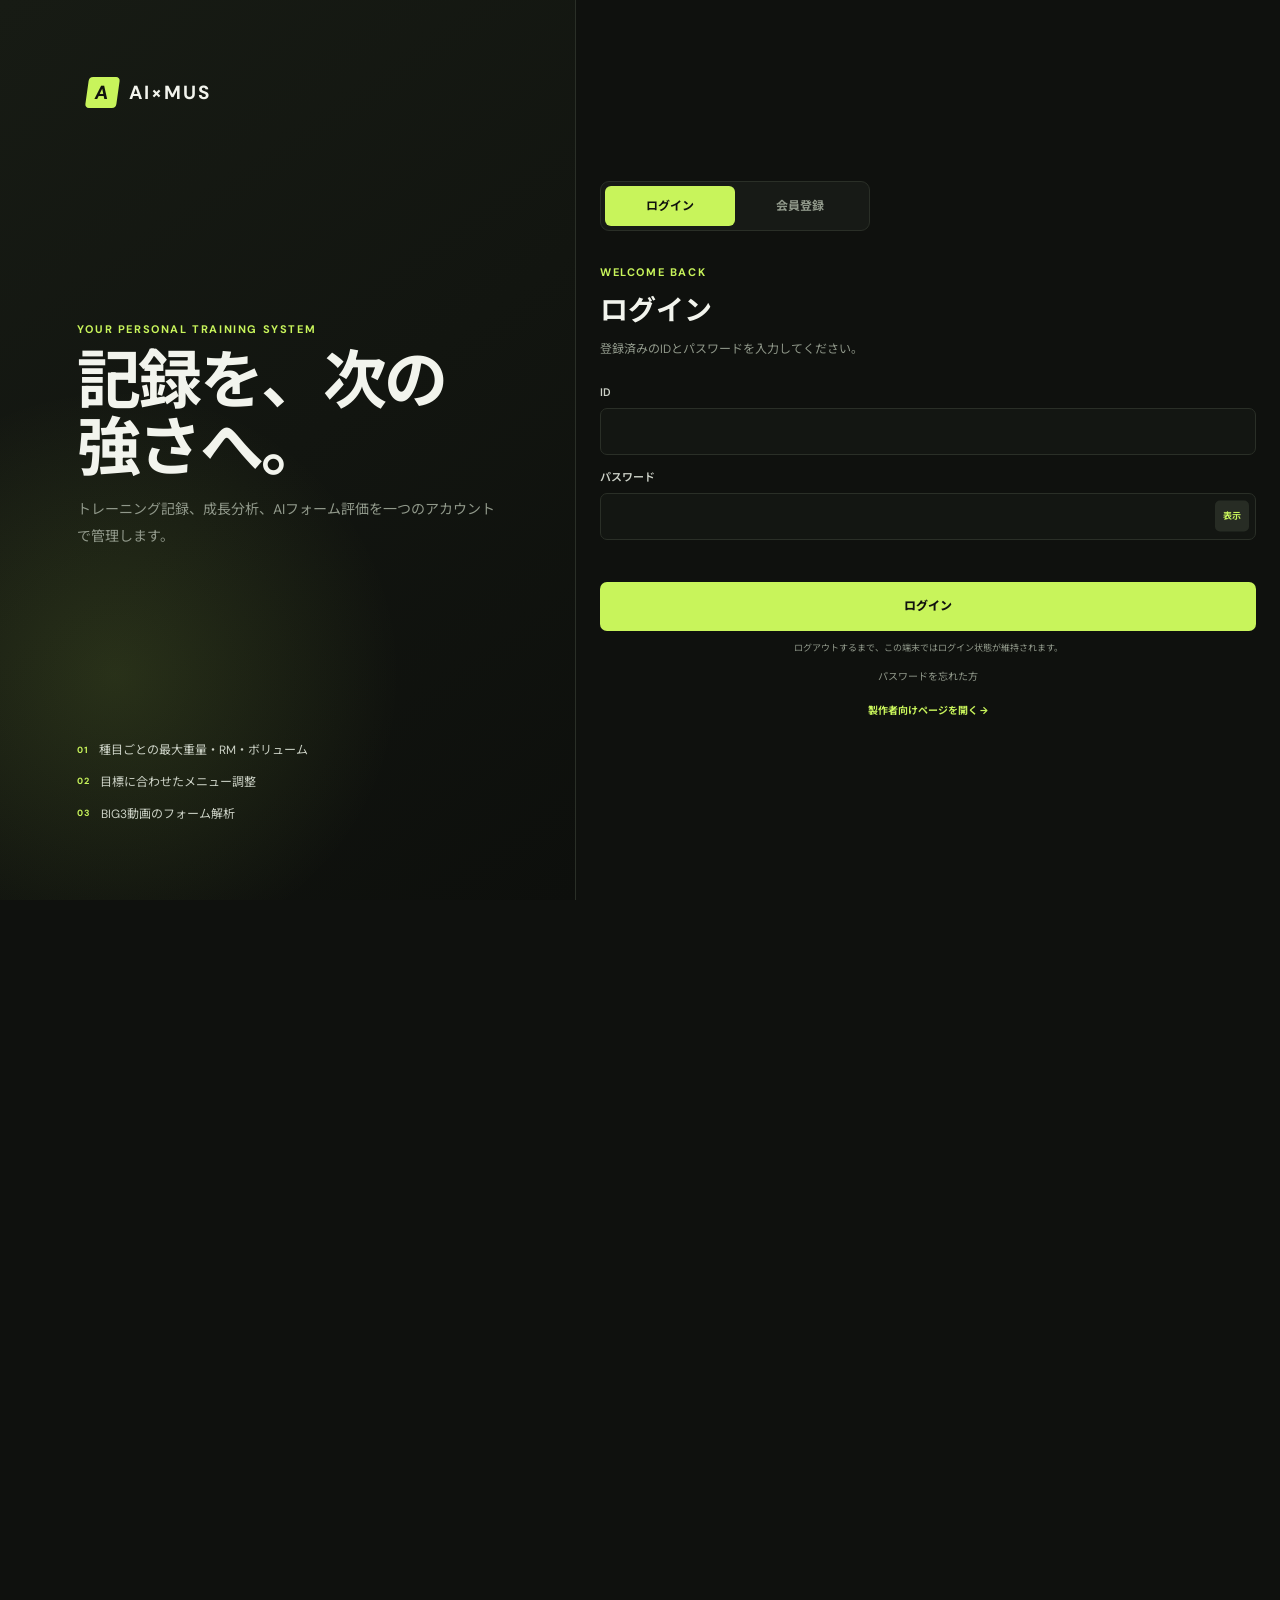
==== index.html @ 8075760a "Initial AI MUS training app" ====
<!doctype html>
<html lang="ja">
<head>
  <meta charset="UTF-8">
  <meta name="viewport" content="width=device-width, initial-scale=1.0">
  <meta name="theme-color" content="#11130f">
  <title>AI×MUS｜筋トレ管理×AIトレーナー</title>
  <link rel="preconnect" href="https://fonts.googleapis.com">
  <link rel="preconnect" href="https://fonts.gstatic.com" crossorigin>
  <link href="https://fonts.googleapis.com/css2?family=DM+Sans:wght@400;500;600;700&family=Noto+Sans+JP:wght@400;500;600;700&display=swap" rel="stylesheet">
  <link rel="stylesheet" href="styles.css?v=20260615-7">
</head>
<body class="auth-loading">
  <section class="auth-gate" id="authGate" aria-live="polite">
    <div class="auth-brand-panel">
      <a class="brand auth-brand" href="#" aria-label="AI×MUS"><span class="brand-mark">A</span><span>AI×MUS</span></a>
      <div>
        <p class="eyebrow">YOUR PERSONAL TRAINING SYSTEM</p>
        <h1>記録を、次の強さへ。</h1>
        <p>トレーニング記録、成長分析、AIフォーム評価を一つのアカウントで管理します。</p>
      </div>
      <div class="auth-feature-list">
        <span><b>01</b> 種目ごとの最大重量・RM・ボリューム</span>
        <span><b>02</b> 目標に合わせたメニュー調整</span>
        <span><b>03</b> BIG3動画のフォーム解析</span>
      </div>
    </div>
    <div class="auth-form-panel">
      <div class="auth-card">
        <div class="auth-tabs">
          <button class="active" type="button" data-auth-mode="login">ログイン</button>
          <button type="button" data-auth-mode="register">会員登録</button>
        </div>

        <form class="auth-form active" id="loginForm">
          <div class="auth-heading"><p class="eyebrow">WELCOME BACK</p><h2>ログイン</h2><p>登録済みのIDとパスワードを入力してください。</p></div>
          <label>ID<input name="login_id" type="text" autocomplete="username" minlength="3" maxlength="64" required></label>
          <label>パスワード<span class="password-field"><input name="password" type="password" autocomplete="current-password" minlength="8" maxlength="128" required><button type="button" data-toggle-password>表示</button></span></label>
          <p class="auth-error" id="loginError"></p>
          <button class="auth-submit" type="submit">ログイン</button>
          <small class="auth-session-note">ログアウトするまで、この端末ではログイン状態が維持されます。</small>
          <button class="forgot-password-button" type="button" id="openForgotPassword">パスワードを忘れた方</button>
          <a class="creator-entry-link" href="creator.html">製作者向けページを開く →</a>
        </form>

        <form class="auth-form" id="registerForm">
          <div class="registration-progress"><i class="active"></i><i></i><i></i><i></i></div>
          <section class="registration-step active" data-registration-step="1">
            <div class="auth-heading"><p class="eyebrow">STEP 1 / 4</p><h2>ID・パスワード設定</h2><p>ログインIDは自分で決められます。別途、変更できない会員番号も自動発行されます。</p></div>
            <div class="auth-field-grid">
              <label>ID<input name="login_id" type="text" autocomplete="username" minlength="3" maxlength="64" placeholder="3文字以上・空白不可" required></label>
              <label>メールアドレス<input name="email" type="email" autocomplete="email" placeholder="パスワード再設定に使用" required></label>
              <label>パスワード<span class="password-field"><input name="password" type="password" autocomplete="new-password" minlength="8" maxlength="128" placeholder="8文字以上" required><button type="button" data-toggle-password>表示</button></span></label>
              <label>パスワード確認<span class="password-field"><input name="password_confirm" type="password" autocomplete="new-password" minlength="8" maxlength="128" required><button type="button" data-toggle-password>表示</button></span></label>
            </div>
            <div class="registration-security-note"><strong>IDを忘れた場合</strong><p>メールアドレスで本人確認できる設計にします。自動発行される会員番号はユーザー管理用で、通常のログインには使いません。</p></div>
            <button class="auth-submit registration-next" type="button" data-next-registration="2">次へ</button>
          </section>
          <section class="registration-step" data-registration-step="2">
            <div class="onboarding-message"><span>OUR PHILOSOPHY</span><h2>記録は、身体を理解するための言葉。</h2><p>AI×MUSは、数字を競わせるだけのアプリではありません。日々の記録、身体の感覚、目標をつなぎ、あなた自身がトレーニングを判断できるようになることを目指します。</p><div><strong>記録する</strong><strong>理解する</strong><strong>改善する</strong></div></div>
            <button class="auth-submit registration-next" type="button" data-next-registration="3">理念を確認して次へ</button>
          </section>
          <section class="registration-step" data-registration-step="3">
            <div class="onboarding-message start"><span>READY?</span><h2>さあ、トレーニングを始めよう！</h2><p>最初から完璧な記録は必要ありません。今日の体重、今日の1セットから始めて、AIトレーナーと一緒に自分だけのデータを育てていきます。</p></div>
            <button class="auth-submit registration-next" type="button" data-next-registration="4">基本情報を設定する</button>
          </section>
          <section class="registration-step" data-registration-step="4">
            <div class="auth-heading"><p class="eyebrow">STEP 4 / 4</p><h2>体重・目標などの設定</h2><p>ここで入力した内容を、メニューとAIアドバイスの初期基準にします。</p></div>
            <div class="auth-field-grid">
              <label>ユーザーネーム<input name="username" type="text" autocomplete="nickname" maxlength="30" required></label>
              <label>生年月日<input name="birth_date" type="date" autocomplete="bday" required></label>
              <label>現在の体重<input name="weight_kg" type="number" min="20.1" max="400" step="0.1" required><span>kg</span></label>
              <label>目標体重（任意）<input name="target_weight_kg" type="number" min="20.1" max="400" step="0.1"><span>kg</span></label>
              <label>目的<select name="purpose"><option value="general">一般トレーニー</option><option value="bodybuilding">ボディビルダー・フィジーカー</option><option value="powerlifting">パワーリフター</option><option value="athlete">アスリート</option></select></label>
            </div>
            <label>具体的な目標（任意）<textarea name="goal_text" maxlength="300" placeholder="例：ベンチプレス150kg、体脂肪率を落とす、競技復帰"></textarea></label>
            <fieldset class="registration-big3">
              <legend>BIG3 最大重量</legend>
              <p>実測した1RMを入力してください。まだ記録がない種目は「記録なし」を選択できます。</p>
              <div class="registration-big3-grid">
                <label><strong>ベンチプレス</strong><span><input name="bench_max" type="number" min="1" max="1000" step="0.5" placeholder="kg"></span><em><input type="checkbox" data-big3-none="bench_max"> 記録なし</em></label>
                <label><strong>スクワット</strong><span><input name="squat_max" type="number" min="1" max="1000" step="0.5" placeholder="kg"></span><em><input type="checkbox" data-big3-none="squat_max"> 記録なし</em></label>
                <label><strong>デッドリフト</strong><span><input name="deadlift_max" type="number" min="1" max="1000" step="0.5" placeholder="kg"></span><em><input type="checkbox" data-big3-none="deadlift_max"> 記録なし</em></label>
              </div>
            </fieldset>
            <label class="auth-consent"><input name="notifications" type="checkbox" checked><span><strong>通知を許可する</strong><small>解析完了、メニュー変更、フォーム注意を通知します。</small></span></label>
            <button class="auth-submit" type="submit">設定を保存してホームへ</button>
          </section>
          <p class="auth-error" id="registerError"></p>
        </form>

        <form class="auth-form" id="forgotPasswordForm">
          <div class="auth-heading"><p class="eyebrow">PASSWORD RESET</p><h2>パスワードを再設定</h2><p>登録したメールアドレスへ、30分間有効な再設定リンクを送ります。</p></div>
          <label>メールアドレス<input name="email" type="email" autocomplete="email" required></label>
          <p class="auth-error" id="forgotPasswordMessage"></p>
          <button class="auth-submit" type="submit">再設定メールを送る</button>
          <button class="auth-back-button" type="button" data-auth-mode="login">ログインへ戻る</button>
        </form>

        <form class="auth-form" id="resetPasswordForm">
          <div class="auth-heading"><p class="eyebrow">NEW PASSWORD</p><h2>新しいパスワード</h2><p>8文字以上で設定してください。</p></div>
          <label>新しいパスワード<span class="password-field"><input name="password" type="password" minlength="8" maxlength="128" required><button type="button" data-toggle-password>表示</button></span></label>
          <label>パスワード確認<span class="password-field"><input name="password_confirm" type="password" minlength="8" maxlength="128" required><button type="button" data-toggle-password>表示</button></span></label>
          <p class="auth-error" id="resetPasswordMessage"></p>
          <button class="auth-submit" type="submit">パスワードを変更</button>
        </form>
      </div>
    </div>
  </section>

  <div class="app-shell">
    <aside class="sidebar">
      <a class="brand" href="#" aria-label="AI×MUS ホーム">
        <span class="brand-mark">A</span>
        <span>AI×MUS</span>
      </a>

      <nav class="nav" aria-label="メインナビゲーション">
        <button class="nav-item active" data-page="dashboard">
          <span class="nav-icon">⌂</span><span>ホーム</span>
        </button>
        <button class="nav-item" data-page="calendar">
          <span class="nav-icon">□</span><span>カレンダー</span>
        </button>
        <button class="nav-item" data-page="progress">
          <span class="nav-icon">⌁</span><span>成長グラフ</span>
        </button>
        <button class="nav-item" data-page="plan">
          <span class="nav-icon">▤</span><span>メニュー</span>
        </button>
        <button class="nav-item" data-page="recovery">
          <span class="nav-icon">♡</span><span>疲労・痛み</span>
        </button>
        <button class="nav-item" data-page="coach">
          <span class="nav-icon">✦</span><span>AIトレーナー</span>
        </button>
        <button class="nav-item" data-page="settings">
          <span class="nav-icon">⚙</span><span>設定</span>
        </button>
      </nav>

      <div class="sidebar-spacer"></div>

      <div class="goal-card">
        <div class="goal-card-label">CURRENT GOAL</div>
        <div class="goal-card-title">筋力アップ</div>
        <div class="goal-card-row">
          <span>ベンチプレス 100kg</span>
          <span>82%</span>
        </div>
        <div class="progress-track"><span style="width:82%"></span></div>
        <div class="goal-card-note">あと 17.5kg</div>
      </div>

      <button class="profile">
        <span class="avatar">YK</span>
        <span class="profile-copy"><strong>Yuta K.</strong><small>中級トレーニー</small></span>
        <span class="more">•••</span>
      </button>
    </aside>

    <main class="main">
      <header class="topbar">
        <button class="mobile-menu" aria-label="メニューを開く">☰</button>
        <div class="breadcrumb"><span>AI×MUS</span><b>/</b><strong>ダッシュボード</strong></div>
        <div class="top-actions">
          <button class="icon-button" aria-label="通知"><span>●</span>♢</button>
          <button class="primary-button" id="quickLogButton"><span>＋</span> 記録する</button>
        </div>
      </header>

      <div class="content page-view active dashboard-home" id="dashboardPage">
        <section class="welcome">
          <div>
            <p class="eyebrow">WEDNESDAY, JUNE 10</p>
            <h1>今日も積み上げよう、<span>Yuta。</span></h1>
            <p>前回より少し強く。今日のメニューを確認して始めましょう。</p>
          </div>
          <div class="readiness">
            <div class="readiness-ring"><span>84</span><small>GOOD</small></div>
            <div>
              <small>本日のコンディション</small>
              <strong>トレーニングに最適</strong>
              <p>睡眠と疲労度から算出</p>
            </div>
          </div>
        </section>
        <section class="new-user-start" id="newUserStart">
          <div><p class="eyebrow">DAY 1</p><h2>今日から記録を始めましょう</h2><p>まだトレーニング記録はありません。最初の記録を追加すると、カレンダー、成長グラフ、AIアドバイスがあなたのデータで更新されます。</p></div>
          <div class="new-user-actions"><button type="button" data-empty-action="record">最初のトレーニングを記録</button><button type="button" data-empty-action="plan">週間メニューを作る</button></div>
        </section>

        <section class="home-summary-board">
          <article class="home-month-card">
            <div class="home-month-heading">
              <div><small>MONTHLY TRAINING</small><strong>June <span>2026</span></strong></div>
              <button type="button" data-open-page="calendar">すべて見る →</button>
            </div>
            <div class="mini-calendar-week"><span>月</span><span>火</span><span>水</span><span>木</span><span>金</span><span>土</span><span>日</span></div>
            <div class="mini-month-grid">
              <i></i><i></i><i></i><i></i><i></i><i></i><b>1</b>
              <b class="trained">2</b><b>3</b><b class="trained">4</b><b>5</b><b class="trained">6</b><b>7</b><b>8</b>
              <b class="trained">9</b><b class="trained">10</b><b>11</b><b class="planned">12</b><b>13</b><b class="today">14</b><b>15</b>
              <b class="planned">16</b><b>17</b><b class="planned">18</b><b>19</b><b>20</b><b class="planned">21</b><b>22</b>
              <b>23</b><b class="planned">24</b><b>25</b><b>26</b><b class="planned">27</b><b>28</b><b>29</b>
              <b>30</b>
            </div>
            <div class="month-total"><div><strong>9</strong><span>今月の実施日</span></div><div><strong>10.4h</strong><span>合計時間</span></div><div><strong>52.4t</strong><span>総負荷量</span></div></div>
          </article>
          <article class="home-volume-card">
            <div><small>WEEKLY LOAD / 5 WEEKS</small><strong>18,420 <span>kg</span></strong><p>先週比 <b>+2.8%</b></p></div>
            <div class="home-load-bars"><i style="height:54%"></i><i style="height:65%"></i><i style="height:61%"></i><i style="height:78%"></i><i class="active" style="height:88%"></i></div>
            <div class="home-load-labels"><span>5週前</span><span>4週前</span><span>3週前</span><span>先週</span><span>今週</span></div>
          </article>
        </section>

        <section class="home-quick-actions">
          <button type="button" id="homeQuickLog"><span>＋</span><strong>本日のトレーニングを記録</strong></button>
          <button type="button" id="homeRmShortcut"><span>RM</span><strong>RM計算機</strong></button>
        </section>

        <section class="stats-grid">
          <article class="stat-card">
            <div class="stat-top"><span class="stat-icon lime">↗</span><small>今週のトレーニング</small></div>
            <div class="stat-value">3<span>/ 4 回</span></div>
            <div class="mini-bars" aria-label="今週のトレーニング実績">
              <i class="done"></i><i class="done"></i><i class="done"></i><i></i>
            </div>
          </article>
          <article class="stat-card">
            <div class="stat-top"><span class="stat-icon purple">⌁</span><small>週間ボリューム</small></div>
            <div class="stat-value">18,420<span>kg</span></div>
            <div class="trend positive">↗ 8.4% <span>先週比</span></div>
          </article>
          <article class="stat-card">
            <div class="stat-top"><span class="stat-icon orange">◇</span><small>現在の体重</small></div>
            <div class="stat-value" id="currentWeight">74.2<span>kg</span></div>
            <div class="trend negative">↘ 0.4kg <span>30日間</span></div>
          </article>
          <article class="stat-card">
            <div class="stat-top"><span class="stat-icon blue">★</span><small>連続記録</small></div>
            <div class="stat-value">12<span>日</span></div>
            <div class="trend neutral">自己ベストまであと 4日</div>
          </article>
        </section>

        <section class="dashboard-grid">
          <article class="panel workout-panel">
            <div class="panel-header">
              <div>
                <p class="eyebrow">TODAY'S WORKOUT</p>
                <h2 id="homeWorkoutTitle">Upper A <span>・胸 / 肩 / 三頭</span></h2>
              </div>
              <div class="duration" id="homeWorkoutDuration"><span>◷</span> 約 65分</div>
            </div>

            <div class="exercise-list" id="homeExerciseList">
              <div class="exercise-row">
                <div class="exercise-number">01</div>
                <div class="exercise-name"><strong>ベンチプレス</strong><span>メイン種目</span></div>
                <div class="exercise-target"><small>セット</small><strong>4</strong></div>
                <div class="exercise-target"><small>回数</small><strong>5</strong></div>
                <div class="exercise-target"><small>目標重量</small><strong>82.5 <em>kg</em></strong></div>
                <span class="exercise-status">PR候補</span>
              </div>
              <div class="exercise-row">
                <div class="exercise-number">02</div>
                <div class="exercise-name"><strong>インクラインDBプレス</strong><span>上部胸筋</span></div>
                <div class="exercise-target"><small>セット</small><strong>3</strong></div>
                <div class="exercise-target"><small>回数</small><strong>8–10</strong></div>
                <div class="exercise-target"><small>目標重量</small><strong>26 <em>kg</em></strong></div>
                <span class="exercise-status muted">維持</span>
              </div>
              <div class="exercise-row">
                <div class="exercise-number">03</div>
                <div class="exercise-name"><strong>ショルダープレス</strong><span>三角筋前部</span></div>
                <div class="exercise-target"><small>セット</small><strong>3</strong></div>
                <div class="exercise-target"><small>回数</small><strong>8</strong></div>
                <div class="exercise-target"><small>目標重量</small><strong>40 <em>kg</em></strong></div>
                <span class="exercise-status muted">+2.5kg</span>
              </div>
              <div class="exercise-row exercise-more">
                <span>＋ 3 種目</span>
                <small>サイドレイズ、プレスダウン、フェイスプル</small>
              </div>
            </div>

            <button class="start-button" id="startWorkoutButton">
              <span class="play">▶</span>
              <span><strong>トレーニングを開始</strong><small>セットごとに記録できます</small></span>
              <span class="arrow">→</span>
            </button>
          </article>

          <aside class="right-column">
            <article class="panel ai-card">
              <div class="ai-heading">
                <span class="ai-mark">✦</span>
                <div><small>AI×MUS AI</small><strong>今日の調整提案</strong></div>
                <span class="live-dot">LIVE</span>
              </div>
              <p>直近3回の記録と本日のコンディションから、ベンチプレスの負荷を調整しました。</p>
              <div class="adjustment">
                <div><small>前回</small><strong>80.0 <span>kg</span></strong></div>
                <span class="adjust-arrow">→</span>
                <div><small>今日の提案</small><strong class="lime-text">82.5 <span>kg</span></strong></div>
              </div>
              <div class="reason"><span>✦</span><p><strong>調整の理由</strong>全セットをRPE 7.5で完遂。回復状態も良好なため、2.5kgの漸進を提案します。</p></div>
              <div class="ai-actions">
                <button class="accept-button" id="acceptButton">提案を採用</button>
                <button class="secondary-button" id="adjustButton">調整する</button>
              </div>
            </article>

            <article class="panel next-card">
              <div class="panel-header compact">
                <div><p class="eyebrow">NEXT UP</p><h3>今週の予定</h3></div>
                <button>すべて見る →</button>
              </div>
              <div class="schedule-row"><span class="date-box"><b>12</b><small>FRI</small></span><div><strong>Lower A</strong><small>脚 / 臀部・約70分</small></div><span>→</span></div>
              <div class="schedule-row"><span class="date-box"><b>14</b><small>SUN</small></span><div><strong>Upper B</strong><small>背中 / 二頭・約60分</small></div><span>→</span></div>
            </article>
          </aside>
        </section>

        <section class="panel recent-workout-panel">
          <div class="panel-header compact">
            <div><p class="eyebrow">LATEST RECORD</p><h3>前回のトレーニング記録</h3></div>
            <button class="text-link" data-open-page="calendar">履歴を見る →</button>
          </div>
          <div class="recent-record-summary">
            <div class="recent-date"><strong>10</strong><span>JUN</span></div>
            <div class="recent-session"><strong>Lower A・脚 / 尻</strong><span>68分・5種目・総ボリューム 6,840kg</span></div>
            <div class="recent-score"><small>平均RPE</small><strong>7.8</strong></div>
          </div>
          <div class="recent-exercises">
            <div><strong>スクワット</strong><span>110kg × 5回 × 4セット</span><b>推定1RM 128.3kg</b></div>
            <div><strong>ルーマニアンデッドリフト</strong><span>80kg × 8回 × 3セット</span><b>RPE 8</b></div>
            <div><strong>ブルガリアンスクワット</strong><span>24kg × 10回 × 3セット</span><b>RPE 8.5</b></div>
          </div>
        </section>

        <section class="home-tools-grid">
          <article class="panel rm-calculator">
            <div class="panel-header compact">
              <div><p class="eyebrow">1RM CALCULATOR</p><h3>RM計算機</h3></div>
              <span class="updated">Epley式</span>
            </div>
            <p class="tool-description">重量と反復回数から推定1RMを計算します。</p>
            <div class="rm-inputs">
              <label>使用重量<span><input id="rmWeightInput" type="number" value="80" min="0" step="0.5"><b>kg</b></span></label>
              <label>反復回数<span><input id="rmRepsInput" type="number" value="5" min="1" max="30"><b>回</b></span></label>
            </div>
            <div class="rm-result"><div><small>推定1RM</small><strong id="rmResult">93.3 <span>kg</span></strong></div><div><small>80%重量</small><strong id="rmEightyResult">74.7 <span>kg</span></strong></div></div>
            <p class="rm-note">実際の最大挙上重量とは差が出る場合があります。</p>
          </article>

          <article class="panel weekly-volume-chart">
            <div class="panel-header compact">
              <div><p class="eyebrow">WEEKLY VOLUME</p><h3>5週間のトレーニングボリューム</h3></div>
              <strong class="volume-current">18,420 <span>kg</span></strong>
            </div>
            <div class="volume-bars">
              <div><span style="height:62%"></span><b>14,260</b><small>5週前</small></div>
              <div><span style="height:71%"></span><b>16,180</b><small>4週前</small></div>
              <div><span style="height:68%"></span><b>15,540</b><small>3週前</small></div>
              <div><span style="height:82%"></span><b>17,920</b><small>先週</small></div>
              <div class="current"><span style="height:88%"></span><b>18,420</b><small>今週</small></div>
            </div>
          </article>
        </section>

        <section class="bottom-grid">
          <article class="panel chart-panel">
            <div class="panel-header compact">
              <div><p class="eyebrow">PROGRESS</p><h3>ベンチプレス 推定1RM</h3></div>
              <button class="period-select">過去3ヶ月⌄</button>
            </div>
            <div class="chart-summary"><strong>96.8 <span>kg</span></strong><span class="trend positive">↗ 6.8kg</span></div>
            <div class="chart" aria-label="ベンチプレス推定1RMの推移">
              <div class="grid-line"></div><div class="grid-line"></div><div class="grid-line"></div>
              <svg viewBox="0 0 600 130" preserveAspectRatio="none" role="img">
                <defs>
                  <linearGradient id="area" x1="0" y1="0" x2="0" y2="1">
                    <stop offset="0" stop-color="#c8f45b" stop-opacity=".25"/>
                    <stop offset="1" stop-color="#c8f45b" stop-opacity="0"/>
                  </linearGradient>
                </defs>
                <path class="chart-area" d="M0,112 C65,109 78,95 128,94 S205,77 250,80 S318,61 365,65 S430,46 475,49 S545,20 600,22 L600,130 L0,130Z"/>
                <path class="chart-line" d="M0,112 C65,109 78,95 128,94 S205,77 250,80 S318,61 365,65 S430,46 475,49 S545,20 600,22"/>
                <circle cx="600" cy="22" r="5"/>
              </svg>
              <div class="chart-labels"><span>3月</span><span>4月</span><span>5月</span><span>6月</span></div>
            </div>
          </article>

          <article class="panel recovery-panel">
            <div class="panel-header compact">
              <div><p class="eyebrow">RECOVERY</p><h3>部位別リカバリー</h3></div>
              <span class="updated">本日更新</span>
            </div>
            <div class="muscle-row"><div><strong>胸</strong><span>前回から 48時間</span></div><div class="recovery-bar"><i style="width:92%"></i></div><b>92%</b></div>
            <div class="muscle-row"><div><strong>背中</strong><span>前回から 72時間</span></div><div class="recovery-bar"><i style="width:100%"></i></div><b>100%</b></div>
            <div class="muscle-row"><div><strong>脚</strong><span>前回から 24時間</span></div><div class="recovery-bar orange-bar"><i style="width:58%"></i></div><b>58%</b></div>
            <div class="muscle-row"><div><strong>肩</strong><span>前回から 48時間</span></div><div class="recovery-bar"><i style="width:86%"></i></div><b>86%</b></div>
          </article>
        </section>
      </div>

      <div class="content page-view" id="progressPage">
        <section class="progress-hero">
          <div>
            <p class="eyebrow">PERFORMANCE TRACKING</p>
            <h1>進捗</h1>
            <p>体重と種目別パフォーマンスの変化を確認できます。</p>
          </div>
          <label class="progress-exercise-select">表示する種目
            <select id="progressExerciseSelect">
              <option value="bench">ベンチプレス</option>
              <option value="squat">スクワット</option>
              <option value="deadlift">デッドリフト</option>
              <option value="shoulder">ショルダープレス</option>
            </select>
          </label>
        </section>

        <section class="progress-summary-grid">
          <article class="progress-metric panel">
            <span class="metric-icon orange">◇</span>
            <div><small>現在の体重</small><strong id="progressWeight">74.2 <em>kg</em></strong><p class="down">−0.4kg / 30日</p></div>
          </article>
          <article class="progress-metric panel">
            <span class="metric-icon lime">↑</span>
            <div><small>最大使用重量</small><strong id="maxWeightValue">90.0 <em>kg</em></strong><p id="maxWeightChange">+5.0kg / 3ヶ月</p></div>
          </article>
          <article class="progress-metric panel featured">
            <span class="metric-icon purple">1</span>
            <div><small>推定 1RM</small><strong id="oneRmValue">96.8 <em>kg</em></strong><p id="oneRmChange">自己ベスト更新中</p></div>
          </article>
          <article class="progress-metric panel">
            <span class="metric-icon blue">⌁</span>
            <div><small>期間ボリューム</small><strong id="volumeValue">24,680 <em>kg</em></strong><p id="volumeChange">+8.4% / 前期間比</p></div>
          </article>
        </section>

        <section class="progress-main-grid">
          <article class="panel performance-chart-panel">
            <div class="panel-header compact">
              <div><p class="eyebrow">EXERCISE PROGRESS</p><h3 id="progressChartTitle">ベンチプレスの推移</h3></div>
              <div class="chart-tabs">
                <button class="chart-tab active" data-metric="oneRm">1RM</button>
                <button class="chart-tab" data-metric="max">最大重量</button>
                <button class="chart-tab" data-metric="volume">ボリューム</button>
              </div>
            </div>
            <div class="large-chart-summary">
              <strong id="chartMainValue">96.8 <span>kg</span></strong>
              <span id="chartDelta">↗ 7.6%</span>
            </div>
            <div class="performance-chart">
              <div class="axis-labels"><span>100</span><span>95</span><span>90</span><span>85</span></div>
              <svg viewBox="0 0 700 220" preserveAspectRatio="none" aria-label="種目の進捗グラフ">
                <defs><linearGradient id="progressArea" x1="0" y1="0" x2="0" y2="1"><stop offset="0" stop-color="#c8f45b" stop-opacity=".28"/><stop offset="1" stop-color="#c8f45b" stop-opacity="0"/></linearGradient></defs>
                <g class="progress-grid-lines"><line x1="0" y1="25" x2="700" y2="25"/><line x1="0" y1="80" x2="700" y2="80"/><line x1="0" y1="135" x2="700" y2="135"/><line x1="0" y1="190" x2="700" y2="190"/></g>
                <path id="progressChartArea" class="progress-chart-area" d="M0,185 C90,178 105,160 175,158 S270,135 350,140 S450,105 525,112 S625,60 700,48 L700,220 L0,220Z"/>
                <path id="progressChartLine" class="progress-chart-line" d="M0,185 C90,178 105,160 175,158 S270,135 350,140 S450,105 525,112 S625,60 700,48"/>
                <circle id="progressChartPoint" cx="700" cy="48" r="6"/>
              </svg>
              <div class="progress-chart-labels"><span>3/10</span><span>3/31</span><span>4/21</span><span>5/12</span><span>6/2</span><span>6/10</span></div>
            </div>
          </article>

          <article class="panel goal-panel">
            <div class="goal-panel-heading"><span>★</span><div><p class="eyebrow">NEXT TARGET</p><h3>次の1RM目標</h3></div></div>
            <div class="current-max"><small>現在の推定1RM</small><strong id="goalCurrentOneRm">96.8 <span>kg</span></strong></div>
            <label>目標重量
              <div class="goal-input-wrap"><input id="goalWeightInput" type="number" value="100" min="1" step="0.5"><span>kg</span></div>
            </label>
            <div class="goal-difference"><span>目標まで</span><strong id="goalDifference">あと 3.2kg</strong></div>
            <div class="goal-progress-track"><i id="goalProgressBar" style="width:96.8%"></i></div>
            <div class="goal-progress-copy"><span>現在</span><b id="goalProgressPercent">96.8%</b><span>目標</span></div>
            <button class="goal-save-button" id="saveGoalButton">目標を設定</button>
            <p class="goal-note">現在の推移では約2〜4週間で到達見込みです。</p>
          </article>
        </section>

        <section class="panel weight-growth-panel">
          <div class="panel-header compact">
            <div><p class="eyebrow">BODY WEIGHT</p><h3>体重の推移</h3></div>
            <div class="weight-summary"><strong>74.2kg</strong><span>−0.4kg / 30日</span></div>
          </div>
          <div class="weight-line-chart">
            <svg viewBox="0 0 900 150" preserveAspectRatio="none" aria-label="体重の折れ線グラフ">
              <g><line x1="0" y1="25" x2="900" y2="25"/><line x1="0" y1="75" x2="900" y2="75"/><line x1="0" y1="125" x2="900" y2="125"/></g>
              <path d="M0,30 C100,34 135,46 220,43 S340,65 440,62 S560,83 660,78 S790,105 900,112"/>
              <circle cx="900" cy="112" r="5"/>
            </svg>
            <div><span>5/12</span><span>5/19</span><span>5/26</span><span>6/2</span><span>6/9</span></div>
          </div>
        </section>

        <section class="panel exercise-overview">
          <div class="panel-header compact">
            <div><p class="eyebrow">ALL EXERCISES</p><h3>種目別パフォーマンス</h3></div>
            <span class="updated">過去3ヶ月</span>
          </div>
          <div class="progress-table-wrap">
            <table class="progress-table">
              <thead><tr><th>種目</th><th>最大重量</th><th>推定1RM</th><th>ボリューム</th><th>変化</th><th>次の目標</th></tr></thead>
              <tbody id="progressTableBody"></tbody>
            </table>
          </div>
        </section>
      </div>

      <div class="content page-view" id="planPage">
        <section class="menu-hero">
          <div>
            <p class="eyebrow">PROGRAM BUILDER</p>
            <h1>トレーニングメニュー</h1>
            <p>自分で細かく組み立てるか、AIと一緒に週間プランを作成します。</p>
          </div>
          <button class="menu-save-button" id="saveWeeklyPlan">週間メニューを保存</button>
        </section>

        <section class="mode-selector">
          <button class="mode-card active" data-menu-mode="manual">
            <span class="mode-number">01</span>
            <span class="mode-icon">▦</span>
            <span class="mode-copy"><strong>自分で1から考える</strong><small>曜日ごとに種目・負荷・時間を自由に設定</small></span>
            <span class="mode-check">✓</span>
          </button>
          <button class="mode-card" data-menu-mode="ai">
            <span class="mode-number">02</span>
            <span class="mode-icon ai">✦</span>
            <span class="mode-copy"><strong>AIアシストで考える</strong><small>頻度と分割法から最適な週間プランを提案</small></span>
            <span class="mode-check">✓</span>
          </button>
        </section>

        <section class="menu-mode-panel active" id="manualMenuPanel">
          <div class="section-title-row">
            <div><p class="eyebrow">WEEKLY SCHEDULE</p><h2>1週間の予定表</h2><p>曜日を選択してトレーニング内容を追加してください。</p></div>
            <div class="week-summary"><span><b id="trainingDayCount">0</b>日</span><small>トレーニング予定</small></div>
          </div>

          <div class="week-tabs" id="weekTabs">
            <button class="week-tab active" data-day="mon"><small>MON</small><strong>月</strong><span>休養日</span></button>
            <button class="week-tab" data-day="tue"><small>TUE</small><strong>火</strong><span>休養日</span></button>
            <button class="week-tab" data-day="wed"><small>WED</small><strong>水</strong><span>休養日</span></button>
            <button class="week-tab" data-day="thu"><small>THU</small><strong>木</strong><span>休養日</span></button>
            <button class="week-tab" data-day="fri"><small>FRI</small><strong>金</strong><span>休養日</span></button>
            <button class="week-tab" data-day="sat"><small>SAT</small><strong>土</strong><span>休養日</span></button>
            <button class="week-tab" data-day="sun"><small>SUN</small><strong>日</strong><span>休養日</span></button>
          </div>

          <article class="panel day-editor">
            <div class="day-editor-header">
              <div><p class="eyebrow" id="editorDayEnglish">MONDAY</p><h3 id="editorDayTitle">月曜日のメニュー</h3></div>
              <label class="total-time-input">トータルトレーニング時間
                <span><input id="totalTrainingTime" type="number" min="0" step="5" value="0"><b>分</b></span>
              </label>
            </div>
            <div class="day-exercises" id="dayExercises">
              <div class="day-empty"><span>＋</span><strong>種目はまだありません</strong><small>下のボタンから最初の種目を追加してください</small></div>
            </div>
            <button class="add-day-exercise" id="addDayExercise" type="button">＋ 種目を追加</button>
          </article>
        </section>

        <section class="menu-mode-panel" id="aiMenuPanel">
          <article class="panel ai-wizard">
            <div class="ai-builder-heading"><span>✦</span><div><p class="eyebrow">AI×MUS AI PROGRAM</p><h2>あなた専用の週間プランを作成</h2><p>5つの質問から、現在の体重と記録に合わせたメニューを組み立てます。</p></div></div>
            <div class="wizard-progress">
              <div class="wizard-progress-line"><i id="wizardProgressLine"></i></div>
              <button class="wizard-dot active" data-wizard-nav="1"><span>1</span><small>頻度</small></button>
              <button class="wizard-dot" data-wizard-nav="2"><span>2</span><small>時間</small></button>
              <button class="wizard-dot" data-wizard-nav="3"><span>3</span><small>目的</small></button>
              <button class="wizard-dot" data-wizard-nav="4"><span>4</span><small>分割</small></button>
              <button class="wizard-dot" data-wizard-nav="5"><span>5</span><small>こだわり</small></button>
            </div>

            <div class="wizard-pages">
              <section class="wizard-page active" data-wizard-step="1">
                <div class="wizard-question"><span>STEP 01</span><h3>1週間に何回トレーニングしますか？</h3><p>無理なく継続できる頻度を選択してください。</p></div>
                <div class="choice-grid frequency-choice">
                  <button type="button" data-frequency="2"><strong>2</strong><span>回 / 週</span><small>ゆったり継続</small></button>
                  <button type="button" data-frequency="3" class="active"><strong>3</strong><span>回 / 週</span><small>バランス型</small></button>
                  <button type="button" data-frequency="4"><strong>4</strong><span>回 / 週</span><small>しっかり成長</small></button>
                  <button type="button" data-frequency="5"><strong>5</strong><span>回 / 週</span><small>高頻度</small></button>
                  <button type="button" data-frequency="6"><strong>6</strong><span>回 / 週</span><small>競技志向</small></button>
                </div>
              </section>

              <section class="wizard-page" data-wizard-step="2">
                <div class="wizard-question"><span>STEP 02</span><h3>1回あたり何分トレーニングできますか？</h3><p>ウォームアップとクールダウンを含む時間です。</p></div>
                <div class="choice-grid time-choice">
                  <button type="button" data-duration="30"><strong>30分</strong><small>短時間・高効率</small></button>
                  <button type="button" data-duration="45"><strong>45分</strong><small>コンパクト</small></button>
                  <button type="button" data-duration="60" class="active"><strong>60分</strong><small>標準</small></button>
                  <button type="button" data-duration="75"><strong>75分</strong><small>充実</small></button>
                  <button type="button" data-duration="90"><strong>90分</strong><small>じっくり</small></button>
                  <button type="button" data-duration="120"><strong>120分</strong><small>ロングセッション</small></button>
                </div>
              </section>

              <section class="wizard-page" data-wizard-step="3">
                <div class="wizard-question"><span>STEP 03</span><h3>主な目的を選択してください</h3><p>種目構成、回数帯、休憩時間の決定に反映します。</p></div>
                <div class="purpose-choice">
                  <button type="button" data-purpose="general" class="active"><span>HEALTH</span><strong>一般トレーニー</strong><small>健康維持・ダイエット・基礎体力</small></button>
                  <button type="button" data-purpose="bodybuilding"><span>PHYSIQUE</span><strong>ボディビルダー・フィジーカー</strong><small>筋肥大・プロポーション・弱点改善</small></button>
                  <button type="button" data-purpose="powerlifting"><span>STRENGTH</span><strong>パワーリフター</strong><small>SBDの最大筋力・試合パフォーマンス</small></button>
                  <button type="button" data-purpose="athlete"><span>SPORT</span><strong>アスリート</strong><small>競技力・パワー・動作能力</small></button>
                </div>
              </section>

              <section class="wizard-page" data-wizard-step="4">
                <div class="wizard-question"><span>STEP 04</span><h3>トレーニング分割を選択してください</h3><p>選択した頻度に合わせて曜日へ配置します。</p></div>
                <div class="split-options wizard-split-options">
                  <button type="button" data-split="full"><strong>全身法</strong><small>毎回、全身をバランス良く</small></button>
                  <button type="button" data-split="2" class="active"><strong>2分割</strong><small>上半身 / 下半身</small></button>
                  <button type="button" data-split="3"><strong>3分割</strong><small>押す / 引く / 脚</small></button>
                  <button type="button" data-split="5"><strong>5分割</strong><small>胸 / 背中 / 脚 / 肩 / 腕</small></button>
                </div>
              </section>

              <section class="wizard-page" data-wizard-step="5">
                <div class="wizard-question"><span>STEP 05</span><h3>メニューへのこだわりを教えてください</h3><p>好きな種目、避けたい動作、伸ばしたい部位などを自由に入力できます。</p></div>
                <label class="preference-field">こだわり・要望
                  <textarea id="aiPreference" placeholder="例：ベンチプレスを週2回入れたい。膝に不安があるので高重量スクワットは避けたい。肩幅を重点的に伸ばしたい。"></textarea>
                </label>
                <div class="profile-reference">
                  <span>参照する現在のデータ</span>
                  <div><strong id="aiCurrentWeight">74.2kg</strong><small>体重</small></div>
                  <div><strong>96.8kg</strong><small>ベンチ推定1RM</small></div>
                  <div><strong>136.5kg</strong><small>スクワット推定1RM</small></div>
                  <div><strong>169.2kg</strong><small>デッドリフト推定1RM</small></div>
                </div>
              </section>
            </div>

            <div class="wizard-actions">
              <button class="wizard-back" id="wizardBack" type="button">← 戻る</button>
              <button class="wizard-next" id="wizardNext" type="button">次へ →</button>
              <button class="generate-plan-button" id="generateAiPlan" type="button"><span>✦</span> AIメニューを作成</button>
            </div>
          </article>

          <section class="ai-result" id="aiPlanResult">
            <div class="ai-result-header">
              <div><p class="eyebrow">YOUR AI PROGRAM</p><h2>AIが作成した週間メニュー</h2><p id="aiResultSummary"></p></div>
              <button type="button" id="editAiConditions">条件を編集</button>
            </div>
            <div class="generated-week" id="generatedWeek"></div>
          </section>
        </section>
      </div>

      <div class="content page-view" id="calendarPage">
        <section class="subpage-hero">
          <div><p class="eyebrow">TRAINING HISTORY</p><h1>トレーニングカレンダー</h1><p>頻度を確認し、日付を押して実施内容を振り返れます。</p></div>
          <div class="month-switcher"><button type="button">←</button><strong>2026年 6月</strong><button type="button">→</button></div>
        </section>
        <section class="calendar-summary">
          <article><small>今月の頻度</small><strong>9<span>回</span></strong><p>目標 16回</p></article>
          <article><small>総トレーニング時間</small><strong>10.4<span>時間</span></strong><p>平均 69分 / 回</p></article>
          <article><small>総ボリューム</small><strong>52,480<span>kg</span></strong><p class="lime-text">先月比 +7.2%</p></article>
        </section>
        <section class="calendar-layout">
          <article class="panel calendar-card">
            <div class="calendar-weekdays"><span>月</span><span>火</span><span>水</span><span>木</span><span>金</span><span>土</span><span>日</span></div>
            <div class="calendar-grid" id="trainingCalendar">
              <button class="outside"><b>25</b></button><button class="outside"><b>26</b></button><button class="outside"><b>27</b></button><button class="outside"><b>28</b></button><button class="outside"><b>29</b></button><button class="outside"><b>30</b></button><button><b>1</b></button>
              <button class="trained" data-calendar-day="2"><b>2</b><span>Upper A</span></button><button><b>3</b></button><button class="trained" data-calendar-day="4"><b>4</b><span>Lower A</span></button><button><b>5</b></button><button class="trained" data-calendar-day="6"><b>6</b><span>Upper B</span></button><button><b>7</b></button><button><b>8</b></button>
              <button class="trained selected" data-calendar-day="9"><b>9</b><span>Lower B</span></button><button class="trained" data-calendar-day="10"><b>10</b><span>Lower A</span></button><button><b>11</b></button><button class="planned"><b>12</b><span>Upper A</span></button><button><b>13</b></button><button class="planned"><b>14</b><span>Upper B</span></button><button><b>15</b></button>
              <button class="planned"><b>16</b><span>Lower B</span></button><button><b>17</b></button><button class="planned"><b>18</b><span>Upper A</span></button><button><b>19</b></button><button><b>20</b></button><button class="planned"><b>21</b><span>Lower A</span></button><button><b>22</b></button>
              <button><b>23</b></button><button class="planned"><b>24</b><span>Upper B</span></button><button><b>25</b></button><button><b>26</b></button><button class="planned"><b>27</b><span>Lower B</span></button><button><b>28</b></button><button><b>29</b></button>
              <button><b>30</b></button><button class="outside"><b>1</b></button><button class="outside"><b>2</b></button><button class="outside"><b>3</b></button><button class="outside"><b>4</b></button><button class="outside"><b>5</b></button><button class="outside"><b>6</b></button>
            </div>
          </article>
          <aside class="panel calendar-detail" id="calendarDetail">
            <p class="eyebrow">JUNE 9</p><h2>Lower B</h2><p class="detail-meta">脚 / 尻・72分・平均RPE 8.1</p>
            <div class="history-exercise"><strong>スクワット</strong><span>107.5kg × 5 × 4</span><b>RPE 8</b></div>
            <div class="history-exercise"><strong>ヒップスラスト</strong><span>100kg × 8 × 3</span><b>RPE 8.5</b></div>
            <div class="history-exercise"><strong>レッグカール</strong><span>35kg × 12 × 3</span><b>RPE 8</b></div>
            <div class="history-note"><small>メモ</small><p>腰の張りはなし。スクワットの深さも安定。</p></div>
          </aside>
        </section>
      </div>

      <div class="content page-view" id="recoveryPage">
        <section class="subpage-hero"><div><p class="eyebrow">BODY STATUS</p><h1>疲労・痛み管理</h1><p>回復状態と痛みの推移を確認し、負荷調整に役立てます。</p></div><div class="status-pill good">回復状態 84 / 100</div></section>
        <section class="recovery-summary-grid">
          <article class="panel recovery-score-card"><div class="big-ring"><strong>84</strong><small>GOOD</small></div><div><small>総合回復スコア</small><h2>トレーニング可能</h2><p>睡眠7.5時間・疲労度2・痛み1箇所</p></div></article>
          <article class="panel fatigue-trend"><p class="eyebrow">FATIGUE TREND</p><h3>全身疲労度</h3><div class="fatigue-bars"><i style="height:35%"></i><i style="height:48%"></i><i style="height:30%"></i><i style="height:62%"></i><i style="height:45%"></i><i style="height:25%"></i><i class="today" style="height:38%"></i></div><div class="bar-labels"><span>金</span><span>土</span><span>日</span><span>月</span><span>火</span><span>水</span><span>木</span></div></article>
        </section>
        <section class="recovery-page-grid">
          <article class="panel body-status-card"><div class="panel-header compact"><div><p class="eyebrow">PAIN MAP</p><h3>現在の痛み・違和感</h3></div><button class="text-link" id="openPainLog">＋ 記録</button></div><div class="pain-status-list"><div><span class="pain-level mild"></span><strong>右肩</strong><p>プレス動作で軽い違和感</p><b>2 / 10</b></div><div><span class="pain-level clear"></span><strong>腰</strong><p>痛みなし</p><b>0 / 10</b></div><div><span class="pain-level clear"></span><strong>膝</strong><p>痛みなし</p><b>0 / 10</b></div></div></article>
          <article class="panel recovery-parts"><p class="eyebrow">MUSCLE RECOVERY</p><h3>部位別回復度</h3><div class="recovery-part"><span>胸</span><i><b style="width:92%"></b></i><strong>92%</strong></div><div class="recovery-part"><span>背中</span><i><b style="width:100%"></b></i><strong>100%</strong></div><div class="recovery-part warning"><span>脚</span><i><b style="width:58%"></b></i><strong>58%</strong></div><div class="recovery-part"><span>肩</span><i><b style="width:72%"></b></i><strong>72%</strong></div><div class="recovery-part"><span>腕</span><i><b style="width:88%"></b></i><strong>88%</strong></div></article>
        </section>
      </div>

      <div class="content page-view" id="coachPage">
        <section class="subpage-hero"><div><p class="eyebrow">AI×MUS AI COACH</p><h1>AIトレーナー</h1><p>トレーニング動画と日々の記録から、目的に合わせてフォームと負荷を分析します。</p></div><button class="coach-settings-link" data-open-page="settings">解析設定 ⚙</button></section>
        <section class="panel video-analysis-workspace">
          <div class="video-workspace-header">
            <div><p class="eyebrow">VIDEO FORM ANALYSIS</p><h2>フォーム分析</h2><p>解析する種目を選択し、動画を追加してください。</p></div>
            <div class="analysis-header-controls">
              <span class="backend-status checking" id="analysisBackendStatus">解析APIを確認中</span>
              <label class="analysis-profile-select">分析プロファイル
                <select id="analysisProfile">
                  <option value="general">一般トレーニー</option>
                  <option value="bodybuilding">ボディビルダー・フィジーカー</option>
                  <option value="powerlifting">パワーリフター</option>
                  <option value="athlete">アスリート</option>
                </select>
              </label>
            </div>
          </div>
          <div class="lift-selector" aria-label="解析する種目を選択">
            <button class="lift-choice active" data-video-folder="bench"><strong>ベンチプレス</strong><small><b id="benchVideoCount">0</b> 本の動画</small><span>選択中</span></button>
            <button class="lift-choice" data-video-folder="squat"><strong>スクワット</strong><small><b id="squatVideoCount">0</b> 本の動画</small><span>選択</span></button>
            <button class="lift-choice" data-video-folder="deadlift"><strong>デッドリフト</strong><small><b id="deadliftVideoCount">0</b> 本の動画</small><span>選択</span></button>
          </div>
          <div class="video-folder-content">
            <div class="video-dropzone">
              <input id="trainingVideoInput" type="file" accept="video/*" multiple>
              <label for="trainingVideoInput"><span>＋</span><strong id="videoDropTitle">ベンチプレス動画を追加</strong><small>MP4 / MOV / WebM・正面または斜め45度から撮影</small></label>
            </div>
            <div class="video-file-list" id="videoFileList"><div class="empty-video-folder">このフォルダにはまだ動画がありません</div></div>
          </div>
        </section>

        <section class="panel analysis-result-card" id="analysisResultCard">
          <div class="analysis-empty"><span>✦</span><h3>動画を選択して解析を開始</h3><p>フォーム、テンポ、可動域、重量コントロールを目的別に評価します。</p></div>
        </section>

        <section class="coach-grid">
          <article class="panel coach-main"><div class="coach-avatar">✦</div><p class="eyebrow">TODAY'S ADVICE</p><h2>今日は上半身を予定通り実施できます</h2><p>回復スコアは良好ですが、右肩に軽い違和感があります。ベンチプレス前の肩甲帯ウォームアップを丁寧に行い、痛みが3/10を超えたら重量を10%落としてください。</p><div class="coach-actions"><button data-open-page="dashboard">今日のメニューを見る</button><button data-open-page="recovery">身体状態を見る</button></div></article>
          <aside class="coach-insights"><article class="panel insight-card positive"><span>↗</span><div><small>成長</small><strong>ベンチプレスが順調</strong><p>推定1RMは3ヶ月で7.6%向上しています。</p></div></article><article class="panel insight-card warning"><span>!</span><div><small>注意</small><strong>脚の疲労が残っています</strong><p>次の脚トレーニングまで48時間空けましょう。</p></div></article><article class="panel insight-card"><span>◎</span><div><small>習慣</small><strong>週3回を安定して継続</strong><p>直近4週間の実施率は92%です。</p></div></article></aside>
        </section>
        <section class="panel weekly-coach"><div class="panel-header compact"><div><p class="eyebrow">WEEKLY REVIEW</p><h3>今週の改善ポイント</h3></div><span class="updated">AI分析</span></div><div class="coach-tips"><div><b>01</b><strong>睡眠を30分増やす</strong><p>平均睡眠時間を8時間に近づけると、回復スコアの改善が見込めます。</p></div><div><b>02</b><strong>脚のボリュームを維持</strong><p>今週は疲労が高いため、追加セットは不要です。</p></div><div><b>03</b><strong>肩のケアを優先</strong><p>プレス前にバンドプルアパートと外旋運動を追加してください。</p></div></div></section>
      </div>

      <div class="content page-view" id="settingsPage">
        <section class="subpage-hero"><div><p class="eyebrow">APP SETTINGS</p><h1>設定</h1><p>AI解析、メニュー反映、通知、参考ソースを管理します。</p></div><span class="settings-saved" id="settingsSaved">保存済み</span></section>
        <div class="settings-layout">
          <aside class="settings-nav">
            <button class="active" data-settings-target="profile">プロフィール</button>
            <button data-settings-target="exercises">トレーニング種目</button>
            <button data-settings-target="analysis">AI解析</button>
            <button data-settings-target="menuApply">メニュー反映</button>
            <button data-settings-target="notifications">通知</button>
            <button data-settings-target="sources">参考ソース</button>
          </aside>
          <section class="settings-content">
            <article class="panel settings-section active" data-settings-section="profile">
              <div class="settings-heading"><div><p class="eyebrow">PROFILE</p><h2>プロフィール</h2><p>ホームやAIアドバイスに使用する基本情報です。</p></div></div>
              <div class="profile-settings-grid">
                <label class="settings-field">ユーザーネーム<input id="settingsUsername" type="text" value="User" maxlength="30"></label>
                <label class="settings-field">生年月日<input id="settingsBirthday" type="date"></label>
              </div>
              <div class="settings-heading big3-settings-heading"><div><p class="eyebrow">STARTING STRENGTH</p><h2>BIG3の最大重量</h2><p>開始時点の実測1RMです。今後はトレーニング記録から自動更新されます。</p></div></div>
              <div class="big3-settings-grid">
                <label class="settings-field">ベンチプレス<input id="settingsBenchMax" type="number" min="1" step="0.5"><span>kg</span></label>
                <label class="settings-field">スクワット<input id="settingsSquatMax" type="number" min="1" step="0.5"><span>kg</span></label>
                <label class="settings-field">デッドリフト<input id="settingsDeadliftMax" type="number" min="1" step="0.5"><span>kg</span></label>
              </div>
              <button class="settings-save-button" id="saveProfileSettings" type="button">プロフィールを保存</button>
              <div class="settings-heading account-settings-heading"><div><p class="eyebrow">ACCOUNT SECURITY</p><h2>ID・パスワード</h2><p>パスワードの現在値は安全上表示できません。現在のパスワードで本人確認して変更します。</p></div></div>
              <div class="account-settings-grid">
                <section>
                  <label class="settings-field">現在のID<input id="settingsLoginId" type="text" maxlength="64"></label>
                  <label class="settings-field">確認用パスワード<span class="password-field"><input id="loginIdCurrentPassword" type="password" autocomplete="current-password"><button type="button" data-toggle-password>表示</button></span></label>
                  <button class="settings-save-button secondary" id="saveLoginId" type="button">IDを変更</button>
                </section>
                <section>
                  <label class="settings-field">現在のパスワード<span class="password-field"><input id="currentPassword" type="password" autocomplete="current-password"><button type="button" data-toggle-password>表示</button></span></label>
                  <label class="settings-field">新しいパスワード<span class="password-field"><input id="newPassword" type="password" minlength="8" autocomplete="new-password"><button type="button" data-toggle-password>表示</button></span></label>
                  <label class="settings-field">新しいパスワード確認<span class="password-field"><input id="newPasswordConfirm" type="password" minlength="8" autocomplete="new-password"><button type="button" data-toggle-password>表示</button></span></label>
                  <button class="settings-save-button secondary" id="savePassword" type="button">パスワードを変更</button>
                </section>
              </div>
              <button class="settings-logout-button" id="logoutButton" type="button">ログアウト</button>
            </article>

            <article class="panel settings-section" data-settings-section="exercises">
              <div class="settings-heading">
                <div>
                  <p class="eyebrow">EXERCISE LIBRARY</p>
                  <h2>トレーニング種目の編集</h2>
                  <p>種目名の変更や、別の部位への移動ができます。変更内容は記録画面の候補へ反映されます。</p>
                </div>
              </div>
              <div class="exercise-settings-toolbar">
                <label>表示する部位
                  <select id="exerciseSettingsFilter">
                    <option value="all">すべて</option>
                    <option value="胸">胸</option>
                    <option value="背中">背中</option>
                    <option value="脚">脚</option>
                    <option value="腕">腕</option>
                    <option value="肩">肩</option>
                    <option value="腹筋">腹筋</option>
                    <option value="尻">尻</option>
                    <option value="全身運動">全身運動</option>
                    <option value="有酸素運動">有酸素運動</option>
                  </select>
                </label>
                <span id="exerciseSettingsCount"></span>
              </div>
              <div class="exercise-settings-list" id="exerciseSettingsList"></div>
            </article>

            <article class="panel settings-section" data-settings-section="analysis">
              <div class="settings-heading"><div><p class="eyebrow">ANALYSIS PROFILE</p><h2>動画解析の目的</h2></div></div>
              <a class="chatgpt-project-source" href="https://chatgpt.com/g/g-p-6a1a91a3cfd08191bc1091980c9eafa9-hawarihuteinkuqiang-hua-hurokuramu/project" target="_blank" rel="noreferrer"><span>ChatGPT PROJECT</span><strong>パワーリフティング強化プログラム</strong><small>評価・アドバイス形式の参考プロジェクト ↗</small></a>
              <label class="settings-field">標準プロファイル<select id="defaultAnalysisProfile"><option value="general">一般トレーニー</option><option value="bodybuilding">ボディビルダー・フィジーカー</option><option value="powerlifting">パワーリフター</option><option value="athlete">アスリート</option></select></label>
              <div class="profile-description" id="profileDescription"></div>
              <div class="settings-row"><div><strong>過去の動画と比較する</strong><small>同じ種目の変化を時系列で評価</small></div><label class="switch"><input type="checkbox" id="compareVideos" checked><span></span></label></div>
              <div class="settings-row"><div><strong>痛みの記録を解析へ反映</strong><small>違和感のある部位を考慮して注意を表示</small></div><label class="switch"><input type="checkbox" id="usePainData" checked><span></span></label></div>
            </article>

            <article class="panel settings-section" data-settings-section="menuApply">
              <div class="settings-heading"><div><p class="eyebrow">PROGRAM SYNC</p><h2>メニューへの反映</h2></div></div>
              <div class="settings-row featured-setting"><div><strong>AI評価をトレーニングメニューへ自動反映</strong><small>ONにすると動画解析後の提案を確認なしで反映します</small></div><label class="switch"><input type="checkbox" id="autoApplyToggle"><span></span></label></div>
              <div class="apply-mode-options">
                <label><input type="radio" name="applyMode" value="auto"><span><strong>自動反映</strong><small>解析後、AI提案をメニューへすぐ反映</small></span></label>
                <label><input type="radio" name="applyMode" value="manual" checked><span><strong>手動反映</strong><small>内容を確認してからユーザーが決定</small></span></label>
              </div>
              <div class="settings-row"><div><strong>手動反映を有効にする</strong><small>OFFの場合、解析結果のみ保存します</small></div><label class="switch"><input type="checkbox" id="manualApplyEnabled" checked><span></span></label></div>
              <div class="settings-row"><div><strong>解析ごとに反映するか質問</strong><small>毎回、確認パネルを表示します</small></div><label class="switch"><input type="checkbox" id="askEveryAnalysis" checked><span></span></label></div>
            </article>

            <article class="panel settings-section" data-settings-section="notifications">
              <div class="settings-heading"><div><p class="eyebrow">NOTIFICATIONS</p><h2>通知</h2></div></div>
              <div class="settings-row featured-setting"><div><strong>通知を有効にする</strong><small>アプリからのすべての通知をON/OFF</small></div><label class="switch"><input type="checkbox" id="notificationMaster" checked><span></span></label></div>
              <div class="settings-row notification-child"><div><strong>動画解析の完了</strong><small>解析とアドバイスの準備ができた時</small></div><label class="switch"><input type="checkbox" id="notifyAnalysis" checked><span></span></label></div>
              <div class="settings-row notification-child"><div><strong>メニュー変更</strong><small>AIが重量・回数・種目を変更した時</small></div><label class="switch"><input type="checkbox" id="notifyMenu" checked><span></span></label></div>
              <div class="settings-row notification-child"><div><strong>フォーム注意</strong><small>痛みやリスクにつながる可能性を検出した時</small></div><label class="switch"><input type="checkbox" id="notifyForm" checked><span></span></label></div>
            </article>

            <article class="panel settings-section" data-settings-section="sources">
              <div class="settings-heading"><div><p class="eyebrow">REFERENCE SOURCES</p><h2>参考YouTubeチャンネル</h2><p>指定チャンネルを補助的な参考情報として使用します。医学的診断や競技の公式判定を代替しません。</p></div></div>
              <div class="source-group"><strong>一般トレーニー</strong><a href="https://www.youtube.com/results?search_query=おかずもちの筋肉生活+持田教利" target="_blank" rel="noreferrer">おかずもちの筋肉生活【持田教利】 ↗</a><a href="https://www.youtube.com/results?search_query=今古賀翔+トレーニング科学" target="_blank" rel="noreferrer">今古賀翔【トレーニング科学】 ↗</a></div>
              <div class="source-group"><strong>ボディビルダー・フィジーカー</strong><a href="https://www.youtube.com/results?search_query=新・バズーカ岡田チャンネル" target="_blank" rel="noreferrer">新・バズーカ岡田チャンネル ↗</a><a href="https://www.youtube.com/results?search_query=横川くんの筋肉チャンネル" target="_blank" rel="noreferrer">横川くんの筋肉チャンネル ↗</a><a href="https://www.youtube.com/results?search_query=テストステロン扇谷チャンネル" target="_blank" rel="noreferrer">テストステロン扇谷チャンネル ↗</a></div>
              <div class="source-group"><strong>パワーリフター</strong><a href="https://www.youtube.com/results?search_query=パワーチューブ+パワーリフティング" target="_blank" rel="noreferrer">パワーチューブ ↗</a><a href="https://www.youtube.com/results?search_query=ベンチプレス400キロ男+藤本竜希" target="_blank" rel="noreferrer">ベンチプレス400キロ男【藤本竜希】 ↗</a><a class="official-rule-source" href="https://www.powerlifting.sport/rules/codes/info/technical-rules" target="_blank" rel="noreferrer"><span>公式競技規則</span>IPF Technical Rule Book（2026年3月1日施行） ↗</a></div>
              <div class="source-group"><strong>アスリート</strong><a href="https://www.youtube.com/results?search_query=アスリートの為のトレーニング+栄養+ケガ+コンディショニング" target="_blank" rel="noreferrer">アスリートの為のトレーニング、栄養、ケガ、コンディショニング ↗</a><a href="https://www.youtube.com/results?search_query=栗原嵩+トレーニング" target="_blank" rel="noreferrer">栗原嵩 ↗</a></div>
            </article>
          </section>
        </div>
      </div>
    </main>
  </div>

  <nav class="mobile-bottom-nav" aria-label="モバイルナビゲーション">
    <button class="active" data-mobile-page="dashboard"><span>⌂</span><small>ホーム</small></button>
    <button data-mobile-page="calendar"><span>□</span><small>履歴</small></button>
    <button class="mobile-record-button" data-mobile-action="record"><span>＋</span><small>記録</small></button>
    <button data-mobile-page="coach"><span>✦</span><small>AI</small></button>
    <button data-mobile-page="settings"><span>⚙</span><small>設定</small></button>
  </nav>

  <dialog id="big3SetupDialog" class="big3-setup-dialog">
    <form method="dialog" id="big3SetupForm">
      <div class="dialog-header">
        <div><p class="eyebrow">INITIAL SETUP</p><h2>現在のBIG3を設定</h2></div>
      </div>
      <p class="big3-setup-description">トレーニング開始時点の実測1RMを入力してください。進捗の基準値として保存され、以後は記録から自動更新されます。</p>
      <div class="big3-setup-grid">
        <label><span>BENCH PRESS</span>ベンチプレス<input name="benchMax" type="number" min="1" step="0.5" value="90" required><b>kg</b></label>
        <label><span>SQUAT</span>スクワット<input name="squatMax" type="number" min="1" step="0.5" value="125" required><b>kg</b></label>
        <label><span>DEADLIFT</span>デッドリフト<input name="deadliftMax" type="number" min="1" step="0.5" value="155" required><b>kg</b></label>
      </div>
      <button class="start-button save-log" value="default">基準重量を保存して始める</button>
    </form>
  </dialog>

  <dialog id="logDialog">
    <form method="dialog" id="logForm">
      <div class="dialog-header">
        <div><p class="eyebrow">TRAINING LOG</p><h2>今日の記録</h2></div>
        <button class="close-button" type="button" aria-label="閉じる">×</button>
      </div>

      <section class="log-section">
        <div class="log-section-heading"><span>01</span><div><strong>コンディション</strong><small>体重・回復状態を記録</small></div></div>
        <div class="form-grid">
          <label>体重 <span>kg</span><input type="number" name="weight" value="74.2" step="0.1" min="30" max="250"></label>
          <label>睡眠時間 <span>時間</span><input type="number" name="sleep" value="7.5" step="0.5" min="0" max="24"></label>
        </div>
        <fieldset>
          <legend>疲労度</legend>
          <div class="rating-row">
            <input type="radio" name="fatigue" id="f1" value="1"><label for="f1">1<small>低い</small></label>
            <input type="radio" name="fatigue" id="f2" value="2" checked><label for="f2">2</label>
            <input type="radio" name="fatigue" id="f3" value="3"><label for="f3">3</label>
            <input type="radio" name="fatigue" id="f4" value="4"><label for="f4">4</label>
            <input type="radio" name="fatigue" id="f5" value="5"><label for="f5">5<small>高い</small></label>
          </div>
        </fieldset>
        <fieldset>
          <legend>痛みのある部位 <span class="optional">複数選択可</span></legend>
          <div class="pain-grid">
            <label><input type="checkbox" name="pain" value="首"><span>首</span></label>
            <label><input type="checkbox" name="pain" value="肩"><span>肩</span></label>
            <label><input type="checkbox" name="pain" value="肘"><span>肘</span></label>
            <label><input type="checkbox" name="pain" value="手首"><span>手首</span></label>
            <label><input type="checkbox" name="pain" value="背中"><span>背中</span></label>
            <label><input type="checkbox" name="pain" value="腰"><span>腰</span></label>
            <label><input type="checkbox" name="pain" value="股関節"><span>股関節</span></label>
            <label><input type="checkbox" name="pain" value="膝"><span>膝</span></label>
            <label><input type="checkbox" name="pain" value="足首"><span>足首</span></label>
            <label><input type="checkbox" name="pain" value="その他"><span>その他</span></label>
          </div>
          <input class="pain-detail" type="text" name="painDetail" placeholder="痛みの程度や動作をメモ（任意）">
        </fieldset>
      </section>

      <section class="log-section">
        <div class="log-section-heading"><span>02</span><div><strong>トレーニング内容</strong><small>部位と種目を選んでセットを記録</small></div></div>
        <fieldset>
          <legend>トレーニング部位 <span class="optional">複数選択可</span></legend>
          <div class="body-part-grid" id="bodyPartGrid">
            <button type="button" class="body-part active" data-part="胸">胸</button>
            <button type="button" class="body-part" data-part="背中">背中</button>
            <button type="button" class="body-part" data-part="脚">脚</button>
            <button type="button" class="body-part" data-part="腕">腕</button>
            <button type="button" class="body-part" data-part="肩">肩</button>
            <button type="button" class="body-part" data-part="腹筋">腹筋</button>
            <button type="button" class="body-part" data-part="尻">尻</button>
            <button type="button" class="body-part" data-part="全身運動">全身</button>
            <button type="button" class="body-part" data-part="有酸素運動">有酸素</button>
          </div>
        </fieldset>

        <div class="exercise-builder">
          <label class="select-label">種目
            <select id="exerciseSelect" aria-label="種目を選択"></select>
          </label>
          <button class="add-exercise-button" type="button" id="addExerciseButton">＋ 種目を追加</button>
        </div>
        <button class="show-custom-button" type="button" id="showCustomExercise">候補にない種目を登録</button>
        <div class="custom-exercise" id="customExercise">
          <label><span><b>1</b> 部位を選択</span>
            <select id="customExercisePart">
              <option value="胸">胸</option>
              <option value="背中">背中</option>
              <option value="脚">脚</option>
              <option value="腕">腕</option>
              <option value="肩">肩</option>
              <option value="腹筋">腹筋</option>
              <option value="尻">尻</option>
              <option value="全身運動">全身運動</option>
              <option value="有酸素運動">有酸素運動</option>
            </select>
          </label>
          <label><span><b>2</b> トレーニング名</span>
            <input type="text" id="customExerciseName" placeholder="例：ペンドレイロウ">
          </label>
          <button type="button" id="saveCustomExercise"><b>3</b> 種目に追加・保存</button>
        </div>
        <div class="exercise-records" id="exerciseRecords"></div>
      </section>

      <label class="full-label">全体メモ<textarea name="memo" placeholder="今日の感覚、フォーム、次回意識することなど"></textarea></label>
      <button class="start-button save-log" value="default">記録を保存</button>
    </form>
  </dialog>

  <div class="toast" id="toast" role="status"></div>
  <script src="app.js?v=20260615-7"></script>
</body>
</html>
---- styles.css ----
:root {
  --bg: #0f110e;
  --surface: #171a16;
  --surface-2: #1c201b;
  --surface-3: #232720;
  --line: #2a2f27;
  --text: #f2f4ed;
  --muted: #91998b;
  --lime: #c8f45b;
  --lime-dark: #98c82f;
  --purple: #a58af7;
  --orange: #f0a34b;
  --blue: #74b9ef;
}

* { box-sizing: border-box; }

body {
  margin: 0;
  background: var(--bg);
  color: var(--text);
  font-family: "DM Sans", "Noto Sans JP", sans-serif;
  -webkit-font-smoothing: antialiased;
}

body.auth-loading { overflow: hidden; }
body.auth-loading .app-shell,
body.auth-loading .mobile-bottom-nav { visibility: hidden; }
.auth-gate {
  position: fixed;
  inset: 0;
  z-index: 1000;
  display: grid;
  grid-template-columns: minmax(320px, .9fr) minmax(520px, 1.1fr);
  overflow: auto;
  background: var(--bg);
}
.auth-gate.hidden { display: none; }
.auth-brand-panel {
  min-height: 100vh;
  padding: clamp(32px, 6vw, 84px);
  display: flex;
  flex-direction: column;
  justify-content: space-between;
  gap: 50px;
  background:
    radial-gradient(circle at 20% 75%, rgba(200,244,91,.13), transparent 35%),
    linear-gradient(145deg, #171b14, #0d0f0c);
  border-right: 1px solid var(--line);
}
.auth-brand { padding: 0; width: fit-content; }
.auth-brand-panel h1 { max-width: 480px; margin: 12px 0; font-size: clamp(36px, 5vw, 70px); line-height: 1.04; letter-spacing: -.04em; }
.auth-brand-panel > div > p:last-child { max-width: 480px; color: var(--muted); font-size: 14px; line-height: 1.9; }
.auth-feature-list { display: grid; gap: 13px; }
.auth-feature-list span { display: flex; align-items: center; gap: 11px; color: #cbd1c5; font-size: 12px; }
.auth-feature-list b { color: var(--lime); font-size: 9px; letter-spacing: .08em; }
.auth-form-panel { min-height: 100vh; padding: 42px 24px; display: grid; place-items: center; }
.auth-card { width: min(660px, 100%); }
.auth-tabs { width: fit-content; margin-bottom: 34px; padding: 4px; display: grid; grid-template-columns: 1fr 1fr; border: 1px solid var(--line); border-radius: 9px; background: var(--surface); }
.auth-tabs button { min-width: 130px; height: 40px; border: 0; border-radius: 6px; background: transparent; color: var(--muted); font-size: 12px; font-weight: 700; }
.auth-tabs button.active { background: var(--lime); color: #10120e; }
.auth-form { display: none; }
.auth-form.active { display: block; }
.auth-heading { margin-bottom: 25px; }
.auth-heading h2 { margin: 5px 0 8px; font-size: 28px; }
.auth-heading > p:last-child { margin: 0; color: var(--muted); font-size: 12px; }
.auth-form > label,
.auth-field-grid > label { position: relative; margin-bottom: 14px; display: grid; gap: 7px; color: #cdd2c8; font-size: 11px; font-weight: 600; }
.auth-form input:not([type="checkbox"]),
.auth-form select { width: 100%; height: 47px; padding: 0 13px; border: 1px solid var(--line); border-radius: 7px; outline: 0; background: #131612; color: var(--text); }
.auth-form input:focus,
.auth-form select:focus { border-color: var(--lime-dark); box-shadow: 0 0 0 3px rgba(200,244,91,.08); }
.password-field { position: relative; display: block; }
.password-field input { padding-right: 57px !important; }
.password-field button { position: absolute; top: 50%; right: 7px; height: 31px; padding: 0 8px; transform: translateY(-50%); border: 0; border-radius: 5px; background: #272c24; color: var(--lime); font-size: 9px; font-weight: 700; }
.auth-field-grid { display: grid; grid-template-columns: 1fr 1fr; gap: 0 12px; }
.auth-field-grid label > span { position: absolute; right: 13px; bottom: 15px; color: var(--muted); font-size: 9px; }
.registration-big3 { margin: 7px 0 16px; padding: 17px; border: 1px solid var(--line); border-radius: 9px; }
.registration-big3 legend { padding: 0 7px; font-size: 13px; font-weight: 700; }
.registration-big3 > p { margin: 0 0 13px; color: var(--muted); font-size: 10px; line-height: 1.6; }
.registration-big3-grid { display: grid; grid-template-columns: repeat(3, 1fr); gap: 9px; }
.registration-big3-grid > label { padding: 11px; display: grid; gap: 7px; border: 1px solid var(--line); border-radius: 7px; background: #131612; }
.registration-big3-grid strong { font-size: 10px; }
.registration-big3-grid input[type="number"] { height: 40px; }
.registration-big3-grid em { display: flex; align-items: center; gap: 6px; color: var(--muted); font-size: 9px; font-style: normal; font-weight: 400; }
.auth-consent { margin: 15px 0 !important; padding: 13px; grid-template-columns: auto 1fr; align-items: center; border: 1px solid var(--line); border-radius: 8px; background: var(--surface); }
.auth-consent > span { display: grid; gap: 3px; }
.auth-consent small { color: var(--muted); font-weight: 400; }
.auth-error { min-height: 20px; margin: 8px 0; color: #ff867e; font-size: 11px; }
.auth-error.success { color: var(--lime); }
.auth-submit { width: 100%; height: 49px; border: 0; border-radius: 7px; background: var(--lime); color: #10120e; font-size: 12px; font-weight: 800; }
.auth-submit:disabled { opacity: .55; cursor: wait; }
.auth-session-note { margin-top: 11px; display: block; color: var(--muted); font-size: 9px; text-align: center; }
.creator-entry-link { margin-top: 16px; display: block; color: var(--lime); font-size: 10px; font-weight: 700; text-align: center; text-decoration: none; }
.forgot-password-button, .auth-back-button { width: 100%; margin-top: 12px; border: 0; background: transparent; color: var(--muted); font-size: 10px; text-align: center; }
.forgot-password-button:hover, .auth-back-button:hover { color: var(--lime); }
.registration-progress { margin-bottom: 25px; display: grid; grid-template-columns: repeat(4, 1fr); gap: 6px; }
.registration-progress i { height: 3px; border-radius: 4px; background: var(--line); }
.registration-progress i.active { background: var(--lime); }
.registration-step { display: none; }
.registration-step.active { display: block; }
.registration-security-note { margin: 4px 0 18px; padding: 13px; border: 1px solid #48533a; border-radius: 8px; background: rgba(200,244,91,.045); }
.registration-security-note strong { font-size: 10px; }
.registration-security-note p { margin: 5px 0 0; color: var(--muted); font-size: 9px; line-height: 1.7; }
.onboarding-message { min-height: 430px; display: flex; flex-direction: column; justify-content: center; text-align: center; }
.onboarding-message > span { color: var(--lime); font-size: 8px; font-weight: 700; letter-spacing: .18em; }
.onboarding-message h2 { max-width: 510px; margin: 20px auto; font-size: clamp(27px, 4vw, 42px); line-height: 1.35; }
.onboarding-message p { max-width: 520px; margin: 0 auto; color: var(--muted); font-size: 12px; line-height: 2; }
.onboarding-message > div { margin-top: 35px; display: flex; justify-content: center; gap: 8px; }
.onboarding-message > div strong { padding: 8px 13px; border: 1px solid var(--line); border-radius: 20px; font-size: 9px; }
.onboarding-message.start h2 { color: var(--lime); }
.auth-form textarea { min-height: 88px; padding: 12px 13px; resize: vertical; border: 1px solid var(--line); border-radius: 7px; outline: 0; background: #131612; color: var(--text); }
.settings-logout-button { height: 40px; margin-left: 8px; padding: 0 17px; border: 1px solid #69403d; border-radius: 7px; background: transparent; color: #ff8e86; font-size: 11px; font-weight: 700; }
.account-settings-heading { margin-top: 28px; }
.account-settings-grid { display: grid; grid-template-columns: 1fr 1fr; gap: 12px; margin: 18px 0; }
.account-settings-grid > section { padding: 16px; border: 1px solid var(--line); border-radius: 9px; background: #131512; }
.account-settings-grid .settings-field { margin: 0 0 13px; }
.settings-save-button.secondary { border: 1px solid #4d593d; background: #252b21; color: var(--lime); }
.new-user-start { display: none; order: 2; margin-bottom: 14px; padding: 28px; align-items: center; justify-content: space-between; gap: 25px; border: 1px solid #4b5939; border-radius: 12px; background: linear-gradient(135deg, rgba(200,244,91,.09), rgba(23,26,22,.92)); }
.clean-start-home .new-user-start { display: flex; }
.new-user-start h2 { margin: 4px 0 8px; font-size: 23px; }
.new-user-start p:last-child { max-width: 680px; margin: 0; color: var(--muted); font-size: 11px; line-height: 1.8; }
.new-user-actions { display: grid; gap: 8px; min-width: 210px; }
.new-user-actions button { min-height: 43px; padding: 0 14px; border: 1px solid var(--line); border-radius: 7px; background: #171a16; color: var(--text); font-size: 10px; font-weight: 700; }
.new-user-actions button:first-child { border: 0; background: var(--lime); color: #11130f; }
.clean-start-home .home-summary-board,
.clean-start-home .stats-grid,
.clean-start-home .dashboard-grid,
.clean-start-home .recent-panel { display: none; }
.clean-start-home .readiness { display: none; }
.clean-start-home .home-quick-actions { order: 3; }
.clean-start-home .home-tools-grid { order: 4; }
.creator-preview-banner { position: fixed; inset: 0 0 auto 238px; z-index: 100; min-height: 34px; padding: 0 18px; display: flex; align-items: center; gap: 12px; background: #c8f45b; color: #11130f; font-size: 10px; }
.creator-preview-banner span { opacity: .7; }
.creator-preview-banner a { margin-left: auto; color: inherit; font-weight: 700; }
body:has(.creator-preview-banner) .topbar { top: 34px; }
body:has(.creator-preview-banner) .main { padding-top: 34px; }
.creator-body { min-height: 100vh; background: radial-gradient(circle at 80% 10%, rgba(200,244,91,.08), transparent 28%), var(--bg); }
.creator-portal { width: min(1120px, calc(100% - 36px)); margin: 0 auto; padding: 34px 0 70px; }
.creator-header { display: flex; align-items: center; justify-content: space-between; border-bottom: 1px solid var(--line); }
.creator-header .brand { padding-bottom: 25px; }
.creator-header > span { color: var(--lime); font-size: 9px; font-weight: 700; letter-spacing: .15em; }
.creator-hero { padding: 75px 0 45px; }
.creator-hero h1 { margin: 8px 0; font-size: clamp(35px, 6vw, 66px); }
.creator-hero > p:last-child { color: var(--muted); }
.creator-link-grid { display: grid; grid-template-columns: repeat(3, 1fr); gap: 13px; }
.creator-link { min-height: 250px; padding: 25px; display: flex; flex-direction: column; border: 1px solid var(--line); border-radius: 12px; background: var(--surface); color: var(--text); text-decoration: none; transition: .2s ease; }
.creator-link:hover { transform: translateY(-3px); border-color: #53613f; }
.creator-link.featured { background: linear-gradient(145deg, #252d1e, #171a16); border-color: #526039; }
.creator-link > span { color: var(--lime); font-size: 8px; font-weight: 700; letter-spacing: .12em; }
.creator-link strong { margin-top: 22px; font-size: 19px; }
.creator-link p { color: var(--muted); font-size: 11px; line-height: 1.8; }
.creator-link b { margin-top: auto; color: var(--lime); font-size: 11px; }
.creator-status { margin-top: 14px; padding: 17px 20px; display: flex; gap: 35px; border: 1px solid var(--line); border-radius: 10px; background: #131512; }
.creator-status > div { display: grid; grid-template-columns: auto auto; align-items: center; gap: 3px 8px; }
.creator-status span { width: 7px; height: 7px; border-radius: 50%; background: #777; }
.creator-status span.ready { background: var(--lime); box-shadow: 0 0 10px rgba(200,244,91,.45); }
.creator-status span.error { background: #ff756b; }
.creator-status strong { font-size: 10px; }
.creator-status small { grid-column: 2; color: var(--muted); font-size: 8px; }

button, input, textarea { font: inherit; }
button { color: inherit; cursor: pointer; }

.app-shell { min-height: 100vh; display: flex; }

.sidebar {
  position: fixed;
  inset: 0 auto 0 0;
  z-index: 10;
  width: 238px;
  padding: 28px 18px 20px;
  display: flex;
  flex-direction: column;
  background: #131512;
  border-right: 1px solid var(--line);
}

.brand {
  display: flex;
  align-items: center;
  gap: 11px;
  padding: 0 10px 36px;
  color: var(--text);
  text-decoration: none;
  font-size: 19px;
  font-weight: 700;
  letter-spacing: 2px;
}

.brand-mark {
  width: 31px;
  height: 31px;
  display: grid;
  place-items: center;
  background: var(--lime);
  color: #10120e;
  font-weight: 800;
  transform: skew(-8deg);
  border-radius: 4px;
}

.nav { display: grid; gap: 6px; }

.nav-item {
  width: 100%;
  padding: 12px 13px;
  display: flex;
  align-items: center;
  gap: 13px;
  border: 0;
  border-radius: 8px;
  background: transparent;
  color: var(--muted);
  text-align: left;
  transition: .2s ease;
}

.nav-item:hover { background: var(--surface-2); color: var(--text); }
.nav-item.active { background: #24291f; color: var(--lime); font-weight: 600; }
.nav-icon { width: 22px; font-size: 19px; text-align: center; }
.sidebar-spacer { flex: 1; }

.goal-card {
  padding: 17px;
  margin-bottom: 18px;
  border: 1px solid var(--line);
  border-radius: 10px;
  background: var(--surface);
}

.goal-card-label, .eyebrow {
  margin: 0 0 8px;
  color: var(--lime);
  font-size: 10px;
  font-weight: 700;
  letter-spacing: 1.6px;
}

.goal-card-title { margin-bottom: 16px; font-size: 15px; font-weight: 700; }
.goal-card-row { display: flex; justify-content: space-between; gap: 8px; color: #c7ccc1; font-size: 11px; }
.goal-card-row span:last-child { color: var(--lime); }
.progress-track { height: 4px; margin: 9px 0; background: #30342d; border-radius: 4px; overflow: hidden; }
.progress-track span { display: block; height: 100%; background: var(--lime); border-radius: inherit; }
.goal-card-note { color: var(--muted); font-size: 10px; }

.profile {
  padding: 10px;
  display: flex;
  align-items: center;
  gap: 10px;
  border: 0;
  background: transparent;
  text-align: left;
}

.avatar {
  width: 35px;
  height: 35px;
  display: grid;
  place-items: center;
  border-radius: 50%;
  background: #343b2d;
  color: var(--lime);
  font-size: 11px;
  font-weight: 700;
}

.profile-copy { display: grid; flex: 1; gap: 2px; }
.profile-copy strong { font-size: 12px; }
.profile-copy small { color: var(--muted); font-size: 9px; }
.more { color: var(--muted); font-size: 11px; letter-spacing: 1px; }

.main { width: calc(100% - 238px); margin-left: 238px; }

.topbar {
  height: 73px;
  padding: 0 42px;
  display: flex;
  align-items: center;
  justify-content: space-between;
  border-bottom: 1px solid var(--line);
  background: rgba(15, 17, 14, .88);
  backdrop-filter: blur(16px);
  position: sticky;
  top: 0;
  z-index: 5;
}

.breadcrumb { display: flex; align-items: center; gap: 9px; color: var(--muted); font-size: 11px; }
.breadcrumb b { color: #4f564b; }
.breadcrumb strong { color: #cbd0c6; font-weight: 500; }
.top-actions { display: flex; align-items: center; gap: 10px; }
.icon-button { width: 38px; height: 38px; border: 1px solid var(--line); border-radius: 8px; background: var(--surface); position: relative; }
.icon-button span { position: absolute; right: 8px; top: 7px; color: var(--lime); font-size: 6px; }
.primary-button {
  height: 38px;
  padding: 0 16px;
  border: 0;
  border-radius: 7px;
  background: var(--lime);
  color: #12140f;
  font-size: 12px;
  font-weight: 700;
}
.primary-button span { font-size: 17px; vertical-align: -1px; }
.mobile-menu { display: none; border: 0; background: transparent; font-size: 20px; }

.content { max-width: 1440px; margin: 0 auto; padding: 38px 42px 60px; }
.page-view { display: none; }
.page-view.active { display: block; }
.welcome { display: flex; align-items: center; justify-content: space-between; margin-bottom: 30px; }
.welcome h1 { margin: 0 0 8px; font-size: clamp(28px, 3vw, 38px); line-height: 1.2; letter-spacing: -.8px; }
.welcome h1 span { color: var(--lime); }
.welcome > div > p:last-child { margin: 0; color: var(--muted); font-size: 13px; }

.readiness { display: flex; align-items: center; gap: 14px; min-width: 255px; }
.readiness-ring {
  width: 67px;
  height: 67px;
  display: grid;
  place-content: center;
  text-align: center;
  border-radius: 50%;
  background: radial-gradient(circle at center, var(--bg) 56%, transparent 58%), conic-gradient(var(--lime) 0 84%, #30352d 84%);
}
.readiness-ring span { color: var(--lime); font-size: 22px; font-weight: 700; line-height: 1; }
.readiness-ring small { margin-top: 2px; color: var(--muted); font-size: 7px; letter-spacing: 1px; }
.readiness > div:last-child { display: grid; gap: 3px; }
.readiness small { color: var(--muted); font-size: 9px; }
.readiness strong { font-size: 13px; }
.readiness p { margin: 0; color: #687063; font-size: 9px; }

.stats-grid { display: grid; grid-template-columns: repeat(4, 1fr); gap: 12px; margin-bottom: 14px; }
.panel, .stat-card { border: 1px solid var(--line); border-radius: 11px; background: var(--surface); }
.stat-card { min-height: 130px; padding: 17px 18px; }
.stat-top { display: flex; align-items: center; gap: 9px; color: var(--muted); }
.stat-top small { font-size: 10px; }
.stat-icon { width: 25px; height: 25px; display: grid; place-items: center; border-radius: 6px; font-size: 12px; }
.stat-icon.lime { color: var(--lime); background: rgba(200, 244, 91, .12); }
.stat-icon.purple { color: var(--purple); background: rgba(165, 138, 247, .12); }
.stat-icon.orange { color: var(--orange); background: rgba(240, 163, 75, .12); }
.stat-icon.blue { color: var(--blue); background: rgba(116, 185, 239, .12); }
.stat-value { margin: 10px 0 7px; font-size: 25px; font-weight: 700; letter-spacing: -.4px; }
.stat-value span { margin-left: 5px; color: var(--muted); font-size: 11px; font-weight: 500; }
.mini-bars { display: grid; grid-template-columns: repeat(4, 1fr); gap: 4px; }
.mini-bars i { height: 3px; border-radius: 3px; background: #30342d; }
.mini-bars i.done { background: var(--lime); }
.trend { font-size: 10px; font-weight: 600; }
.trend span { margin-left: 4px; color: var(--muted); font-weight: 400; }
.trend.positive { color: var(--lime); }
.trend.negative { color: var(--orange); }
.trend.neutral { color: var(--muted); font-weight: 400; }

.dashboard-grid { display: grid; grid-template-columns: minmax(0, 1.65fr) minmax(300px, .8fr); gap: 14px; }
.dashboard-home.active { display: flex; flex-direction: column; }
.dashboard-home .welcome { order: 1; margin-bottom: 24px; }
.dashboard-home .stats-grid { order: 2; }
.dashboard-home .dashboard-grid { order: 3; grid-template-columns: 1fr; }
.dashboard-home .dashboard-grid .right-column { display: none; }
.dashboard-home .recent-workout-panel { order: 4; }
.dashboard-home .home-tools-grid { order: 5; }
.dashboard-home .bottom-grid { display: none; }
.workout-panel { padding: 24px; }
.panel-header { display: flex; align-items: flex-start; justify-content: space-between; gap: 20px; }
.panel-header h2 { margin: 0 0 21px; font-size: 19px; }
.panel-header h2 span { color: var(--muted); font-size: 12px; font-weight: 400; }
.duration { padding-top: 7px; color: var(--muted); font-size: 10px; }
.duration span { margin-right: 5px; color: var(--lime); }
.exercise-list { border-top: 1px solid var(--line); }
.exercise-row {
  min-height: 67px;
  display: grid;
  grid-template-columns: 32px minmax(145px, 1.4fr) repeat(3, minmax(54px, .5fr)) 57px;
  align-items: center;
  gap: 12px;
  border-bottom: 1px solid var(--line);
}
.exercise-number { color: #596054; font-size: 10px; font-weight: 700; }
.exercise-name { display: grid; gap: 4px; }
.exercise-name strong { font-size: 12px; }
.exercise-name span, .exercise-target small { color: var(--muted); font-size: 9px; }
.exercise-target { display: grid; gap: 4px; }
.exercise-target strong { font-size: 13px; }
.exercise-target em { color: var(--muted); font-size: 9px; font-style: normal; font-weight: 500; }
.exercise-status { justify-self: end; padding: 4px 7px; color: var(--lime); background: rgba(200, 244, 91, .1); border-radius: 4px; font-size: 8px; font-weight: 700; }
.exercise-status.muted { color: #abb2a4; background: #282d25; }
.exercise-more { display: flex; min-height: 46px; padding-left: 44px; gap: 12px; }
.exercise-more span { color: #bbc1b6; font-size: 10px; font-weight: 600; }
.exercise-more small { color: #686f64; font-size: 9px; }

.start-button {
  width: 100%;
  min-height: 58px;
  margin-top: 20px;
  padding: 0 18px;
  display: flex;
  align-items: center;
  gap: 13px;
  border: 0;
  border-radius: 8px;
  background: var(--lime);
  color: #11130e;
  text-align: left;
  transition: transform .18s ease, background .18s ease;
}
.start-button:hover { background: #d4ff68; transform: translateY(-1px); }
.start-button .play { width: 31px; height: 31px; display: grid; place-items: center; background: rgba(17, 19, 14, .13); border-radius: 50%; font-size: 10px; }
.start-button > span:nth-child(2) { display: grid; gap: 2px; }
.start-button strong { font-size: 12px; }
.start-button small { color: #4d5c2d; font-size: 8px; }
.start-button .arrow { margin-left: auto; font-size: 18px; }

.right-column { display: grid; gap: 14px; }
.ai-card { padding: 21px; background: linear-gradient(145deg, #1d2219, #171a16 55%); }
.ai-heading { display: flex; align-items: center; gap: 10px; margin-bottom: 17px; }
.ai-mark { width: 31px; height: 31px; display: grid; place-items: center; color: #17200a; background: var(--lime); border-radius: 8px; }
.ai-heading div { display: grid; gap: 2px; }
.ai-heading small { color: var(--lime); font-size: 8px; font-weight: 700; letter-spacing: 1.2px; }
.ai-heading strong { font-size: 13px; }
.live-dot { margin-left: auto; padding: 3px 6px; border: 1px solid #485336; border-radius: 4px; color: var(--lime); font-size: 7px; letter-spacing: .7px; }
.ai-card > p { margin: 0 0 17px; color: #a5ada0; font-size: 10px; line-height: 1.7; }
.adjustment { display: grid; grid-template-columns: 1fr 25px 1.2fr; align-items: end; padding: 14px 0; border-top: 1px solid var(--line); border-bottom: 1px solid var(--line); }
.adjustment div { display: grid; gap: 4px; }
.adjustment small { color: var(--muted); font-size: 8px; }
.adjustment strong { font-size: 19px; }
.adjustment strong span { color: var(--muted); font-size: 9px; }
.adjust-arrow { color: #62695d; font-size: 13px; }
.lime-text { color: var(--lime); }
.reason { display: flex; gap: 9px; padding: 13px 0; color: var(--lime); }
.reason p { margin: 0; color: #879080; font-size: 9px; line-height: 1.6; }
.reason strong { display: block; margin-bottom: 2px; color: #cbd2c5; font-size: 9px; }
.ai-actions { display: grid; grid-template-columns: 1.4fr 1fr; gap: 7px; }
.ai-actions button { height: 34px; border-radius: 6px; font-size: 9px; font-weight: 700; }
.accept-button { border: 0; background: var(--lime); color: #12140f; }
.secondary-button { border: 1px solid #3a4036; background: transparent; color: #b3baae; }

.next-card { padding: 20px; }
.panel-header.compact { align-items: center; }
.panel-header h3 { margin: 0; font-size: 14px; }
.panel-header button, .updated { border: 0; background: transparent; color: var(--muted); font-size: 8px; }
.schedule-row { min-height: 56px; display: grid; grid-template-columns: 38px 1fr 15px; align-items: center; gap: 11px; border-bottom: 1px solid var(--line); }
.schedule-row:last-child { border-bottom: 0; }
.date-box { width: 35px; height: 38px; display: grid; place-content: center; text-align: center; border-radius: 5px; background: #252a22; }
.date-box b { font-size: 13px; line-height: 1; }
.date-box small { margin-top: 3px; color: var(--muted); font-size: 6px; }
.schedule-row div { display: grid; gap: 4px; }
.schedule-row strong { font-size: 10px; }
.schedule-row small, .schedule-row > span:last-child { color: var(--muted); font-size: 8px; }

.bottom-grid { display: grid; grid-template-columns: 1fr 1fr; gap: 14px; margin-top: 14px; }
.chart-panel, .recovery-panel { min-height: 270px; padding: 21px; }
.period-select { padding: 7px 9px !important; border: 1px solid var(--line) !important; border-radius: 5px; background: #20241e !important; color: #adb4a8 !important; }
.chart-summary { margin-top: 17px; display: flex; align-items: center; gap: 10px; }
.chart-summary > strong { font-size: 23px; }
.chart-summary > strong span { color: var(--muted); font-size: 10px; }
.chart { height: 145px; margin-top: 13px; position: relative; }
.grid-line { position: absolute; left: 0; right: 0; height: 1px; background: #292e26; }
.grid-line:nth-child(1) { top: 15%; }
.grid-line:nth-child(2) { top: 48%; }
.grid-line:nth-child(3) { top: 81%; }
.chart svg { position: absolute; inset: 0 0 15px; width: 100%; height: calc(100% - 15px); overflow: visible; }
.chart-area { fill: url(#area); }
.chart-line { fill: none; stroke: var(--lime); stroke-width: 2; vector-effect: non-scaling-stroke; }
.chart circle { fill: var(--lime); stroke: #20271a; stroke-width: 4; }
.chart-labels { position: absolute; bottom: 0; left: 0; right: 0; display: flex; justify-content: space-between; color: #70776b; font-size: 8px; }

.recovery-panel { display: flex; flex-direction: column; }
.muscle-row { flex: 1; min-height: 45px; display: grid; grid-template-columns: 115px 1fr 34px; align-items: center; gap: 12px; border-bottom: 1px solid var(--line); }
.muscle-row:last-child { border-bottom: 0; }
.muscle-row > div:first-child { display: grid; gap: 3px; }
.muscle-row strong { font-size: 10px; }
.muscle-row span { color: var(--muted); font-size: 7px; }
.recovery-bar { height: 4px; border-radius: 4px; background: #30342d; overflow: hidden; }
.recovery-bar i { display: block; height: 100%; background: var(--lime); border-radius: inherit; }
.recovery-bar.orange-bar i { background: var(--orange); }
.muscle-row > b { font-size: 9px; text-align: right; }
.recent-workout-panel { margin-top: 14px; padding: 22px; }
.text-link { border: 0; background: transparent; color: var(--lime) !important; font-size: 8px; }
.recent-record-summary { margin-top: 17px; padding: 14px 0; display: grid; grid-template-columns: 50px 1fr auto; align-items: center; gap: 14px; border-top: 1px solid var(--line); border-bottom: 1px solid var(--line); }
.recent-date { width: 45px; height: 45px; display: grid; place-content: center; border-radius: 8px; background: #252a22; text-align: center; }
.recent-date strong { font-size: 16px; line-height: 1; }
.recent-date span { margin-top: 3px; color: var(--muted); font-size: 7px; }
.recent-session { display: grid; gap: 4px; }
.recent-session strong { font-size: 12px; }
.recent-session span { color: var(--muted); font-size: 8px; }
.recent-score { display: grid; gap: 3px; text-align: right; }
.recent-score small { color: var(--muted); font-size: 7px; }
.recent-score strong { color: var(--lime); font-size: 18px; }
.recent-exercises { display: grid; grid-template-columns: repeat(3, 1fr); gap: 8px; margin-top: 12px; }
.recent-exercises div { padding: 11px; display: grid; gap: 4px; border-radius: 7px; background: #11130f; }
.recent-exercises strong { font-size: 9px; }
.recent-exercises span { color: var(--muted); font-size: 8px; }
.recent-exercises b { color: var(--lime); font-size: 7px; }
.home-tools-grid { display: grid; grid-template-columns: minmax(300px, .72fr) minmax(0, 1.28fr); gap: 14px; margin-top: 14px; }
.rm-calculator, .weekly-volume-chart { min-height: 300px; padding: 22px; }
.tool-description { margin: 13px 0 17px; color: var(--muted); font-size: 11px; }
.rm-inputs { display: grid; grid-template-columns: 1fr 1fr; gap: 9px; }
.rm-inputs label { display: grid; gap: 7px; color: var(--muted); font-size: 10px; }
.rm-inputs label > span { display: flex; align-items: center; border: 1px solid var(--line); border-radius: 7px; background: #11130f; }
.rm-inputs input { width: 100%; height: 42px; padding: 0 9px; border: 0; outline: 0; background: transparent; color: var(--text); font-size: 15px; font-weight: 700; }
.rm-inputs b { padding-right: 10px; color: var(--muted); font-size: 10px; }
.rm-result { margin-top: 14px; padding: 14px; display: grid; grid-template-columns: 1.25fr 1fr; gap: 12px; border-radius: 8px; background: #11130f; }
.rm-result div { display: grid; gap: 5px; }
.rm-result small { color: var(--muted); font-size: 9px; }
.rm-result strong { color: var(--lime); font-size: 23px; }
.rm-result strong span { color: var(--muted); font-size: 10px; }
.rm-note { margin: 10px 0 0; color: var(--muted); font-size: 9px; }
.volume-current { font-size: 18px; }
.volume-current span { color: var(--muted); font-size: 9px; }
.volume-bars { height: 215px; padding: 24px 8px 0; display: grid; grid-template-columns: repeat(5, 1fr); align-items: end; gap: 12px; border-bottom: 1px solid var(--line); }
.volume-bars > div { height: 100%; display: grid; grid-template-rows: 1fr auto auto; justify-items: center; align-items: end; gap: 5px; position: relative; }
.volume-bars div > span { width: min(48px, 68%); display: block; align-self: end; border-radius: 5px 5px 0 0; background: #59644e; transition: height .25s ease; }
.volume-bars .current > span { background: var(--lime); box-shadow: 0 0 18px rgba(200,244,91,.14); }
.volume-bars b { font-size: 9px; }
.volume-bars small { padding-bottom: 7px; color: var(--muted); font-size: 8px; }
.volume-bars .current b, .volume-bars .current small { color: var(--lime); }

.progress-hero { display: flex; align-items: flex-end; justify-content: space-between; gap: 24px; margin-bottom: 26px; }
.progress-hero h1 { margin: 0 0 7px; font-size: 36px; }
.progress-hero > div > p:last-child { margin: 0; color: var(--muted); font-size: 12px; }
.progress-exercise-select { min-width: 220px; display: grid; gap: 7px; color: var(--muted); font-size: 9px; }
.progress-exercise-select select { height: 39px; padding: 0 34px 0 12px; border: 1px solid var(--line); border-radius: 7px; background: #191c17; color: var(--text); }
.progress-summary-grid { display: grid; grid-template-columns: repeat(4, 1fr); gap: 12px; margin-bottom: 14px; }
.progress-metric { min-height: 116px; padding: 18px; display: flex; align-items: flex-start; gap: 13px; }
.progress-metric.featured { border-color: #4b5834; background: linear-gradient(145deg, #1d2318, var(--surface)); }
.metric-icon { width: 31px; height: 31px; flex: 0 0 31px; display: grid; place-items: center; border-radius: 7px; font-size: 12px; font-weight: 700; }
.metric-icon.orange { color: var(--orange); background: rgba(240,163,75,.12); }
.metric-icon.lime { color: var(--lime); background: rgba(200,244,91,.12); }
.metric-icon.purple { color: var(--purple); background: rgba(165,138,247,.12); }
.metric-icon.blue { color: var(--blue); background: rgba(116,185,239,.12); }
.progress-metric div { display: grid; gap: 5px; }
.progress-metric small { color: var(--muted); font-size: 9px; }
.progress-metric strong { font-size: 22px; letter-spacing: -.4px; }
.progress-metric strong em { color: var(--muted); font-size: 9px; font-style: normal; }
.progress-metric p { margin: 0; color: var(--lime); font-size: 8px; }
.progress-metric p.down { color: var(--orange); }
.progress-main-grid { display: grid; grid-template-columns: minmax(0, 1.65fr) minmax(270px, .7fr); gap: 14px; margin-bottom: 14px; }
.performance-chart-panel { min-height: 360px; padding: 22px; }
.chart-tabs { padding: 3px; display: flex; gap: 3px; border-radius: 6px; background: #11130f; }
.chart-tab { padding: 6px 9px; border: 0; border-radius: 4px; background: transparent; color: var(--muted); font-size: 8px; }
.chart-tab.active { background: #2a3025; color: var(--lime); }
.large-chart-summary { display: flex; align-items: center; gap: 10px; margin-top: 18px; }
.large-chart-summary strong { font-size: 28px; }
.large-chart-summary strong span { color: var(--muted); font-size: 10px; }
.large-chart-summary > span { padding: 4px 7px; border-radius: 4px; background: rgba(200,244,91,.1); color: var(--lime); font-size: 8px; }
.performance-chart { height: 225px; margin-top: 10px; padding-left: 30px; position: relative; }
.performance-chart svg { width: calc(100% - 5px); height: 195px; overflow: visible; }
.progress-grid-lines line { stroke: #2a2f27; stroke-width: 1; vector-effect: non-scaling-stroke; }
.progress-chart-area { fill: url(#progressArea); }
.progress-chart-line { fill: none; stroke: var(--lime); stroke-width: 2.5; vector-effect: non-scaling-stroke; }
.performance-chart circle { fill: var(--lime); stroke: #1b2116; stroke-width: 5; }
.axis-labels { position: absolute; left: 0; top: 10px; bottom: 28px; display: flex; flex-direction: column; justify-content: space-between; color: #697064; font-size: 7px; }
.progress-chart-labels { display: flex; justify-content: space-between; color: #697064; font-size: 7px; }
.goal-panel { padding: 22px; background: linear-gradient(155deg, #1e2319, #171a16); }
.goal-panel-heading { display: flex; gap: 10px; align-items: center; padding-bottom: 17px; border-bottom: 1px solid var(--line); }
.goal-panel-heading > span { width: 31px; height: 31px; display: grid; place-items: center; border-radius: 7px; background: var(--lime); color: #11130f; }
.goal-panel-heading h3 { margin: 0; font-size: 14px; }
.current-max { padding: 20px 0 16px; display: grid; gap: 5px; }
.current-max small { color: var(--muted); font-size: 8px; }
.current-max strong { font-size: 30px; }
.current-max strong span { color: var(--muted); font-size: 10px; }
.goal-panel > label { display: grid; gap: 7px; color: #cdd2c8; font-size: 9px; }
.goal-input-wrap { position: relative; }
.goal-input-wrap input { width: 100%; height: 44px; padding: 0 40px 0 12px; border: 1px solid #465238; border-radius: 7px; background: #11130f; color: var(--text); font-size: 17px; font-weight: 700; }
.goal-input-wrap span { position: absolute; right: 13px; top: 15px; color: var(--muted); font-size: 9px; }
.goal-difference { display: flex; justify-content: space-between; margin: 15px 0 8px; font-size: 8px; }
.goal-difference span { color: var(--muted); }
.goal-difference strong { color: var(--lime); }
.goal-progress-track { height: 5px; border-radius: 5px; background: #30342d; overflow: hidden; }
.goal-progress-track i { display: block; height: 100%; border-radius: inherit; background: var(--lime); transition: width .25s ease; }
.goal-progress-copy { margin-top: 6px; display: flex; justify-content: space-between; color: var(--muted); font-size: 7px; }
.goal-progress-copy b { color: var(--lime); }
.goal-save-button { width: 100%; height: 39px; margin-top: 18px; border: 0; border-radius: 7px; background: var(--lime); color: #11130f; font-size: 10px; font-weight: 700; }
.goal-note { margin: 10px 0 0; color: var(--muted); font-size: 7px; text-align: center; }
.exercise-overview { padding: 22px; }
.progress-table-wrap { overflow-x: auto; margin-top: 17px; }
.progress-table { width: 100%; border-collapse: collapse; min-width: 680px; }
.progress-table th { padding: 9px 12px; border-bottom: 1px solid var(--line); color: var(--muted); font-size: 8px; font-weight: 500; text-align: right; }
.progress-table th:first-child, .progress-table td:first-child { text-align: left; }
.progress-table td { padding: 14px 12px; border-bottom: 1px solid var(--line); font-size: 10px; text-align: right; }
.progress-table tr:last-child td { border-bottom: 0; }
.table-exercise { display: grid; gap: 3px; }
.table-exercise strong { font-size: 10px; }
.table-exercise small { color: var(--muted); font-size: 7px; }
.table-change { color: var(--lime); }
.table-goal { display: inline-flex; align-items: center; gap: 5px; color: var(--lime); }

.menu-hero { display: flex; justify-content: space-between; align-items: flex-end; gap: 20px; margin-bottom: 24px; }
.menu-hero h1 { margin: 0 0 7px; font-size: 36px; }
.menu-hero > div > p:last-child { margin: 0; color: var(--muted); font-size: 12px; }
.menu-save-button { height: 39px; padding: 0 17px; border: 0; border-radius: 7px; background: var(--lime); color: #11130f; font-size: 10px; font-weight: 700; }
.mode-selector { display: grid; grid-template-columns: 1fr 1fr; gap: 12px; margin-bottom: 22px; }
.mode-card { min-height: 92px; padding: 17px; display: grid; grid-template-columns: 27px 38px 1fr 24px; align-items: center; gap: 12px; border: 1px solid var(--line); border-radius: 10px; background: var(--surface); text-align: left; }
.mode-card.active { border-color: #56683a; background: linear-gradient(145deg, #20261a, var(--surface)); }
.mode-number { color: #626a5e; font-size: 9px; }
.mode-icon { width: 38px; height: 38px; display: grid; place-items: center; border-radius: 8px; background: #2a3026; color: var(--lime); font-size: 16px; }
.mode-icon.ai { background: var(--lime); color: #11130f; }
.mode-copy { display: grid; gap: 5px; }
.mode-copy strong { font-size: 13px; }
.mode-copy small { color: var(--muted); font-size: 9px; }
.mode-check { width: 20px; height: 20px; display: none; place-items: center; border-radius: 50%; background: var(--lime); color: #11130f; font-size: 10px; font-weight: 700; }
.mode-card.active .mode-check { display: grid; }
.menu-mode-panel { display: none; }
.menu-mode-panel.active { display: block; }
.section-title-row { display: flex; align-items: flex-end; justify-content: space-between; gap: 20px; margin-bottom: 14px; }
.section-title-row h2 { margin: 0 0 5px; font-size: 18px; }
.section-title-row > div > p:last-child { margin: 0; color: var(--muted); font-size: 9px; }
.week-summary { display: flex; align-items: baseline; gap: 7px; color: var(--muted); font-size: 8px; }
.week-summary span { color: var(--text); }
.week-summary b { color: var(--lime); font-size: 20px; }
.week-tabs { display: grid; grid-template-columns: repeat(7, 1fr); gap: 7px; margin-bottom: 10px; }
.week-tab { min-height: 75px; padding: 10px 7px; display: grid; justify-items: center; gap: 3px; border: 1px solid var(--line); border-radius: 8px; background: var(--surface); color: var(--muted); }
.week-tab small { font-size: 7px; letter-spacing: 1px; }
.week-tab strong { color: var(--text); font-size: 14px; }
.week-tab span { max-width: 100%; overflow: hidden; color: #687064; font-size: 7px; text-overflow: ellipsis; white-space: nowrap; }
.week-tab.active { border-color: var(--lime-dark); background: rgba(200,244,91,.08); }
.week-tab.active small, .week-tab.has-workout span { color: var(--lime); }
.day-editor { padding: 22px; }
.day-editor-header { display: flex; justify-content: space-between; align-items: flex-start; gap: 20px; padding-bottom: 17px; border-bottom: 1px solid var(--line); }
.day-editor-header h3 { margin: 0; font-size: 15px; }
.total-time-input { display: grid; justify-items: end; gap: 6px; color: var(--muted); font-size: 8px; }
.total-time-input > span { display: flex; align-items: center; border: 1px solid var(--line); border-radius: 6px; background: #11130f; overflow: hidden; }
.total-time-input input { width: 65px; height: 34px; padding: 0 8px; border: 0; outline: 0; background: transparent; color: var(--text); text-align: right; }
.total-time-input b { padding-right: 10px; color: var(--muted); font-size: 8px; }
.day-exercises { display: grid; gap: 8px; padding: 14px 0; }
.day-empty { min-height: 110px; display: grid; place-content: center; justify-items: center; gap: 5px; border: 1px dashed #363c32; border-radius: 8px; color: var(--muted); text-align: center; }
.day-empty > span { color: var(--lime); font-size: 18px; }
.day-empty strong { color: #aab1a5; font-size: 10px; }
.day-empty small { font-size: 8px; }
.menu-exercise-row { display: grid; grid-template-columns: minmax(150px, 1.5fr) repeat(4, minmax(66px, .6fr)) 28px; gap: 7px; align-items: end; padding: 12px; border: 1px solid var(--line); border-radius: 8px; background: #11130f; }
.menu-exercise-row label { display: grid; gap: 5px; color: var(--muted); font-size: 7px; }
.menu-exercise-row input, .menu-exercise-row select { width: 100%; height: 34px; min-width: 0; padding: 0 8px; border: 1px solid var(--line); border-radius: 5px; outline: 0; background: #181b16; color: var(--text); font-size: 9px; }
.menu-exercise-row select { max-width: 100%; }
.remove-menu-exercise { width: 28px; height: 34px; border: 0; background: transparent; color: #697064; }
.add-day-exercise { width: 100%; height: 40px; border: 1px dashed #4a553b; border-radius: 7px; background: rgba(200,244,91,.04); color: var(--lime); font-size: 9px; font-weight: 700; }
.ai-builder-layout { display: grid; grid-template-columns: minmax(0, 1.25fr) minmax(280px, .75fr); gap: 14px; }
.ai-builder, .ai-plan-preview { padding: 23px; }
.ai-builder-heading { display: flex; gap: 12px; padding-bottom: 20px; border-bottom: 1px solid var(--line); }
.ai-builder-heading > span { width: 38px; height: 38px; display: grid; place-items: center; border-radius: 8px; background: var(--lime); color: #11130f; }
.ai-builder-heading h2 { margin: 0 0 4px; font-size: 17px; }
.ai-builder-heading p:last-child { margin: 0; color: var(--muted); font-size: 9px; }
.builder-step { padding: 20px 0; border-bottom: 1px solid var(--line); }
.step-heading { display: flex; gap: 9px; align-items: center; margin-bottom: 13px; }
.step-heading > span { width: 23px; height: 23px; display: grid; place-items: center; border-radius: 50%; background: #2a3025; color: var(--lime); font-size: 8px; }
.step-heading div { display: grid; gap: 3px; }
.step-heading strong { font-size: 10px; }
.step-heading small { color: var(--muted); font-size: 7px; }
.frequency-options { display: grid; grid-template-columns: repeat(5, 1fr); gap: 6px; }
.frequency-options button, .split-options button { border: 1px solid var(--line); border-radius: 7px; background: #11130f; color: var(--muted); }
.frequency-options button { height: 38px; font-size: 9px; }
.frequency-options button.active, .split-options button.active { border-color: var(--lime-dark); background: rgba(200,244,91,.1); color: var(--lime); }
.split-options { display: grid; grid-template-columns: repeat(2, 1fr); gap: 7px; }
.split-options button { min-height: 58px; padding: 10px; display: grid; gap: 4px; text-align: left; }
.split-options strong { color: var(--text); font-size: 10px; }
.split-options small { font-size: 7px; }
.generate-plan-button { width: 100%; height: 43px; margin-top: 20px; border: 0; border-radius: 7px; background: var(--lime); color: #11130f; font-size: 10px; font-weight: 700; }
.generate-plan-button span { margin-right: 5px; }
.preview-heading { display: flex; justify-content: space-between; align-items: flex-start; padding-bottom: 16px; border-bottom: 1px solid var(--line); }
.preview-heading h3 { margin: 0; font-size: 14px; }
.preview-heading > span { padding: 5px 7px; border-radius: 5px; background: rgba(200,244,91,.1); color: var(--lime); font-size: 7px; }
.ai-week-preview { display: grid; gap: 6px; padding: 15px 0; }
.ai-preview-day { min-height: 45px; padding: 8px 10px; display: grid; grid-template-columns: 30px 1fr auto; align-items: center; gap: 9px; border-radius: 7px; background: #11130f; }
.ai-preview-day > span { color: var(--muted); font-size: 8px; }
.ai-preview-day div { display: grid; gap: 3px; }
.ai-preview-day strong { font-size: 9px; }
.ai-preview-day small { color: var(--muted); font-size: 7px; }
.ai-preview-day b { color: var(--lime); font-size: 7px; }
.ai-preview-day.rest { opacity: .55; }
.ai-plan-note { display: flex; gap: 8px; padding: 12px; border-radius: 7px; background: rgba(200,244,91,.06); color: var(--lime); }
.ai-plan-note p { margin: 0; color: var(--muted); font-size: 8px; line-height: 1.6; }
.ai-wizard { max-width: 940px; margin: 0 auto; padding: 25px; }
.wizard-progress { max-width: 650px; margin: 24px auto 6px; display: flex; justify-content: space-between; position: relative; }
.wizard-progress-line { position: absolute; left: 9%; right: 9%; top: 14px; height: 2px; background: #30352d; }
.wizard-progress-line i { display: block; width: 0; height: 100%; background: var(--lime); transition: width .3s ease; }
.wizard-dot { z-index: 1; padding: 0; display: grid; justify-items: center; gap: 5px; border: 0; background: transparent; color: var(--muted); }
.wizard-dot span { width: 29px; height: 29px; display: grid; place-items: center; border: 2px solid #343a30; border-radius: 50%; background: var(--surface); font-size: 8px; font-weight: 700; }
.wizard-dot small { font-size: 7px; }
.wizard-dot.active span, .wizard-dot.complete span { border-color: var(--lime); background: var(--lime); color: #11130f; }
.wizard-dot.active small, .wizard-dot.complete small { color: var(--lime); }
.wizard-pages { min-height: 330px; padding-top: 24px; }
.wizard-page { display: none; animation: wizardIn .25s ease; }
.wizard-page.active { display: block; }
@keyframes wizardIn { from { opacity: 0; transform: translateX(10px); } to { opacity: 1; transform: translateX(0); } }
.wizard-question { margin-bottom: 22px; text-align: center; }
.wizard-question > span { color: var(--lime); font-size: 8px; font-weight: 700; letter-spacing: 1.4px; }
.wizard-question h3 { margin: 8px 0 6px; font-size: 19px; }
.wizard-question p { margin: 0; color: var(--muted); font-size: 9px; }
.choice-grid { display: grid; gap: 8px; }
.frequency-choice { grid-template-columns: repeat(5, 1fr); }
.time-choice { grid-template-columns: repeat(3, 1fr); }
.choice-grid button, .purpose-choice button { border: 1px solid var(--line); border-radius: 8px; background: #11130f; color: var(--muted); }
.choice-grid button { min-height: 93px; padding: 12px 7px; display: grid; place-content: center; gap: 4px; text-align: center; }
.choice-grid button strong { color: var(--text); font-size: 20px; }
.time-choice button strong { font-size: 15px; }
.choice-grid button span { font-size: 8px; }
.choice-grid button small { font-size: 7px; }
.choice-grid button.active, .purpose-choice button.active { border-color: var(--lime-dark); background: rgba(200,244,91,.09); color: var(--lime); }
.choice-grid button.active strong { color: var(--lime); }
.purpose-choice { display: grid; grid-template-columns: repeat(2, 1fr); gap: 8px; }
.purpose-choice button { min-height: 82px; padding: 13px; display: grid; gap: 5px; text-align: left; }
.purpose-choice button > span { color: var(--lime); font-size: 7px; font-weight: 700; letter-spacing: 1px; }
.purpose-choice strong { color: var(--text); font-size: 11px; }
.purpose-choice small { font-size: 8px; }
.wizard-split-options { max-width: 650px; margin: 0 auto; }
.preference-field { display: grid; gap: 8px; color: #cdd2c8; font-size: 9px; }
.preference-field textarea { min-height: 105px; padding: 12px; border: 1px solid var(--line); border-radius: 8px; outline: 0; background: #11130f; color: var(--text); resize: vertical; }
.profile-reference { margin-top: 14px; padding: 12px; display: grid; grid-template-columns: 1.4fr repeat(4, 1fr); align-items: center; gap: 8px; border-radius: 8px; background: #11130f; }
.profile-reference > span { color: var(--muted); font-size: 8px; }
.profile-reference div { display: grid; gap: 3px; }
.profile-reference strong { font-size: 10px; }
.profile-reference small { color: var(--muted); font-size: 7px; }
.wizard-actions { padding-top: 18px; display: flex; justify-content: space-between; border-top: 1px solid var(--line); }
.wizard-back, .wizard-next { height: 39px; padding: 0 18px; border-radius: 7px; font-size: 9px; font-weight: 700; }
.wizard-back { border: 1px solid var(--line); background: transparent; color: var(--muted); visibility: hidden; }
.wizard-next { margin-left: auto; border: 0; background: var(--lime); color: #11130f; }
.wizard-actions .generate-plan-button { display: none; width: auto; min-width: 190px; height: 39px; margin: 0 0 0 auto; padding: 0 18px; }
.ai-result { display: none; }
.ai-result.active { display: block; }
.ai-result-header { margin: 24px 0 14px; display: flex; align-items: flex-end; justify-content: space-between; gap: 20px; }
.ai-result-header h2 { margin: 0 0 5px; font-size: 20px; }
.ai-result-header p:last-child { margin: 0; color: var(--muted); font-size: 9px; }
.ai-result-header button { height: 34px; padding: 0 12px; border: 1px solid var(--line); border-radius: 6px; background: var(--surface); color: var(--muted); font-size: 8px; }
.generated-week { display: grid; gap: 12px; }
.generated-day { padding: 20px; border: 1px solid var(--line); border-radius: 10px; background: var(--surface); }
.generated-day-header { display: flex; justify-content: space-between; align-items: flex-start; padding-bottom: 14px; border-bottom: 1px solid var(--line); }
.generated-day-header div { display: grid; gap: 3px; }
.generated-day-header strong { font-size: 14px; }
.generated-day-header small { color: var(--lime); font-size: 8px; }
.generated-day-header > span { color: var(--muted); font-size: 8px; }
.phase-block { margin-top: 14px; }
.phase-title { display: flex; align-items: center; gap: 7px; margin-bottom: 7px; }
.phase-title span { width: 20px; height: 20px; display: grid; place-items: center; border-radius: 5px; background: rgba(200,244,91,.1); color: var(--lime); font-size: 8px; }
.phase-title strong { font-size: 9px; }
.phase-title small { margin-left: auto; color: var(--muted); font-size: 7px; }
.generated-exercise { min-height: 42px; display: grid; grid-template-columns: 1.7fr repeat(4, .65fr); align-items: center; gap: 8px; padding: 8px 10px; border-bottom: 1px solid #292d26; background: #11130f; }
.generated-exercise:first-of-type { border-radius: 7px 7px 0 0; }
.generated-exercise:last-child { border-bottom: 0; border-radius: 0 0 7px 7px; }
.generated-exercise > strong { font-size: 9px; }
.generated-exercise div { display: grid; gap: 2px; }
.generated-exercise small { color: var(--muted); font-size: 6px; }
.generated-exercise b { font-size: 9px; font-weight: 600; }

.weight-growth-panel { margin-bottom: 14px; padding: 22px; }
.weight-summary { display: flex; align-items: baseline; gap: 8px; }
.weight-summary strong { font-size: 18px; }
.weight-summary span { color: var(--orange); font-size: 8px; }
.weight-line-chart { height: 165px; margin-top: 13px; }
.weight-line-chart svg { width: 100%; height: 140px; overflow: visible; }
.weight-line-chart line { stroke: var(--line); }
.weight-line-chart path { fill: none; stroke: var(--blue); stroke-width: 2.5; vector-effect: non-scaling-stroke; }
.weight-line-chart circle { fill: var(--blue); stroke: var(--surface); stroke-width: 4; }
.weight-line-chart > div { display: flex; justify-content: space-between; color: var(--muted); font-size: 7px; }
.subpage-hero { display: flex; justify-content: space-between; align-items: flex-end; gap: 20px; margin-bottom: 24px; }
.subpage-hero h1 { margin: 0 0 7px; font-size: 34px; }
.subpage-hero > div > p:last-child { margin: 0; color: var(--muted); font-size: 11px; }
.month-switcher { height: 38px; padding: 0 6px; display: flex; align-items: center; gap: 15px; border: 1px solid var(--line); border-radius: 7px; background: var(--surface); }
.month-switcher button { border: 0; background: transparent; color: var(--muted); }
.month-switcher strong { font-size: 10px; }
.calendar-summary { display: grid; grid-template-columns: repeat(3, 1fr); gap: 10px; margin-bottom: 14px; }
.calendar-summary article { padding: 16px 18px; border: 1px solid var(--line); border-radius: 9px; background: var(--surface); }
.calendar-summary small { color: var(--muted); font-size: 8px; }
.calendar-summary strong { display: block; margin: 7px 0 3px; font-size: 22px; }
.calendar-summary strong span { margin-left: 4px; color: var(--muted); font-size: 8px; }
.calendar-summary p { margin: 0; color: var(--muted); font-size: 7px; }
.calendar-layout { display: grid; grid-template-columns: minmax(0, 1.7fr) minmax(270px, .7fr); gap: 14px; }
.calendar-card, .calendar-detail { padding: 20px; }
.calendar-weekdays, .calendar-grid { display: grid; grid-template-columns: repeat(7, 1fr); }
.calendar-weekdays span { padding: 8px; color: var(--muted); font-size: 8px; text-align: center; }
.calendar-grid button { min-height: 82px; padding: 8px; display: flex; flex-direction: column; gap: 6px; border: 1px solid #252a23; background: #121410; color: var(--text); text-align: left; }
.calendar-grid button:hover, .calendar-grid button.selected { border-color: var(--lime-dark); background: #20261a; }
.calendar-grid b { font-size: 9px; }
.calendar-grid span { padding: 4px 5px; overflow: hidden; border-radius: 4px; background: rgba(200,244,91,.12); color: var(--lime); font-size: 7px; text-overflow: ellipsis; white-space: nowrap; }
.calendar-grid .planned span { background: rgba(116,185,239,.1); color: var(--blue); }
.calendar-grid .outside { color: #4c5248; }
.calendar-detail h2 { margin: 5px 0; font-size: 20px; }
.detail-meta { margin: 0 0 17px; color: var(--muted); font-size: 8px; }
.history-exercise { min-height: 55px; padding: 10px 0; display: grid; grid-template-columns: 1fr auto; gap: 4px; border-bottom: 1px solid var(--line); }
.history-exercise strong { font-size: 10px; }
.history-exercise span { color: var(--muted); font-size: 8px; }
.history-exercise b { grid-column: 2; grid-row: 1 / 3; align-self: center; color: var(--lime); font-size: 8px; }
.history-note { margin-top: 15px; padding: 11px; border-radius: 7px; background: #11130f; }
.history-note small { color: var(--lime); font-size: 7px; }
.history-note p { margin: 5px 0 0; color: var(--muted); font-size: 8px; line-height: 1.6; }
.history-actions {
  display: grid;
  grid-template-columns: 1fr 1fr;
  gap: 8px;
  margin-top: 14px;
}
.history-actions button {
  min-height: 42px;
  padding: 0 12px;
  border: 1px solid #4c5a3c;
  border-radius: 7px;
  background: #252c20;
  color: var(--lime);
  font-size: 11px;
  font-weight: 700;
}
.history-actions button.primary {
  border-color: var(--lime);
  background: var(--lime);
  color: #11130f;
}
.history-editing-notice {
  margin: -8px 0 16px;
  padding: 10px 12px;
  border: 1px solid #4a573a;
  border-radius: 7px;
  background: rgba(200,244,91,.06);
  color: #cbd8b8;
  font-size: 10px;
}
.status-pill, .live-analysis { padding: 8px 11px; border-radius: 20px; color: var(--lime); background: rgba(200,244,91,.1); font-size: 8px; }
.recovery-summary-grid, .recovery-page-grid { display: grid; grid-template-columns: 1fr 1fr; gap: 14px; margin-bottom: 14px; }
.recovery-score-card { padding: 22px; display: flex; align-items: center; gap: 20px; }
.big-ring { width: 92px; height: 92px; flex: 0 0 92px; display: grid; place-content: center; border-radius: 50%; background: radial-gradient(circle, var(--surface) 57%, transparent 59%), conic-gradient(var(--lime) 84%, #30352d 0); text-align: center; }
.big-ring strong { color: var(--lime); font-size: 27px; }
.big-ring small { color: var(--muted); font-size: 7px; }
.recovery-score-card > div:last-child small, .recovery-score-card p { color: var(--muted); font-size: 8px; }
.recovery-score-card h2 { margin: 6px 0; font-size: 17px; }
.fatigue-trend, .body-status-card, .recovery-parts { padding: 22px; }
.fatigue-trend h3, .recovery-parts h3 { margin: 0; font-size: 14px; }
.fatigue-bars { height: 100px; margin-top: 18px; display: flex; align-items: flex-end; gap: 8px; }
.fatigue-bars i { flex: 1; border-radius: 4px 4px 0 0; background: #4c5640; }
.fatigue-bars i.today { background: var(--lime); }
.bar-labels { display: flex; justify-content: space-around; margin-top: 5px; color: var(--muted); font-size: 7px; }
.pain-status-list { margin-top: 14px; }
.pain-status-list > div { min-height: 53px; display: grid; grid-template-columns: 10px 55px 1fr auto; align-items: center; gap: 8px; border-bottom: 1px solid var(--line); }
.pain-level { width: 7px; height: 7px; border-radius: 50%; }
.pain-level.mild { background: var(--orange); }
.pain-level.clear { background: var(--lime); }
.pain-status-list strong { font-size: 9px; }
.pain-status-list p { color: var(--muted); font-size: 8px; }
.pain-status-list b { color: var(--orange); font-size: 9px; }
.recovery-part { min-height: 43px; display: grid; grid-template-columns: 50px 1fr 35px; align-items: center; gap: 9px; }
.recovery-part span, .recovery-part strong { font-size: 8px; }
.recovery-part i { height: 5px; border-radius: 5px; background: #30352d; overflow: hidden; }
.recovery-part i b { display: block; height: 100%; background: var(--lime); }
.recovery-part.warning i b { background: var(--orange); }
.coach-grid { display: grid; grid-template-columns: minmax(0, 1.4fr) minmax(280px, .7fr); gap: 14px; }
.coach-main { padding: 28px; background: linear-gradient(145deg, #20271a, var(--surface)); }
.coach-avatar { width: 42px; height: 42px; margin-bottom: 18px; display: grid; place-items: center; border-radius: 10px; background: var(--lime); color: #11130f; font-size: 18px; }
.coach-main h2 { max-width: 550px; margin: 6px 0 12px; font-size: 23px; }
.coach-main > p:last-of-type { max-width: 620px; color: #adb5a8; font-size: 10px; line-height: 1.9; }
.coach-actions { display: flex; gap: 8px; margin-top: 20px; }
.coach-actions button { height: 37px; padding: 0 14px; border: 1px solid #4b573b; border-radius: 6px; background: var(--lime); color: #11130f; font-size: 8px; font-weight: 700; }
.coach-actions button:last-child { background: transparent; color: var(--lime); }
.coach-insights { display: grid; gap: 10px; }
.insight-card { padding: 16px; display: flex; gap: 11px; }
.insight-card > span { width: 29px; height: 29px; display: grid; place-items: center; border-radius: 7px; background: rgba(200,244,91,.1); color: var(--lime); }
.insight-card.warning > span { color: var(--orange); background: rgba(240,163,75,.1); }
.insight-card div { display: grid; gap: 4px; }
.insight-card small { color: var(--muted); font-size: 7px; }
.insight-card strong { font-size: 9px; }
.insight-card p { margin: 0; color: var(--muted); font-size: 7px; line-height: 1.5; }
.weekly-coach { margin-top: 14px; padding: 22px; }
.coach-tips { display: grid; grid-template-columns: repeat(3, 1fr); gap: 10px; margin-top: 16px; }
.coach-tips div { padding: 14px; border-radius: 7px; background: #11130f; }
.coach-tips b { color: var(--lime); font-size: 8px; }
.coach-tips strong { display: block; margin: 8px 0 5px; font-size: 9px; }
.coach-tips p { margin: 0; color: var(--muted); font-size: 7px; line-height: 1.6; }
.coach-settings-link { height: 40px; padding: 0 15px; border: 1px solid var(--line); border-radius: 7px; background: var(--surface); color: var(--lime); font-size: 12px; }
.video-analysis-workspace { margin-bottom: 14px; padding: 24px; }
.video-workspace-header { display: flex; align-items: flex-end; justify-content: space-between; gap: 20px; }
.analysis-header-controls { display: grid; justify-items: end; gap: 8px; }
.backend-status {
  display: inline-flex;
  align-items: center;
  gap: 6px;
  padding: 5px 9px;
  border: 1px solid var(--line);
  border-radius: 999px;
  color: var(--muted);
  font-size: 9px;
}
.backend-status::before { content: ""; width: 7px; height: 7px; border-radius: 50%; background: #7c8378; }
.backend-status.online { border-color: #4f603b; color: var(--lime); }
.backend-status.online::before { background: var(--lime); box-shadow: 0 0 8px rgba(200,244,91,.5); }
.backend-status.offline { border-color: #71433b; color: #f08a75; }
.backend-status.offline::before { background: #f08a75; }
.video-workspace-header h2 { margin: 0 0 5px; font-size: 22px; }
.video-workspace-header p:last-child { margin: 0; color: var(--muted); font-size: 12px; }
.analysis-profile-select { min-width: 250px; display: grid; gap: 7px; color: var(--muted); font-size: 11px; }
.analysis-profile-select select, .settings-field select { height: 42px; padding: 0 12px; border: 1px solid var(--line); border-radius: 7px; background: #11130f; color: var(--text); }
.video-folder-tabs { width: min(620px, 100%); margin: 25px auto 20px; display: grid; grid-template-columns: 1fr; gap: 12px; }
.video-folder { min-height: 92px; padding: 16px 58px; display: grid; place-content: center; position: relative; border: 1px solid #44503b; border-radius: 8px; background: #20251e; color: #d9ded4; text-align: center; transition: border-color .2s ease, background .2s ease, transform .2s ease; }
.video-folder:hover { border-color: #768763; background: #272e23; transform: translateY(-1px); }
.video-folder strong { font-size: 20px; font-weight: 500; letter-spacing: .05em; }
.video-folder small { margin-top: 7px; color: var(--muted); font-size: 10px; }
.video-folder small b { color: var(--lime); }
.video-folder > span { width: 24px; height: 24px; display: none; place-items: center; position: absolute; top: 50%; right: 20px; transform: translateY(-50%); border-radius: 50%; background: var(--lime); color: #11130f; font-size: 11px; font-weight: 700; }
.video-folder.active { border-color: var(--lime); background: linear-gradient(135deg, #303a27, #252c21); box-shadow: inset 4px 0 0 var(--lime); }
.video-folder.active strong { color: var(--lime); }
.video-folder.active > span { display: grid; }
.video-folder-content { display: grid; grid-template-columns: minmax(230px, .65fr) 1.35fr; gap: 10px; }
.video-dropzone input { position: absolute; opacity: 0; pointer-events: none; }
.video-dropzone label { min-height: 170px; padding: 20px; display: grid; place-content: center; justify-items: center; gap: 7px; border: 1px dashed #566344; border-radius: 9px; background: rgba(200,244,91,.035); text-align: center; cursor: pointer; }
.video-dropzone label > span { width: 34px; height: 34px; display: grid; place-items: center; border-radius: 50%; background: var(--lime); color: #11130f; font-size: 20px; }
.video-dropzone strong { font-size: 13px; }
.video-dropzone small { color: var(--muted); font-size: 10px; line-height: 1.6; }
.video-file-list { min-height: 170px; padding: 9px; display: grid; align-content: start; gap: 7px; border-radius: 9px; background: #11130f; }
.empty-video-folder { min-height: 150px; display: grid; place-items: center; color: var(--muted); font-size: 11px; text-align: center; }
.video-file { padding: 12px; display: grid; grid-template-columns: 45px minmax(150px, .8fr) minmax(320px, 1.4fr) auto; align-items: center; gap: 10px; border: 1px solid var(--line); border-radius: 7px; background: var(--surface); }
.video-thumb { width: 45px; height: 38px; display: grid; place-items: center; border-radius: 5px; background: #272d24; color: var(--lime); }
.video-file-info { min-width: 0; display: grid; gap: 3px; }
.video-file-info strong { overflow: hidden; font-size: 11px; text-overflow: ellipsis; white-space: nowrap; }
.video-file-info small { color: var(--muted); font-size: 9px; }
.video-batch-toolbar { display: flex; align-items: center; justify-content: space-between; gap: 12px; padding: 7px 3px 10px; }
.video-batch-toolbar div { display: grid; gap: 2px; }
.video-batch-toolbar strong { font-size: 11px; }
.video-batch-toolbar small { color: var(--muted); font-size: 9px; }
.video-batch-toolbar button { height: 34px; padding: 0 12px; border: 1px solid #56683a; border-radius: 6px; background: rgba(200,244,91,.08); color: var(--lime); font-size: 9px; font-weight: 700; }
.video-attempt-inputs { display: grid; grid-template-columns: repeat(3, minmax(82px, 1fr)); gap: 7px; }
.video-attempt-inputs label { display: grid; gap: 4px; color: var(--muted); font-size: 8px; }
.video-attempt-inputs label > span { display: grid; grid-template-columns: 1fr auto; align-items: center; }
.video-attempt-inputs input,
.video-attempt-inputs select { width: 100%; height: 34px; min-width: 0; padding: 0 8px; border: 1px solid var(--line); border-radius: 5px; background: #11130f; color: var(--text); font-size: 10px; }
.video-attempt-inputs label > span input { grid-column: 1 / 3; grid-row: 1; padding-right: 28px; }
.video-attempt-inputs label > span b { z-index: 1; grid-column: 2; grid-row: 1; padding-right: 8px; color: var(--muted); font-size: 8px; }
.analyze-video-button { height: 31px; padding: 0 10px; border: 0; border-radius: 5px; background: var(--lime); color: #11130f; font-size: 10px; font-weight: 700; }
.analysis-result-card { margin-bottom: 14px; padding: 24px; }
.analysis-empty { min-height: 150px; display: grid; place-content: center; justify-items: center; gap: 7px; text-align: center; }
.analysis-empty > span { color: var(--lime); font-size: 24px; }
.analysis-empty h3 { margin: 0; font-size: 16px; }
.analysis-empty p { margin: 0; color: var(--muted); font-size: 11px; }
.analysis-loading { min-height: 170px; display: grid; place-content: center; justify-items: center; gap: 13px; text-align: center; }
.analysis-loading progress { width: min(280px, 70vw); accent-color: var(--lime); }
.analysis-loading em { color: var(--lime); font-size: 10px; font-style: normal; }
.analysis-api-error { padding: 22px; border: 1px solid #71433b; border-radius: 10px; background: rgba(240,100,75,.06); }
.analysis-api-error h3 { margin: 0 0 8px; color: #f0a28f; }
.analysis-api-error p { margin: 0; color: var(--muted); font-size: 11px; line-height: 1.7; }
.analysis-rule-checks { margin-top: 12px; padding: 14px; border: 1px solid #4d593d; border-radius: 8px; background: rgba(200,244,91,.04); }
.analysis-rule-checks h3 { margin: 0 0 8px; color: var(--lime); font-size: 12px; }
.analysis-rule-checks ul { margin: 0; padding-left: 18px; color: #c3cabd; font-size: 10px; line-height: 1.8; }
.analysis-rule-checks a { display: inline-block; margin-top: 9px; color: var(--lime); font-size: 9px; text-decoration: none; }
.analysis-spinner { width: 42px; height: 42px; border: 3px solid #333a2e; border-top-color: var(--lime); border-radius: 50%; animation: spin .8s linear infinite; }
@keyframes spin { to { transform: rotate(360deg); } }
.analysis-loading strong { font-size: 14px; }
.analysis-loading small { color: var(--muted); font-size: 10px; }
.analysis-report-header { display: flex; align-items: center; justify-content: space-between; gap: 16px; padding-bottom: 17px; border-bottom: 1px solid var(--line); }
.analysis-report-title { display: grid; gap: 4px; }
.analysis-report-title h2 { margin: 0; font-size: 19px; }
.analysis-report-title span { color: var(--muted); font-size: 10px; }
.analysis-score { width: 66px; height: 66px; display: grid; place-content: center; border-radius: 50%; background: radial-gradient(circle, var(--surface) 57%, transparent 59%), conic-gradient(var(--lime) 82%, #30352d 0); text-align: center; }
.analysis-score strong { color: var(--lime); font-size: 21px; }
.analysis-score small { color: var(--muted); font-size: 8px; }
.analysis-report-grid { display: grid; grid-template-columns: .8fr 1.2fr; gap: 12px; margin-top: 14px; }
.analysis-metrics, .analysis-advice { padding: 15px; border-radius: 8px; background: #11130f; }
.analysis-metrics > h3 { margin: 0 0 10px; font-size: 13px; }
.analysis-metric { min-height: 56px; display: grid; gap: 7px; padding: 12px 0; border-bottom: 1px solid var(--line); }
.analysis-metric:last-child { border-bottom: 0; }
.analysis-metric-heading { display: flex; align-items: center; justify-content: space-between; gap: 10px; }
.analysis-metric-heading span { color: var(--text); font-size: 11px; font-weight: 700; }
.analysis-metric-heading small { color: var(--muted); font-size: 8px; }
.analysis-metric p { margin: 0; color: #c7cec0; font-size: 10px; line-height: 1.65; }
.analysis-metric > strong { padding-left: 10px; border-left: 2px solid var(--lime); color: var(--lime); font-size: 9px; line-height: 1.6; }
.analysis-advice h3 { margin: 0 0 10px; font-size: 13px; }
.analysis-advice ul { margin: 0; padding-left: 18px; color: #c3cabd; font-size: 11px; line-height: 1.9; }
.analysis-executive-summary { margin-top: 14px; padding: 14px 16px; border-left: 4px solid var(--lime); border-radius: 7px; background: rgba(200,244,91,.055); }
.analysis-executive-summary span,
.analysis-key-findings span { color: var(--lime); font-size: 9px; font-weight: 700; letter-spacing: .08em; }
.analysis-executive-summary p { margin: 5px 0 0; color: #d6dccf; font-size: 12px; line-height: 1.7; }
.rpe-comparison { display: grid; grid-template-columns: 1fr 30px 1fr; align-items: center; gap: 10px; margin-top: 10px; padding: 14px; border: 1px solid var(--line); border-radius: 9px; background: #131510; }
.rpe-comparison > div { display: grid; gap: 2px; }
.rpe-comparison > b { color: var(--muted); text-align: center; }
.rpe-comparison small { color: var(--muted); font-size: 8px; }
.rpe-comparison strong { font-size: 18px; }
.rpe-comparison span { color: var(--muted); font-size: 9px; }
.rpe-comparison .objective strong { color: var(--lime); }
.rpe-comparison > p { grid-column: 1 / -1; margin: 4px 0 0; padding-top: 9px; border-top: 1px solid var(--line); color: #cbd3c4; font-size: 10px; }
.analysis-key-findings { display: grid; grid-template-columns: 1fr 1fr; gap: 10px; margin-top: 10px; }
.analysis-key-findings > div { display: grid; gap: 7px; padding: 14px; border: 1px solid var(--line); border-radius: 8px; background: #131510; }
.analysis-key-findings strong { font-size: 10px; line-height: 1.5; }
.analysis-priorities strong { color: #f0b07e; }
.next-prescription { display: grid; gap: 4px; margin-top: 14px; padding: 11px; border-radius: 7px; background: #20251c; }
.next-prescription small { color: var(--lime); font-size: 8px; }
.next-prescription strong { font-size: 11px; }
.next-prescription p { margin: 0; color: var(--muted); font-size: 9px; line-height: 1.5; }
.next-prescription > div { display: grid; grid-template-columns: 1fr 1fr; gap: 7px; margin-top: 5px; }
.next-prescription > div span { padding: 8px; border-radius: 6px; background: #11130f; color: var(--muted); font-size: 8px; }
.next-prescription > div b { display: block; margin-top: 2px; color: var(--text); font-size: 12px; }
.rule-evaluation-list { display: grid; gap: 7px; }
.rule-evaluation { display: grid; grid-template-columns: 58px 1fr; align-items: center; gap: 9px; padding: 9px; border-radius: 7px; background: #11130f; }
.rule-evaluation > span { padding: 4px 6px; border-radius: 999px; font-size: 8px; text-align: center; }
.rule-evaluation.pass > span { background: rgba(200,244,91,.12); color: var(--lime); }
.rule-evaluation.warn > span { background: rgba(240,163,75,.12); color: var(--orange); }
.rule-evaluation.review > span { background: rgba(116,185,239,.12); color: var(--blue); }
.rule-evaluation div { display: grid; gap: 2px; }
.rule-evaluation strong { font-size: 10px; }
.rule-evaluation small { color: var(--muted); font-size: 8px; line-height: 1.5; }
.batch-analysis-summary { display: flex; align-items: center; justify-content: space-between; gap: 18px; margin-bottom: 16px; padding: 17px; border: 1px solid #4f603b; border-radius: 10px; background: rgba(200,244,91,.05); }
.batch-analysis-summary h2 { margin: 2px 0 5px; font-size: 20px; }
.batch-analysis-summary p:last-child { margin: 0; color: var(--muted); font-size: 10px; }
.batch-analysis-summary > strong { font-size: 28px; color: var(--lime); text-align: center; }
.batch-analysis-summary > strong small { display: block; color: var(--muted); font-size: 8px; }
.batch-analysis-reports { display: grid; gap: 18px; }
.detailed-analysis-report { padding-bottom: 18px; border-bottom: 1px solid var(--line); }
.menu-reflection { margin-top: 13px; padding: 14px; display: flex; align-items: center; justify-content: space-between; gap: 14px; border: 1px solid #455137; border-radius: 8px; background: rgba(200,244,91,.05); }
.menu-reflection div { display: grid; gap: 4px; }
.menu-reflection strong { font-size: 12px; }
.menu-reflection small { color: var(--muted); font-size: 10px; }
.menu-reflection-actions { display: flex; gap: 7px; }
.menu-reflection-actions button { height: 35px; padding: 0 12px; border: 1px solid var(--line); border-radius: 6px; background: transparent; color: var(--muted); font-size: 10px; }
.menu-reflection-actions button.primary { border: 0; background: var(--lime); color: #11130f; font-weight: 700; }
.settings-saved { padding: 7px 10px; border-radius: 16px; background: rgba(200,244,91,.1); color: var(--lime); font-size: 10px; }
.settings-layout { display: grid; grid-template-columns: 190px 1fr; gap: 14px; align-items: start; }
.settings-nav { padding: 8px; display: grid; gap: 4px; border: 1px solid var(--line); border-radius: 9px; background: var(--surface); position: sticky; top: 90px; }
.settings-nav button { min-height: 42px; padding: 0 12px; border: 0; border-radius: 6px; background: transparent; color: var(--muted); font-size: 12px; text-align: left; }
.settings-nav button.active { background: #252b21; color: var(--lime); }
.settings-section { display: none; padding: 24px; }
.settings-section.active { display: block; }
.settings-heading { padding-bottom: 17px; border-bottom: 1px solid var(--line); }
.settings-heading h2 { margin: 0; font-size: 19px; }
.settings-heading p:last-child { margin: 6px 0 0; color: var(--muted); font-size: 11px; line-height: 1.7; }
.settings-field { margin: 18px 0; display: grid; gap: 8px; color: #cdd2c8; font-size: 12px; }
.settings-field input { height: 42px; padding: 0 12px; border: 1px solid var(--line); border-radius: 7px; outline: 0; background: #11130f; color: var(--text); }
.profile-settings-grid { display: grid; grid-template-columns: 1fr 1fr; gap: 12px; }
.big3-settings-heading { margin-top: 24px; }
.big3-settings-grid { display: grid; grid-template-columns: repeat(3, 1fr); gap: 10px; }
.big3-settings-grid .settings-field { position: relative; }
.big3-settings-grid .settings-field input { padding-right: 36px; }
.big3-settings-grid .settings-field > span { position: absolute; right: 12px; bottom: 12px; color: var(--muted); font-size: 9px; }
.chatgpt-project-source { margin: 17px 0 4px; padding: 14px; display: grid; gap: 3px; border: 1px solid #4d593d; border-radius: 8px; background: rgba(200,244,91,.045); color: var(--text); text-decoration: none; }
.chatgpt-project-source > span { color: var(--lime); font-size: 8px; font-weight: 700; letter-spacing: .12em; }
.chatgpt-project-source strong { font-size: 12px; }
.chatgpt-project-source small { color: var(--muted); font-size: 9px; }
.settings-save-button { height: 40px; padding: 0 17px; border: 0; border-radius: 7px; background: var(--lime); color: #11130f; font-size: 11px; font-weight: 700; }
.featured-setting { margin-top: 16px; padding: 0 13px; border: 1px solid #465238; border-radius: 8px; background: rgba(200,244,91,.045); }
.notification-child { transition: opacity .2s ease; }
.notification-child.disabled { opacity: .4; }
.profile-description { margin-bottom: 10px; padding: 13px; border-radius: 7px; background: #11130f; color: var(--muted); font-size: 11px; line-height: 1.7; }
.settings-row { min-height: 65px; display: flex; align-items: center; justify-content: space-between; gap: 20px; border-bottom: 1px solid var(--line); }
.settings-row > div { display: grid; gap: 4px; }
.settings-row strong { font-size: 12px; }
.settings-row small { color: var(--muted); font-size: 10px; }
.switch input { position: absolute; opacity: 0; }
.switch span { width: 42px; height: 23px; display: block; border-radius: 20px; background: #343a31; position: relative; cursor: pointer; transition: .2s; }
.switch span::after { content: ""; width: 17px; height: 17px; border-radius: 50%; background: #8c9487; position: absolute; top: 3px; left: 3px; transition: .2s; }
.switch input:checked + span { background: var(--lime); }
.switch input:checked + span::after { left: 22px; background: #11130f; }
.apply-mode-options { display: grid; grid-template-columns: 1fr 1fr; gap: 8px; margin: 18px 0; }
.apply-mode-options input { position: absolute; opacity: 0; }
.apply-mode-options label > span { min-height: 80px; padding: 14px; display: grid; gap: 5px; border: 1px solid var(--line); border-radius: 8px; background: #11130f; cursor: pointer; }
.apply-mode-options strong { font-size: 12px; }
.apply-mode-options small { color: var(--muted); font-size: 10px; }
.apply-mode-options input:checked + span { border-color: var(--lime-dark); background: rgba(200,244,91,.08); }
.source-group { padding: 16px 0; display: grid; grid-template-columns: 210px 1fr; gap: 8px 15px; border-bottom: 1px solid var(--line); }
.source-group > strong { grid-row: 1 / span 5; font-size: 12px; }
.source-group a { color: #c8d0c1; font-size: 11px; text-decoration: none; }
.source-group a:hover { color: var(--lime); }
.source-group a.official-rule-source {
  display: flex;
  align-items: center;
  gap: 8px;
  color: var(--lime);
  font-weight: 600;
}
.official-rule-source span {
  padding: 3px 6px;
  border: 1px solid #56683a;
  border-radius: 999px;
  background: rgba(200,244,91,.08);
  font-size: 8px;
  white-space: nowrap;
}
.exercise-settings-toolbar {
  display: flex;
  align-items: end;
  justify-content: space-between;
  gap: 14px;
  margin: 18px 0 12px;
}
.exercise-settings-toolbar label {
  display: grid;
  min-width: 210px;
  gap: 7px;
  color: #cdd2c8;
  font-size: 11px;
}
.exercise-settings-toolbar select,
.exercise-setting-row input,
.exercise-setting-row select {
  height: 40px;
  min-width: 0;
  padding: 0 11px;
  border: 1px solid var(--line);
  border-radius: 7px;
  outline: 0;
  background: #11130f;
  color: var(--text);
}
.exercise-settings-toolbar span { color: var(--muted); font-size: 10px; }
.exercise-settings-list { display: grid; gap: 8px; }
.exercise-setting-row {
  display: grid;
  grid-template-columns: minmax(180px, 1fr) minmax(130px, .55fr) auto;
  align-items: end;
  gap: 9px;
  padding: 12px;
  border: 1px solid var(--line);
  border-radius: 9px;
  background: #141611;
}
.exercise-setting-row label {
  display: grid;
  min-width: 0;
  gap: 6px;
  color: var(--muted);
  font-size: 9px;
}
.exercise-setting-row button {
  height: 40px;
  padding: 0 15px;
  border: 1px solid #4e5d3c;
  border-radius: 7px;
  background: #252c20;
  color: var(--lime);
  font-size: 10px;
  font-weight: 700;
}
.exercise-settings-empty {
  padding: 28px;
  border: 1px dashed var(--line);
  border-radius: 9px;
  color: var(--muted);
  font-size: 11px;
  text-align: center;
}

dialog {
  width: min(760px, calc(100% - 32px));
  max-height: calc(100vh - 32px);
  padding: 0;
  color: var(--text);
  border: 1px solid #3a4036;
  border-radius: 13px;
  background: #191c17;
  box-shadow: 0 24px 80px rgba(0, 0, 0, .55);
}
dialog::backdrop { background: rgba(5, 6, 4, .78); backdrop-filter: blur(4px); }
dialog form { padding: 25px; max-height: calc(100vh - 34px); overflow-y: auto; }
.dialog-header { display: flex; justify-content: space-between; align-items: flex-start; margin-bottom: 23px; }
.dialog-header h2 { margin: 0; font-size: 22px; }
.close-button { width: 31px; height: 31px; border: 1px solid var(--line); border-radius: 6px; background: var(--surface-3); color: var(--muted); font-size: 20px; }
dialog form > label, .form-grid > label { margin-bottom: 16px; display: grid; grid-template-columns: 1fr auto; align-items: center; gap: 7px; color: #cdd2c8; font-size: 11px; }
dialog label span { color: var(--muted); font-size: 9px; }
dialog input[type="number"], dialog input[type="text"], dialog textarea, dialog select {
  grid-column: 1 / -1;
  width: 100%;
  padding: 11px 12px;
  border: 1px solid var(--line);
  border-radius: 7px;
  outline: 0;
  background: #11130f;
  color: var(--text);
}
dialog input:focus, dialog textarea:focus { border-color: var(--lime-dark); }
dialog textarea { min-height: 75px; resize: vertical; }
.big3-setup-dialog { width: min(620px, calc(100% - 28px)); }
.big3-setup-description { margin: -6px 0 20px; color: var(--muted); font-size: 11px; line-height: 1.7; }
.big3-setup-grid { display: grid; grid-template-columns: repeat(3, 1fr); gap: 10px; margin-bottom: 18px; }
.big3-setup-grid label { position: relative; display: grid; gap: 5px; padding: 14px; border: 1px solid var(--line); border-radius: 9px; background: #11130f; color: var(--text); font-size: 11px; }
.big3-setup-grid label > span { color: var(--lime); font-size: 7px; font-weight: 700; letter-spacing: .08em; }
.big3-setup-grid input { width: 100%; height: 45px; padding: 0 32px 0 10px; border: 1px solid var(--line); border-radius: 7px; background: #171a15; color: var(--text); font-size: 18px; font-weight: 700; }
.big3-setup-grid label > b { position: absolute; right: 24px; bottom: 27px; color: var(--muted); font-size: 9px; }
fieldset { margin: 0 0 16px; padding: 0; border: 0; }
legend { margin-bottom: 8px; color: #cdd2c8; font-size: 11px; }
.optional { margin-left: 5px; color: var(--muted); font-size: 8px; font-weight: 400; }
.log-section { padding: 18px; margin-bottom: 14px; border: 1px solid var(--line); border-radius: 10px; background: #151713; }
.log-section-heading { display: flex; align-items: center; gap: 10px; margin-bottom: 18px; }
.log-section-heading > span { width: 27px; height: 27px; display: grid; place-items: center; border-radius: 6px; background: rgba(200,244,91,.1); color: var(--lime); font-size: 9px; font-weight: 700; }
.log-section-heading div { display: grid; gap: 2px; }
.log-section-heading strong { font-size: 12px; }
.log-section-heading small { color: var(--muted); font-size: 8px; }
.form-grid { display: grid; grid-template-columns: 1fr 1fr; gap: 12px; }
.rating-row { display: grid; grid-template-columns: repeat(5, 1fr); gap: 6px; }
.rating-row input { position: absolute; opacity: 0; }
.rating-row label { height: 40px; display: grid; place-content: center; border: 1px solid var(--line); border-radius: 6px; background: #11130f; color: var(--muted); text-align: center; font-size: 11px; cursor: pointer; }
.rating-row label small { display: block; font-size: 6px; }
.rating-row input:checked + label { border-color: var(--lime); background: rgba(200, 244, 91, .1); color: var(--lime); }
.pain-grid { display: grid; grid-template-columns: repeat(5, 1fr); gap: 6px; }
.pain-grid input { position: absolute; opacity: 0; }
.pain-grid label span { height: 34px; display: grid; place-items: center; border: 1px solid var(--line); border-radius: 6px; background: #11130f; color: var(--muted); cursor: pointer; }
.pain-grid input:checked + span { border-color: var(--orange); background: rgba(240,163,75,.1); color: var(--orange); }
.pain-detail { margin-top: 8px; }
.body-part-grid { display: grid; grid-template-columns: repeat(9, 1fr); gap: 5px; }
.body-part { min-height: 35px; padding: 4px; border: 1px solid var(--line); border-radius: 6px; background: #11130f; color: var(--muted); font-size: 9px; }
.body-part:hover, .body-part.active { border-color: var(--lime-dark); background: rgba(200,244,91,.1); color: var(--lime); }
.exercise-builder { display: grid; grid-template-columns: 1fr auto; align-items: end; gap: 8px; margin-bottom: 9px; }
.select-label { display: grid; gap: 7px; color: #cdd2c8; font-size: 11px; }
dialog select { appearance: none; background: #11130f url("data:image/svg+xml,%3Csvg xmlns='http://www.w3.org/2000/svg' width='10' height='6'%3E%3Cpath d='m1 1 4 4 4-4' fill='none' stroke='%2391998b'/%3E%3C/svg%3E") no-repeat right 12px center; }
.add-exercise-button, .custom-exercise button { height: 39px; padding: 0 14px; border: 0; border-radius: 7px; background: var(--lime); color: #11130f; font-size: 10px; font-weight: 700; }
.show-custom-button { margin: 0 0 10px; padding: 0; border: 0; background: transparent; color: var(--lime); font-size: 9px; }
.custom-exercise {
  display: none;
  grid-template-columns: minmax(140px, .7fr) minmax(200px, 1.3fr) auto;
  align-items: end;
  gap: 9px;
  margin-bottom: 12px;
  padding: 14px;
  border: 1px solid #3a4431;
  border-radius: 9px;
  background: #151812;
}
.custom-exercise.show { display: grid; }
.custom-exercise label { display: grid; gap: 7px; min-width: 0; }
.custom-exercise label > span { color: #cdd2c8; font-size: 10px; font-weight: 600; }
.custom-exercise label > span b,
.custom-exercise button b {
  display: inline-grid;
  width: 19px;
  height: 19px;
  margin-right: 5px;
  place-items: center;
  border-radius: 50%;
  background: var(--lime);
  color: #11130f;
  font-size: 9px;
}
.custom-exercise input,
.custom-exercise select { min-width: 0; height: 39px; }
.custom-exercise button { min-width: 150px; background: #30372a; color: var(--lime); }
.custom-exercise button b { background: var(--lime); color: #11130f; }
.exercise-records { display: grid; gap: 9px; }
.record-card { padding: 13px; border: 1px solid var(--line); border-radius: 8px; background: #11130f; }
.record-card-header { display: flex; align-items: center; justify-content: space-between; gap: 10px; margin-bottom: 11px; }
.record-card-title { display: grid; gap: 3px; }
.record-card-title strong { font-size: 11px; }
.record-card-title small { color: var(--lime); font-size: 7px; }
.remove-record { width: 25px; height: 25px; border: 1px solid var(--line); border-radius: 5px; background: transparent; color: var(--muted); }
.set-row { display: grid; grid-template-columns: 25px 1fr 1fr 1fr 1.5fr 25px; gap: 6px; align-items: end; margin-top: 6px; }
.set-number { padding-bottom: 11px; color: var(--muted); font-size: 9px; }
.set-row label { display: grid; gap: 5px; color: var(--muted); font-size: 7px; }
.set-row input { min-width: 0; padding: 9px 8px !important; }
.remove-set { width: 25px; height: 35px; border: 0; background: transparent; color: #6d7468; }
.add-set { margin-top: 9px; padding: 0; border: 0; background: transparent; color: var(--lime); font-size: 9px; font-weight: 600; }
.empty-records { padding: 19px; border: 1px dashed #343a30; border-radius: 8px; color: var(--muted); text-align: center; font-size: 9px; }
.full-label { margin-top: 5px; }
.save-log { justify-content: center; font-weight: 700; }

.toast {
  position: fixed;
  right: 25px;
  bottom: 25px;
  z-index: 50;
  padding: 12px 17px;
  border: 1px solid #465238;
  border-radius: 8px;
  background: #23291e;
  color: #e8f1db;
  font-size: 11px;
  opacity: 0;
  transform: translateY(12px);
  pointer-events: none;
  transition: .25s ease;
}
.toast.show { opacity: 1; transform: translateY(0); }

/* Readability pass */
body { font-size: 15px; line-height: 1.55; }
.sidebar { width: 260px; padding: 28px 20px 22px; }
.main { width: calc(100% - 260px); margin-left: 260px; }
.nav { gap: 7px; }
.nav-item { min-height: 48px; padding: 13px 14px; gap: 14px; font-size: 14px; }
.nav-icon { width: 24px; font-size: 20px; }
.goal-card-label, .eyebrow { font-size: 11px; line-height: 1.4; }
.goal-card-row, .goal-card-note { font-size: 12px; }
.profile-copy strong { font-size: 14px; }
.profile-copy small { font-size: 11px; }
.breadcrumb { font-size: 13px; }
.primary-button { height: 42px; padding: 0 18px; font-size: 14px; }
.content { max-width: 1500px; padding: 42px 46px 68px; }

.welcome > div > p:last-child,
.progress-hero > div > p:last-child,
.menu-hero > div > p:last-child,
.subpage-hero > div > p:last-child { font-size: 14px; line-height: 1.7; }
.readiness small, .readiness p { font-size: 11px; }
.readiness strong { font-size: 15px; }
.readiness-ring small { font-size: 9px; }

.stat-card { min-height: 142px; padding: 20px; }
.stat-top small { font-size: 12px; }
.stat-value { font-size: 28px; }
.stat-value span, .trend { font-size: 12px; }
.panel-header h2 { font-size: 22px; }
.panel-header h2 span { font-size: 14px; }
.panel-header h3 { font-size: 17px; }
.duration { font-size: 13px; }
.exercise-row { min-height: 74px; }
.exercise-number { font-size: 12px; }
.exercise-name strong { font-size: 14px; }
.exercise-name span, .exercise-target small { font-size: 11px; }
.exercise-target strong { font-size: 15px; }
.exercise-target em, .exercise-status { font-size: 10px; }
.exercise-more span { font-size: 12px; }
.exercise-more small { font-size: 11px; }
.start-button { min-height: 64px; }
.start-button strong { font-size: 14px; }
.start-button small { font-size: 11px; }

.text-link, .panel-header button, .updated { font-size: 11px; }
.recent-session strong { font-size: 14px; }
.recent-session span, .recent-score small { font-size: 11px; }
.recent-exercises strong { font-size: 12px; }
.recent-exercises span { font-size: 11px; }
.recent-exercises b { font-size: 10px; }

.progress-exercise-select,
.progress-metric small,
.goal-panel > label,
.menu-exercise-row label,
.total-time-input,
.preference-field { font-size: 11px; }
.progress-metric p, .chart-tab, .current-max small,
.goal-difference, .goal-progress-copy, .goal-note { font-size: 10px; }
.progress-table th { font-size: 10px; }
.progress-table td, .table-exercise strong { font-size: 12px; }
.table-exercise small { font-size: 10px; }
.axis-labels, .progress-chart-labels, .chart-labels,
.weight-line-chart > div { font-size: 9px; }

.mode-copy strong { font-size: 15px; }
.mode-copy small, .section-title-row > div > p:last-child { font-size: 11px; }
.week-tab small, .week-tab span { font-size: 9px; }
.week-tab strong { font-size: 16px; }
.day-empty strong { font-size: 13px; }
.day-empty small { font-size: 11px; }
.menu-exercise-row input, .menu-exercise-row select { height: 39px; font-size: 12px; }
.add-day-exercise, .menu-save-button { font-size: 12px; }
.wizard-dot small { font-size: 9px; }
.wizard-question > span { font-size: 10px; }
.wizard-question h3 { font-size: 22px; }
.wizard-question p, .ai-builder-heading p:last-child { font-size: 12px; }
.choice-grid button span, .choice-grid button small,
.purpose-choice button > span, .purpose-choice small { font-size: 10px; }
.purpose-choice strong { font-size: 13px; }
.profile-reference > span, .profile-reference small { font-size: 10px; }
.profile-reference strong { font-size: 12px; }
.wizard-back, .wizard-next, .generate-plan-button { font-size: 12px; }
.generated-day-header small, .generated-day-header > span,
.phase-title small { font-size: 10px; }
.phase-title strong, .generated-exercise > strong,
.generated-exercise b { font-size: 12px; }
.generated-exercise small { font-size: 9px; }

.calendar-summary small, .calendar-summary p,
.calendar-weekdays span, .calendar-grid span,
.detail-meta, .history-exercise span, .history-exercise b,
.history-note p, .status-pill, .live-analysis { font-size: 10px; }
.calendar-grid b, .history-exercise strong { font-size: 12px; }
.recovery-score-card > div:last-child small, .recovery-score-card p,
.bar-labels, .pain-status-list p, .recovery-part span,
.recovery-part strong { font-size: 11px; }
.pain-status-list strong, .pain-status-list b { font-size: 12px; }
.coach-main > p:last-of-type { font-size: 13px; }
.coach-actions button { font-size: 11px; }
.insight-card small, .insight-card p, .coach-tips p { font-size: 10px; }
.insight-card strong, .coach-tips strong { font-size: 12px; }

dialog form > label, .form-grid > label, legend, .select-label { font-size: 13px; }
dialog label span, .optional, .log-section-heading small { font-size: 11px; }
.log-section-heading strong { font-size: 14px; }
.rating-row label, .body-part { font-size: 12px; }
.rating-row label small { font-size: 9px; }
.add-exercise-button, .custom-exercise button, .show-custom-button,
.add-set, .empty-records { font-size: 11px; }
.record-card-title strong { font-size: 13px; }
.record-card-title small, .set-row label { font-size: 10px; }

@media (max-width: 1100px) {
  .stats-grid { grid-template-columns: repeat(2, 1fr); }
  .dashboard-grid { grid-template-columns: 1fr; }
  .right-column { grid-template-columns: 1fr 1fr; }
  .progress-summary-grid { grid-template-columns: repeat(2, 1fr); }
  .progress-main-grid { grid-template-columns: 1fr; }
  .ai-builder-layout { grid-template-columns: 1fr; }
  .menu-exercise-row { grid-template-columns: minmax(150px, 1.5fr) repeat(3, minmax(60px, .6fr)) 28px; }
  .menu-exercise-row label:nth-of-type(5) { grid-column: 2 / 5; }
  .calendar-layout, .coach-grid { grid-template-columns: 1fr; }
  .home-tools-grid { grid-template-columns: 1fr; }
}

@media (max-width: 760px) {
  .auth-gate { grid-template-columns: 1fr; }
  .auth-brand-panel { min-height: auto; padding: 28px 22px; gap: 25px; }
  .auth-brand-panel h1 { font-size: 37px; }
  .auth-feature-list { display: none; }
  .auth-form-panel { min-height: auto; padding: 28px 18px 55px; place-items: start center; }
  .auth-tabs { width: 100%; margin-bottom: 25px; }
  .auth-tabs button { min-width: 0; }
  .auth-field-grid, .registration-big3-grid { grid-template-columns: 1fr; }
  .account-settings-grid { grid-template-columns: 1fr; }
  .onboarding-message { min-height: 330px; }
  .new-user-start { padding: 21px; align-items: stretch; flex-direction: column; }
  .new-user-actions { min-width: 0; }
  .creator-link-grid { grid-template-columns: 1fr; }
  .creator-status { display: grid; gap: 13px; }
  .creator-preview-banner { left: 0; }
  .sidebar { transform: translateX(-100%); transition: transform .25s ease; box-shadow: 20px 0 60px rgba(0,0,0,.45); }
  .sidebar.open { transform: translateX(0); }
  .main { width: 100%; margin-left: 0; }
  .topbar { height: 62px; padding: 0 18px; }
  .mobile-menu { display: block; }
  .breadcrumb { display: none; }
  .content { padding: 26px 18px 45px; }
  .welcome { align-items: flex-start; gap: 14px; }
  .readiness { min-width: auto; }
  .readiness > div:last-child { display: none; }
  .welcome h1 { font-size: 27px; }
  .stats-grid { grid-template-columns: 1fr; }
  .dashboard-home .welcome { margin-bottom: 18px; }
  .dashboard-home .stats-grid { gap: 10px; }
  .dashboard-home .stat-card { min-height: 116px; }
  .readiness-ring { width: 62px; height: 62px; flex: 0 0 62px; }
  .bottom-grid, .right-column { grid-template-columns: 1fr; }
  .exercise-row { grid-template-columns: 25px 1fr 45px 50px; }
  .exercise-target:nth-of-type(4), .exercise-status { display: none; }
  .exercise-more { padding-left: 37px; }
  .bottom-grid .panel { min-height: 240px; }
  .progress-hero { align-items: flex-start; flex-direction: column; }
  .progress-exercise-select { width: 100%; }
  .body-part-grid { grid-template-columns: repeat(3, 1fr); }
  .pain-grid { grid-template-columns: repeat(5, 1fr); }
  .set-row { grid-template-columns: 22px repeat(3, 1fr) 24px; }
  .set-row label:last-of-type { grid-column: 2 / 5; }
  .set-row .remove-set { grid-column: 5; grid-row: 1; }
  .menu-hero, .section-title-row { align-items: flex-start; flex-direction: column; }
  .mode-selector { grid-template-columns: 1fr; }
  .week-tabs { grid-template-columns: repeat(4, 1fr); }
  .day-editor-header { flex-direction: column; }
  .total-time-input { justify-items: start; }
  .menu-exercise-row { grid-template-columns: repeat(2, 1fr) 28px; }
  .menu-exercise-row label:first-child { grid-column: 1 / 3; }
  .menu-exercise-row label:nth-of-type(5) { grid-column: 1 / 3; }
  .remove-menu-exercise { grid-column: 3; grid-row: 1; }
  .frequency-choice, .time-choice { grid-template-columns: repeat(3, 1fr); }
  .profile-reference { grid-template-columns: repeat(2, 1fr); }
  .profile-reference > span { grid-column: 1 / -1; }
  .generated-exercise { grid-template-columns: 1.4fr repeat(2, .7fr); }
  .generated-exercise div:nth-of-type(3), .generated-exercise div:nth-of-type(4) { display: none; }
  .calendar-summary, .recent-exercises, .coach-tips { grid-template-columns: 1fr; }
  .recovery-summary-grid, .recovery-page-grid { grid-template-columns: 1fr; }
  .calendar-grid button { min-height: 62px; padding: 5px; }
  .calendar-grid span { font-size: 9px; }
  .subpage-hero { align-items: flex-start; flex-direction: column; }
  .video-workspace-header { align-items: flex-start; flex-direction: column; }
  .analysis-header-controls { width: 100%; justify-items: stretch; }
  .analysis-profile-select { width: 100%; min-width: 0; }
  .video-folder-tabs, .video-folder-content, .analysis-report-grid { grid-template-columns: 1fr; }
  .video-file { grid-template-columns: 42px 1fr; }
  .video-attempt-inputs { grid-column: 1 / -1; }
  .analyze-video-button { grid-column: 1 / -1; min-height: 40px; }
  .analysis-key-findings { grid-template-columns: 1fr; }
  .rpe-comparison { grid-template-columns: 1fr 22px 1fr; }
  .video-folder-tabs { gap: 9px; margin-top: 18px; }
  .video-folder { min-height: 76px; padding: 13px 48px; }
  .video-folder strong { font-size: 17px; }
  .menu-reflection { align-items: flex-start; flex-direction: column; }
  .menu-reflection-actions { width: 100%; }
  .menu-reflection-actions button { flex: 1; }
  .settings-layout { grid-template-columns: 1fr; }
  .settings-nav { grid-template-columns: repeat(2, 1fr); position: static; }
  .settings-nav button { text-align: center; }
  .apply-mode-options { grid-template-columns: 1fr; }
  .source-group { grid-template-columns: 1fr; }
  .source-group > strong { grid-row: auto; margin-bottom: 4px; color: var(--lime); }
  .profile-settings-grid { grid-template-columns: 1fr; gap: 0; }
  .big3-settings-grid, .big3-setup-grid { grid-template-columns: 1fr; }
  .exercise-setting-row { grid-template-columns: 1fr; }
  .exercise-setting-row button { width: 100%; }
  .exercise-settings-toolbar { align-items: stretch; flex-direction: column; }
  .exercise-settings-toolbar label { min-width: 0; }
  .rm-inputs { grid-template-columns: 1fr 1fr; }
  .volume-bars { gap: 6px; padding-inline: 0; }
  .volume-bars div > span { width: 58%; }
  .custom-exercise { grid-template-columns: 1fr; }
  .custom-exercise button { width: 100%; }
}

@media (max-width: 460px) {
  .stats-grid { grid-template-columns: 1fr; }
  .welcome > div > p:last-child { max-width: 260px; }
  .primary-button { padding: 0 11px; }
  .workout-panel { padding: 18px; }
  .exercise-row { gap: 8px; }
  .exercise-name strong { font-size: 13px; }
  .muscle-row { grid-template-columns: 90px 1fr 30px; }
  .form-grid { grid-template-columns: 1fr; gap: 0; }
  .pain-grid { grid-template-columns: repeat(3, 1fr); }
  .exercise-builder { grid-template-columns: 1fr; }
  .add-exercise-button { width: 100%; }
  dialog form { padding: 17px; }
  .log-section { padding: 14px; }
  .progress-summary-grid { grid-template-columns: 1fr; }
  .performance-chart-panel, .goal-panel, .exercise-overview { padding: 17px; }
  .chart-tabs { overflow-x: auto; }
  .week-tabs { grid-template-columns: repeat(2, 1fr); }
  .frequency-options { grid-template-columns: repeat(3, 1fr); }
  .split-options { grid-template-columns: 1fr; }
  .purpose-choice { grid-template-columns: 1fr; }
  .frequency-choice, .time-choice { grid-template-columns: repeat(2, 1fr); }
  .wizard-progress { overflow-x: auto; gap: 18px; }
  .wizard-progress-line { display: none; }
  .ai-result-header { align-items: flex-start; flex-direction: column; }
  .rm-inputs, .rm-result { grid-template-columns: 1fr; }
  .rm-calculator, .weekly-volume-chart { padding: 17px; }
  .volume-bars b { font-size: 8px; }
}

/* Screenshot-inspired home hierarchy */
.dashboard-home.active {
  display: flex;
  flex-direction: column;
}
.dashboard-home .welcome { order: 1; }
.home-summary-board { order: 2; }
.home-quick-actions { order: 3; }
.dashboard-home .dashboard-grid { order: 4; }
.dashboard-home .recent-panel { order: 5; }
.dashboard-home .stats-grid { display: none; }
.dashboard-home .home-tools-grid { order: 6; grid-template-columns: 1fr; }
.dashboard-home .weekly-volume-chart { display: none; }

.home-summary-board {
  display: grid;
  grid-template-columns: minmax(0, 1.45fr) minmax(280px, .75fr);
  gap: 18px;
  margin: 0 0 18px;
}
.home-month-card,
.home-volume-card {
  min-width: 0;
  padding: 24px;
  border: 1px solid var(--line);
  border-radius: 18px;
  background: linear-gradient(145deg, #171a15, #11130f);
  box-shadow: 0 16px 40px rgba(0,0,0,.18);
}
.home-month-heading,
.home-volume-heading {
  display: flex;
  align-items: flex-start;
  justify-content: space-between;
  gap: 18px;
  margin-bottom: 20px;
}
.home-month-heading small,
.home-volume-heading small {
  display: block;
  margin-bottom: 3px;
  color: var(--lime);
  font-size: 10px;
  font-weight: 800;
  letter-spacing: .14em;
}
.home-month-heading strong {
  display: block;
  color: var(--text);
  font-size: 30px;
  line-height: 1;
}
.home-month-heading strong span {
  color: var(--muted);
  font-size: 16px;
  font-weight: 500;
}
.home-month-heading button {
  padding: 0;
  border: 0;
  background: transparent;
  color: var(--muted);
  font-size: 11px;
}
.mini-calendar-week,
.mini-month-grid {
  display: grid;
  grid-template-columns: repeat(7, 1fr);
  gap: 7px;
}
.mini-calendar-week {
  margin-bottom: 7px;
  color: #7f8779;
  font-size: 9px;
  text-align: center;
}
.mini-month-grid b,
.mini-month-grid i {
  display: grid;
  min-height: 34px;
  place-items: center;
  border-radius: 9px;
  color: #a9b0a4;
  font-size: 11px;
  font-style: normal;
  font-weight: 600;
}
.mini-month-grid .trained {
  background: var(--lime);
  color: #10120e;
}
.mini-month-grid .planned {
  border: 1px solid #53603f;
  color: #d9e7c9;
}
.mini-month-grid .today {
  border: 1px solid var(--lime);
  box-shadow: inset 0 0 0 2px #11130f;
  color: var(--lime);
}
.home-month-footer {
  display: flex;
  align-items: end;
  justify-content: space-between;
  gap: 14px;
  margin-top: 18px;
  padding-top: 16px;
  border-top: 1px solid var(--line);
}
.home-month-footer small {
  display: block;
  color: var(--muted);
  font-size: 9px;
  letter-spacing: .1em;
}
.home-month-footer strong {
  color: var(--text);
  font-size: 24px;
}
.home-month-footer span {
  color: var(--muted);
  font-size: 11px;
}
.home-volume-heading strong {
  display: block;
  font-size: 26px;
}
.home-volume-card .volume-bars {
  min-height: 190px;
  margin-top: 6px;
}
.home-volume-card .volume-bars div > span { width: 72%; }
.home-volume-card .volume-bars b { font-size: 9px; }
.home-volume-legend {
  margin: 14px 0 0;
  color: var(--muted);
  font-size: 10px;
  text-align: center;
}

.home-quick-actions {
  display: grid;
  grid-template-columns: minmax(0, 1fr) 220px;
  gap: 12px;
  margin-bottom: 18px;
}
.home-quick-actions button {
  display: flex;
  min-height: 62px;
  align-items: center;
  justify-content: center;
  gap: 10px;
  border: 1px solid var(--lime);
  border-radius: 14px;
  background: var(--lime);
  color: #11130f;
  font-size: 13px;
}
.home-quick-actions button:last-child {
  background: transparent;
  color: var(--lime);
}
.home-quick-actions span {
  display: grid;
  min-width: 28px;
  height: 28px;
  place-items: center;
  border: 1px solid currentColor;
  border-radius: 50%;
  font-size: 11px;
  font-weight: 800;
}

/* Clear, exercise-first video analysis selector */
.lift-selector {
  display: grid;
  max-width: 720px;
  gap: 12px;
  margin: 24px auto;
}
.lift-choice {
  position: relative;
  display: grid;
  min-height: 92px;
  grid-template-columns: 1fr auto;
  align-items: center;
  gap: 3px 20px;
  padding: 20px 24px;
  overflow: hidden;
  border: 1px solid #367189;
  border-radius: 12px;
  background: linear-gradient(135deg, #1f6680, #174d63);
  color: #fff;
  text-align: left;
  box-shadow: 0 10px 24px rgba(0,0,0,.18);
}
.lift-choice::before {
  content: "";
  position: absolute;
  inset: 0 auto 0 0;
  width: 5px;
  background: rgba(255,255,255,.35);
}
.lift-choice strong {
  grid-column: 1;
  font-size: 20px;
}
.lift-choice small {
  grid-column: 1;
  color: rgba(255,255,255,.7);
  font-size: 10px;
}
.lift-choice small b { color: inherit; }
.lift-choice > span {
  grid-column: 2;
  grid-row: 1 / 3;
  min-width: 70px;
  padding: 7px 10px;
  border: 1px solid rgba(255,255,255,.48);
  border-radius: 999px;
  font-size: 10px;
  text-align: center;
}
.lift-choice.active {
  border-color: var(--lime);
  background: var(--lime);
  color: #11130f;
  box-shadow: 0 12px 30px rgba(194,255,70,.14);
}
.lift-choice.active::before { background: #11130f; }
.lift-choice.active small { color: #4a552f; }
.lift-choice.active > span { border-color: #11130f; }

.mobile-bottom-nav { display: none; }

@media (max-width: 1100px) {
  .home-summary-board { grid-template-columns: 1fr; }
  .home-volume-card .volume-bars { min-height: 150px; }
}

@media (max-width: 760px) {
  body { padding-bottom: 76px; }
  .content { padding: 18px 14px 34px; }
  .topbar {
    position: sticky;
    top: 0;
    z-index: 25;
    border-bottom: 1px solid var(--line);
    background: rgba(15,17,13,.96);
    backdrop-filter: blur(14px);
  }
  .dashboard-home .welcome {
    padding: 5px 2px 0;
  }
  .dashboard-home .welcome h1 {
    margin: 3px 0 7px;
    font-size: 25px;
    line-height: 1.25;
  }
  .dashboard-home .welcome > div > p:last-child {
    font-size: 12px;
    line-height: 1.6;
  }
  .home-summary-board { gap: 12px; margin-bottom: 12px; }
  .home-month-card,
  .home-volume-card { padding: 18px; border-radius: 15px; }
  .home-month-heading strong { font-size: 25px; }
  .mini-month-grid b,
  .mini-month-grid i { min-height: 30px; border-radius: 8px; }
  .home-volume-card .volume-bars { min-height: 130px; }
  .home-quick-actions {
    grid-template-columns: minmax(0, 1fr) 108px;
    gap: 8px;
    margin-bottom: 12px;
  }
  .home-quick-actions button {
    min-height: 58px;
    padding: 8px;
    font-size: 11px;
  }
  .home-quick-actions button:first-child { justify-content: flex-start; padding-left: 16px; }
  .dashboard-home .dashboard-grid,
  .dashboard-home .recent-panel,
  .dashboard-home .home-tools-grid { margin-top: 0; }
  .panel { border-radius: 15px; }
  .lift-selector { gap: 10px; margin: 18px 0; }
  .lift-choice {
    min-height: 82px;
    padding: 16px 18px;
    border-radius: 10px;
  }
  .lift-choice strong { font-size: 17px; }
  .mobile-bottom-nav {
    position: fixed;
    right: 0;
    bottom: 0;
    left: 0;
    z-index: 45;
    display: grid;
    height: 72px;
    grid-template-columns: repeat(5, 1fr);
    padding: 5px max(8px, env(safe-area-inset-right)) max(5px, env(safe-area-inset-bottom)) max(8px, env(safe-area-inset-left));
    border-top: 1px solid #30352d;
    background: rgba(18,20,16,.97);
    box-shadow: 0 -12px 32px rgba(0,0,0,.28);
    backdrop-filter: blur(16px);
  }
  .mobile-bottom-nav button {
    display: grid;
    place-content: center;
    gap: 1px;
    border: 0;
    background: transparent;
    color: #8d9488;
  }
  .mobile-bottom-nav button > span { font-size: 19px; line-height: 1; }
  .mobile-bottom-nav button > small { font-size: 9px; }
  .mobile-bottom-nav button.active { color: var(--lime); }
  .mobile-bottom-nav .mobile-record-button > span {
    width: 42px;
    height: 42px;
    margin: -19px auto 0;
    border-radius: 50%;
    background: var(--lime);
    color: #11130f;
    font-size: 26px;
    box-shadow: 0 8px 20px rgba(194,255,70,.2);
  }
}

@media (max-width: 460px) {
  .readiness { margin-left: auto; }
  .home-month-heading button { display: none; }
  .home-month-footer strong { font-size: 20px; }
  .home-volume-heading strong { font-size: 22px; }
  .lift-choice > span { min-width: 60px; }
}
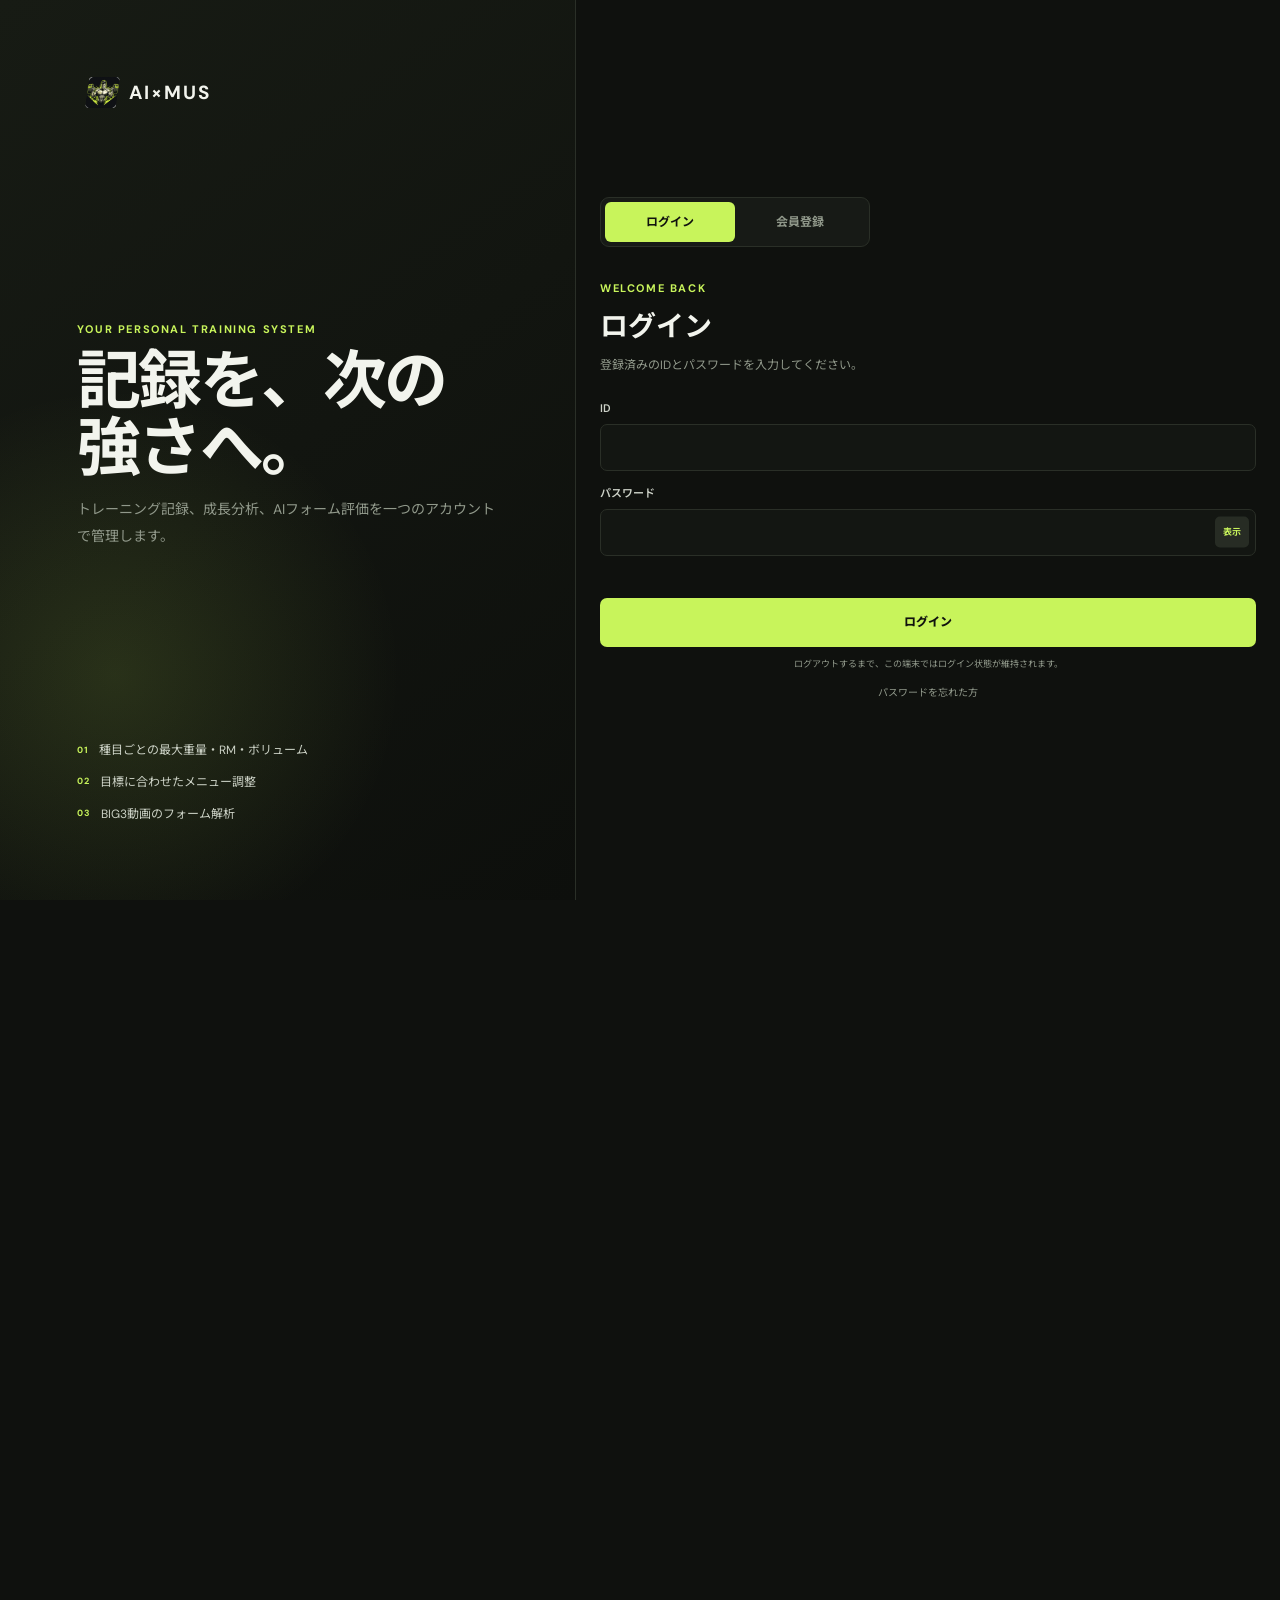
==== commit a88719b1: "Improve mobile navigation and app branding" ====
--- a/index.html
+++ b/index.html
@@ -8,12 +8,14 @@
   <link rel="preconnect" href="https://fonts.googleapis.com">
   <link rel="preconnect" href="https://fonts.gstatic.com" crossorigin>
   <link href="https://fonts.googleapis.com/css2?family=DM+Sans:wght@400;500;600;700&family=Noto+Sans+JP:wght@400;500;600;700&display=swap" rel="stylesheet">
-  <link rel="stylesheet" href="styles.css?v=20260615-7">
+  <link rel="icon" type="image/png" href="app-icon.png?v=20260619-1">
+  <link rel="apple-touch-icon" href="app-icon.png?v=20260619-1">
+  <link rel="stylesheet" href="styles.css?v=20260619-1">
 </head>
 <body class="auth-loading">
   <section class="auth-gate" id="authGate" aria-live="polite">
     <div class="auth-brand-panel">
-      <a class="brand auth-brand" href="#" aria-label="AI×MUS"><span class="brand-mark">A</span><span>AI×MUS</span></a>
+      <a class="brand auth-brand" href="#" aria-label="AI×MUS"><span class="brand-mark"><img src="app-icon.png?v=20260619-1" alt=""></span><span>AI×MUS</span></a>
       <div>
         <p class="eyebrow">YOUR PERSONAL TRAINING SYSTEM</p>
         <h1>記録を、次の強さへ。</h1>
@@ -40,10 +42,9 @@
           <button class="auth-submit" type="submit">ログイン</button>
           <small class="auth-session-note">ログアウトするまで、この端末ではログイン状態が維持されます。</small>
           <button class="forgot-password-button" type="button" id="openForgotPassword">パスワードを忘れた方</button>
-          <a class="creator-entry-link" href="creator.html">製作者向けページを開く →</a>
         </form>
 
-        <form class="auth-form" id="registerForm">
+        <form class="auth-form" id="registerForm" novalidate>
           <div class="registration-progress"><i class="active"></i><i></i><i></i><i></i></div>
           <section class="registration-step active" data-registration-step="1">
             <div class="auth-heading"><p class="eyebrow">STEP 1 / 4</p><h2>ID・パスワード設定</h2><p>ログインIDは自分で決められます。別途、変更できない会員番号も自動発行されます。</p></div>
@@ -84,9 +85,10 @@
               </div>
             </fieldset>
             <label class="auth-consent"><input name="notifications" type="checkbox" checked><span><strong>通知を許可する</strong><small>解析完了、メニュー変更、フォーム注意を通知します。</small></span></label>
-            <button class="auth-submit" type="submit">設定を保存してホームへ</button>
+            <button class="auth-submit" id="completeRegistration" type="button">設定を保存してホームへ</button>
           </section>
           <p class="auth-error" id="registerError"></p>
+          <button class="auth-back-button" type="button" id="backToLogin">← ログイン画面に戻る</button>
         </form>
 
         <form class="auth-form" id="forgotPasswordForm">
@@ -111,7 +113,7 @@
   <div class="app-shell">
     <aside class="sidebar">
       <a class="brand" href="#" aria-label="AI×MUS ホーム">
-        <span class="brand-mark">A</span>
+        <span class="brand-mark"><img src="app-icon.png?v=20260619-1" alt=""></span>
         <span>AI×MUS</span>
       </a>
 
@@ -747,6 +749,7 @@
         <div class="settings-layout">
           <aside class="settings-nav">
             <button class="active" data-settings-target="profile">プロフィール</button>
+            <button data-settings-target="password">パスワード変更</button>
             <button data-settings-target="exercises">トレーニング種目</button>
             <button data-settings-target="analysis">AI解析</button>
             <button data-settings-target="menuApply">メニュー反映</button>
@@ -767,21 +770,27 @@
                 <label class="settings-field">デッドリフト<input id="settingsDeadliftMax" type="number" min="1" step="0.5"><span>kg</span></label>
               </div>
               <button class="settings-save-button" id="saveProfileSettings" type="button">プロフィールを保存</button>
-              <div class="settings-heading account-settings-heading"><div><p class="eyebrow">ACCOUNT SECURITY</p><h2>ID・パスワード</h2><p>パスワードの現在値は安全上表示できません。現在のパスワードで本人確認して変更します。</p></div></div>
+              <div class="settings-heading account-settings-heading"><div><p class="eyebrow">ACCOUNT</p><h2>ログインID</h2><p>現在のパスワードで本人確認してIDを変更します。</p></div></div>
               <div class="account-settings-grid">
                 <section>
                   <label class="settings-field">現在のID<input id="settingsLoginId" type="text" maxlength="64"></label>
                   <label class="settings-field">確認用パスワード<span class="password-field"><input id="loginIdCurrentPassword" type="password" autocomplete="current-password"><button type="button" data-toggle-password>表示</button></span></label>
                   <button class="settings-save-button secondary" id="saveLoginId" type="button">IDを変更</button>
                 </section>
-                <section>
-                  <label class="settings-field">現在のパスワード<span class="password-field"><input id="currentPassword" type="password" autocomplete="current-password"><button type="button" data-toggle-password>表示</button></span></label>
-                  <label class="settings-field">新しいパスワード<span class="password-field"><input id="newPassword" type="password" minlength="8" autocomplete="new-password"><button type="button" data-toggle-password>表示</button></span></label>
-                  <label class="settings-field">新しいパスワード確認<span class="password-field"><input id="newPasswordConfirm" type="password" minlength="8" autocomplete="new-password"><button type="button" data-toggle-password>表示</button></span></label>
-                  <button class="settings-save-button secondary" id="savePassword" type="button">パスワードを変更</button>
-                </section>
               </div>
               <button class="settings-logout-button" id="logoutButton" type="button">ログアウト</button>
+            </article>
+
+            <article class="panel settings-section" data-settings-section="password">
+              <div class="settings-heading">
+                <div><p class="eyebrow">ACCOUNT SECURITY</p><h2>パスワード変更</h2><p>現在のパスワードで本人確認します。変更後は、新しいパスワードで再ログインしてください。</p></div>
+              </div>
+              <div class="password-settings-form">
+                <label class="settings-field">現在のパスワード<span class="password-field"><input id="currentPassword" type="password" autocomplete="current-password"><button type="button" data-toggle-password>表示</button></span></label>
+                <label class="settings-field">新しいパスワード<span class="password-field"><input id="newPassword" type="password" minlength="8" autocomplete="new-password"><button type="button" data-toggle-password>表示</button></span></label>
+                <label class="settings-field">新しいパスワード確認<span class="password-field"><input id="newPasswordConfirm" type="password" minlength="8" autocomplete="new-password"><button type="button" data-toggle-password>表示</button></span></label>
+                <button class="settings-save-button secondary" id="savePassword" type="button">パスワードを変更</button>
+              </div>
             </article>
 
             <article class="panel settings-section" data-settings-section="exercises">
@@ -968,7 +977,20 @@
     </form>
   </dialog>
 
+  <dialog id="recordCompleteDialog" class="record-complete-dialog">
+    <div class="record-complete-content">
+      <span class="record-complete-icon">✓</span>
+      <p class="eyebrow">TRAINING SAVED</p>
+      <h2>記録しました</h2>
+      <p>今日のトレーニング内容を保存しました。</p>
+      <div class="record-complete-actions">
+        <button class="start-button" id="returnHomeAfterRecord" type="button">ホームに戻る</button>
+        <button class="secondary-dialog-button" id="closeRecordComplete" type="button">このまま閉じる</button>
+      </div>
+    </div>
+  </dialog>
+
   <div class="toast" id="toast" role="status"></div>
-  <script src="app.js?v=20260615-7"></script>
+  <script src="app.js?v=20260619-1"></script>
 </body>
 </html>
--- a/styles.css
+++ b/styles.css
@@ -74,7 +74,7 @@
 .password-field input { padding-right: 57px !important; }
 .password-field button { position: absolute; top: 50%; right: 7px; height: 31px; padding: 0 8px; transform: translateY(-50%); border: 0; border-radius: 5px; background: #272c24; color: var(--lime); font-size: 9px; font-weight: 700; }
 .auth-field-grid { display: grid; grid-template-columns: 1fr 1fr; gap: 0 12px; }
-.auth-field-grid label > span { position: absolute; right: 13px; bottom: 15px; color: var(--muted); font-size: 9px; }
+.auth-field-grid > label > span:not(.password-field) { position: absolute; right: 13px; bottom: 15px; color: var(--muted); font-size: 9px; }
 .registration-big3 { margin: 7px 0 16px; padding: 17px; border: 1px solid var(--line); border-radius: 9px; }
 .registration-big3 legend { padding: 0 7px; font-size: 13px; font-weight: 700; }
 .registration-big3 > p { margin: 0 0 13px; color: var(--muted); font-size: 10px; line-height: 1.6; }
@@ -91,7 +91,6 @@
 .auth-submit { width: 100%; height: 49px; border: 0; border-radius: 7px; background: var(--lime); color: #10120e; font-size: 12px; font-weight: 800; }
 .auth-submit:disabled { opacity: .55; cursor: wait; }
 .auth-session-note { margin-top: 11px; display: block; color: var(--muted); font-size: 9px; text-align: center; }
-.creator-entry-link { margin-top: 16px; display: block; color: var(--lime); font-size: 10px; font-weight: 700; text-align: center; text-decoration: none; }
 .forgot-password-button, .auth-back-button { width: 100%; margin-top: 12px; border: 0; background: transparent; color: var(--muted); font-size: 10px; text-align: center; }
 .forgot-password-button:hover, .auth-back-button:hover { color: var(--lime); }
 .registration-progress { margin-bottom: 25px; display: grid; grid-template-columns: repeat(4, 1fr); gap: 6px; }
@@ -112,9 +111,11 @@
 .auth-form textarea { min-height: 88px; padding: 12px 13px; resize: vertical; border: 1px solid var(--line); border-radius: 7px; outline: 0; background: #131612; color: var(--text); }
 .settings-logout-button { height: 40px; margin-left: 8px; padding: 0 17px; border: 1px solid #69403d; border-radius: 7px; background: transparent; color: #ff8e86; font-size: 11px; font-weight: 700; }
 .account-settings-heading { margin-top: 28px; }
-.account-settings-grid { display: grid; grid-template-columns: 1fr 1fr; gap: 12px; margin: 18px 0; }
+.account-settings-grid { max-width: 560px; display: grid; grid-template-columns: 1fr; gap: 12px; margin: 18px 0; }
 .account-settings-grid > section { padding: 16px; border: 1px solid var(--line); border-radius: 9px; background: #131512; }
 .account-settings-grid .settings-field { margin: 0 0 13px; }
+.password-settings-form { max-width: 560px; display: grid; gap: 15px; }
+.password-settings-form .settings-save-button { justify-self: start; }
 .settings-save-button.secondary { border: 1px solid #4d593d; background: #252b21; color: var(--lime); }
 .new-user-start { display: none; order: 2; margin-bottom: 14px; padding: 28px; align-items: center; justify-content: space-between; gap: 25px; border: 1px solid #4b5939; border-radius: 12px; background: linear-gradient(135deg, rgba(200,244,91,.09), rgba(23,26,22,.92)); }
 .clean-start-home .new-user-start { display: flex; }
@@ -161,6 +162,8 @@
 
 button, input, textarea { font: inherit; }
 button { color: inherit; cursor: pointer; }
+.brand-mark { overflow: hidden; }
+.brand-mark img { width: 100%; height: 100%; display: block; object-fit: cover; }
 
 .app-shell { min-height: 100vh; display: flex; }
 
@@ -1239,6 +1242,15 @@
 .empty-records { padding: 19px; border: 1px dashed #343a30; border-radius: 8px; color: var(--muted); text-align: center; font-size: 9px; }
 .full-label { margin-top: 5px; }
 .save-log { justify-content: center; font-weight: 700; }
+.record-complete-dialog { width: min(430px, calc(100% - 32px)); padding: 0; border: 1px solid #4d593d; border-radius: 14px; background: #151814; color: var(--text); }
+.record-complete-dialog::backdrop { background: rgba(0,0,0,.72); backdrop-filter: blur(4px); }
+.record-complete-content { padding: 34px; text-align: center; }
+.record-complete-icon { width: 58px; height: 58px; margin: 0 auto 18px; display: grid; place-items: center; border-radius: 50%; background: var(--lime); color: #11130f; font-size: 26px; font-weight: 900; }
+.record-complete-content h2 { margin: 6px 0 8px; font-size: 25px; }
+.record-complete-content > p:not(.eyebrow) { margin: 0; color: var(--muted); font-size: 11px; }
+.record-complete-actions { margin-top: 24px; display: grid; gap: 9px; }
+.record-complete-actions .start-button { width: 100%; }
+.secondary-dialog-button { min-height: 40px; border: 1px solid var(--line); border-radius: 7px; background: transparent; color: var(--muted); font-size: 10px; }
 
 .toast {
   position: fixed;
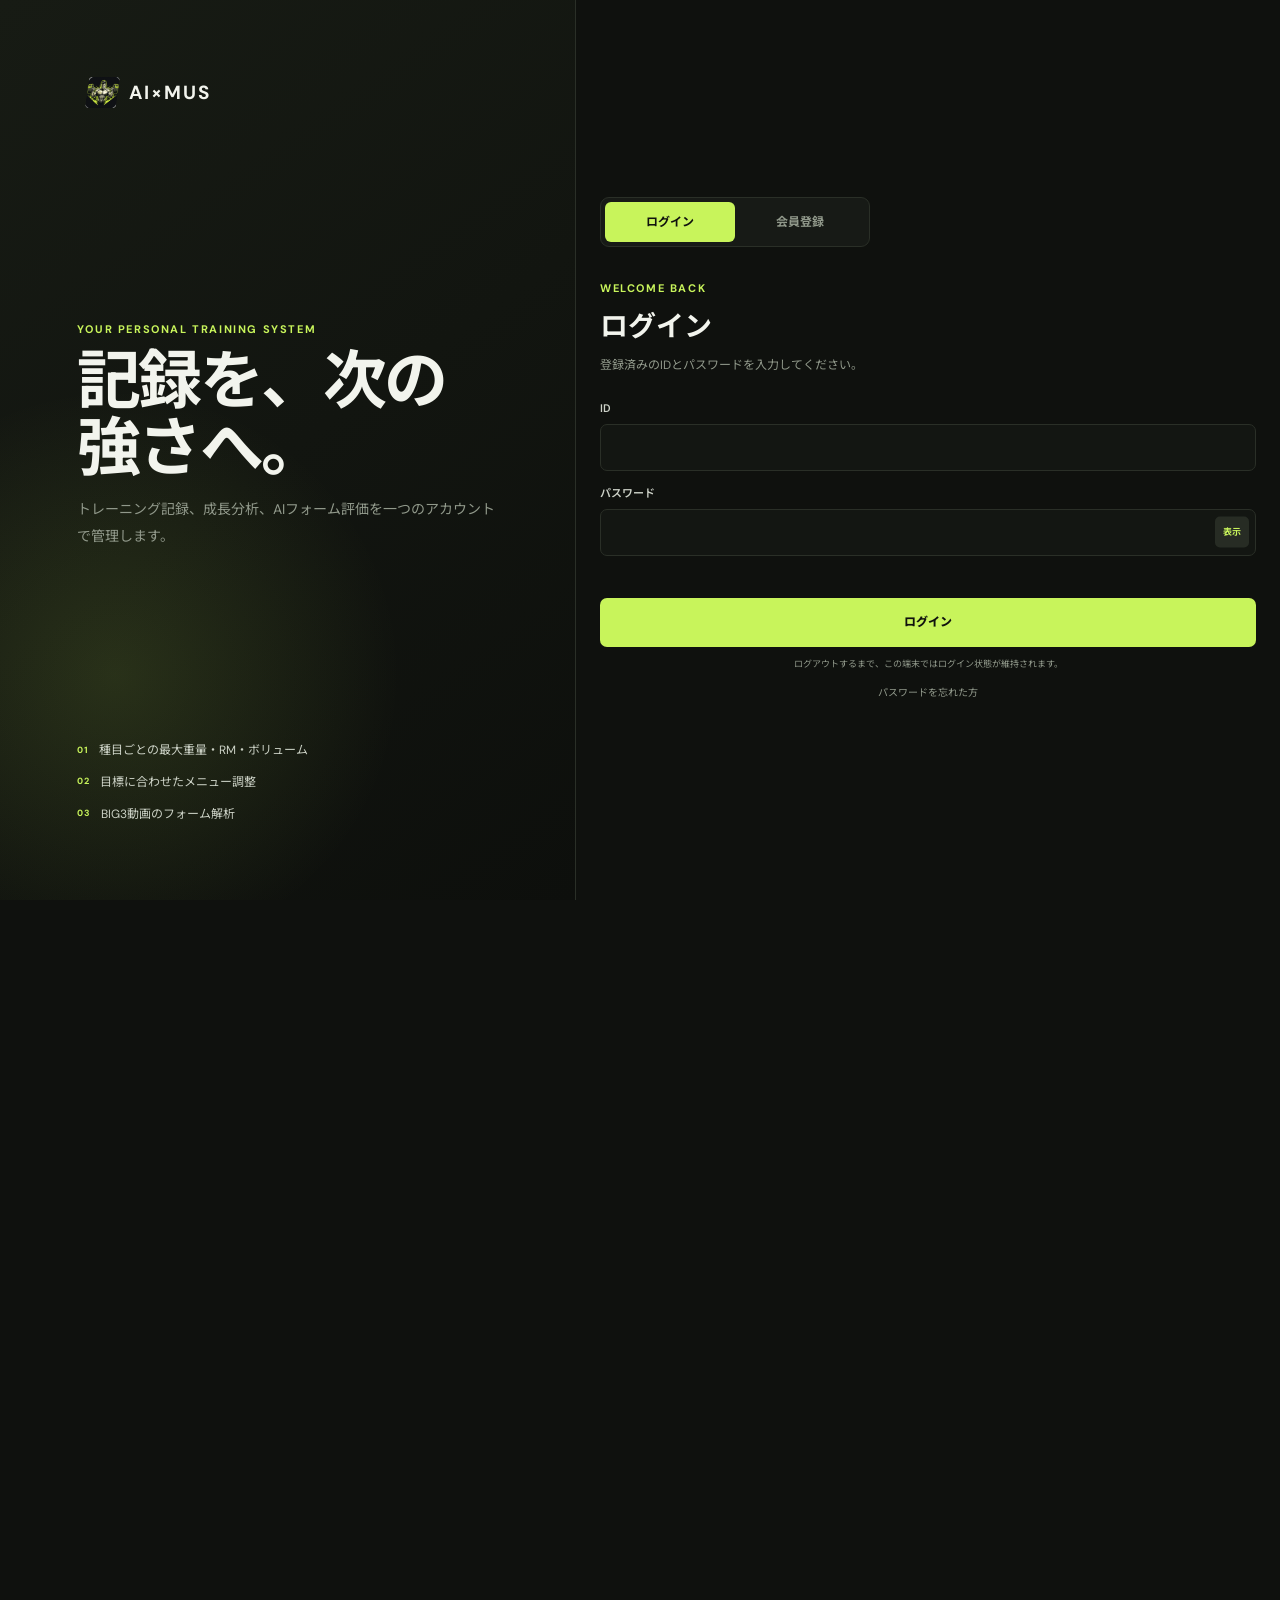
==== commit 422728fc: "Use real workout history and improve AI plans" ====
--- a/index.html
+++ b/index.html
@@ -10,7 +10,7 @@
   <link href="https://fonts.googleapis.com/css2?family=DM+Sans:wght@400;500;600;700&family=Noto+Sans+JP:wght@400;500;600;700&display=swap" rel="stylesheet">
   <link rel="icon" type="image/png" href="app-icon.png?v=20260619-1">
   <link rel="apple-touch-icon" href="app-icon.png?v=20260619-1">
-  <link rel="stylesheet" href="styles.css?v=20260619-1">
+  <link rel="stylesheet" href="styles.css?v=20260620-1">
 </head>
 <body class="auth-loading">
   <section class="auth-gate" id="authGate" aria-live="polite">
@@ -201,17 +201,17 @@
             <div class="mini-calendar-week"><span>月</span><span>火</span><span>水</span><span>木</span><span>金</span><span>土</span><span>日</span></div>
             <div class="mini-month-grid">
               <i></i><i></i><i></i><i></i><i></i><i></i><b>1</b>
-              <b class="trained">2</b><b>3</b><b class="trained">4</b><b>5</b><b class="trained">6</b><b>7</b><b>8</b>
-              <b class="trained">9</b><b class="trained">10</b><b>11</b><b class="planned">12</b><b>13</b><b class="today">14</b><b>15</b>
-              <b class="planned">16</b><b>17</b><b class="planned">18</b><b>19</b><b>20</b><b class="planned">21</b><b>22</b>
-              <b>23</b><b class="planned">24</b><b>25</b><b>26</b><b class="planned">27</b><b>28</b><b>29</b>
+              <b>2</b><b>3</b><b>4</b><b>5</b><b>6</b><b>7</b><b>8</b>
+              <b>9</b><b>10</b><b>11</b><b>12</b><b>13</b><b>14</b><b>15</b>
+              <b>16</b><b>17</b><b>18</b><b>19</b><b class="today">20</b><b>21</b><b>22</b>
+              <b>23</b><b>24</b><b>25</b><b>26</b><b>27</b><b>28</b><b>29</b>
               <b>30</b>
             </div>
-            <div class="month-total"><div><strong>9</strong><span>今月の実施日</span></div><div><strong>10.4h</strong><span>合計時間</span></div><div><strong>52.4t</strong><span>総負荷量</span></div></div>
+            <div class="month-total"><div><strong id="homeMonthFrequency">0</strong><span>今月の実施日</span></div><div><strong id="homeMonthHours">0h</strong><span>合計時間</span></div><div><strong id="homeMonthVolume">0t</strong><span>総負荷量</span></div></div>
           </article>
           <article class="home-volume-card">
-            <div><small>WEEKLY LOAD / 5 WEEKS</small><strong>18,420 <span>kg</span></strong><p>先週比 <b>+2.8%</b></p></div>
-            <div class="home-load-bars"><i style="height:54%"></i><i style="height:65%"></i><i style="height:61%"></i><i style="height:78%"></i><i class="active" style="height:88%"></i></div>
+            <div><small>WEEKLY LOAD / 5 WEEKS</small><strong id="homeWeeklyVolume">0 <span>kg</span></strong><p id="homeWeeklyVolumeNote">記録後に自動集計</p></div>
+            <div class="home-load-bars"><i style="height:0"></i><i style="height:0"></i><i style="height:0"></i><i style="height:0"></i><i class="active" id="homeCurrentLoadBar" style="height:0"></i></div>
             <div class="home-load-labels"><span>5週前</span><span>4週前</span><span>3週前</span><span>先週</span><span>今週</span></div>
           </article>
         </section>
@@ -330,16 +330,10 @@
             <div><p class="eyebrow">LATEST RECORD</p><h3>前回のトレーニング記録</h3></div>
             <button class="text-link" data-open-page="calendar">履歴を見る →</button>
           </div>
-          <div class="recent-record-summary">
-            <div class="recent-date"><strong>10</strong><span>JUN</span></div>
-            <div class="recent-session"><strong>Lower A・脚 / 尻</strong><span>68分・5種目・総ボリューム 6,840kg</span></div>
-            <div class="recent-score"><small>平均RPE</small><strong>7.8</strong></div>
-          </div>
-          <div class="recent-exercises">
-            <div><strong>スクワット</strong><span>110kg × 5回 × 4セット</span><b>推定1RM 128.3kg</b></div>
-            <div><strong>ルーマニアンデッドリフト</strong><span>80kg × 8回 × 3セット</span><b>RPE 8</b></div>
-            <div><strong>ブルガリアンスクワット</strong><span>24kg × 10回 × 3セット</span><b>RPE 8.5</b></div>
-          </div>
+          <div class="recent-record-summary empty" id="latestRecordSummary">
+            <div class="recent-empty-state"><strong>記録がありません</strong><span>最初のトレーニングを記録すると、ここに表示されます。</span></div>
+          </div>
+          <div class="recent-exercises" id="latestRecordExercises"></div>
         </section>
 
         <section class="home-tools-grid">
@@ -664,28 +658,24 @@
           <div class="month-switcher"><button type="button">←</button><strong>2026年 6月</strong><button type="button">→</button></div>
         </section>
         <section class="calendar-summary">
-          <article><small>今月の頻度</small><strong>9<span>回</span></strong><p>目標 16回</p></article>
-          <article><small>総トレーニング時間</small><strong>10.4<span>時間</span></strong><p>平均 69分 / 回</p></article>
-          <article><small>総ボリューム</small><strong>52,480<span>kg</span></strong><p class="lime-text">先月比 +7.2%</p></article>
+          <article><small>今月の頻度</small><strong id="calendarFrequency">0<span>回</span></strong><p id="calendarFrequencyNote">まだ記録がありません</p></article>
+          <article><small>総トレーニング時間</small><strong id="calendarHours">0<span>時間</span></strong><p id="calendarHoursNote">平均 0分 / 回</p></article>
+          <article><small>総ボリューム</small><strong id="calendarVolume">0<span>kg</span></strong><p id="calendarVolumeNote">記録後に自動集計</p></article>
         </section>
         <section class="calendar-layout">
           <article class="panel calendar-card">
             <div class="calendar-weekdays"><span>月</span><span>火</span><span>水</span><span>木</span><span>金</span><span>土</span><span>日</span></div>
             <div class="calendar-grid" id="trainingCalendar">
               <button class="outside"><b>25</b></button><button class="outside"><b>26</b></button><button class="outside"><b>27</b></button><button class="outside"><b>28</b></button><button class="outside"><b>29</b></button><button class="outside"><b>30</b></button><button><b>1</b></button>
-              <button class="trained" data-calendar-day="2"><b>2</b><span>Upper A</span></button><button><b>3</b></button><button class="trained" data-calendar-day="4"><b>4</b><span>Lower A</span></button><button><b>5</b></button><button class="trained" data-calendar-day="6"><b>6</b><span>Upper B</span></button><button><b>7</b></button><button><b>8</b></button>
-              <button class="trained selected" data-calendar-day="9"><b>9</b><span>Lower B</span></button><button class="trained" data-calendar-day="10"><b>10</b><span>Lower A</span></button><button><b>11</b></button><button class="planned"><b>12</b><span>Upper A</span></button><button><b>13</b></button><button class="planned"><b>14</b><span>Upper B</span></button><button><b>15</b></button>
-              <button class="planned"><b>16</b><span>Lower B</span></button><button><b>17</b></button><button class="planned"><b>18</b><span>Upper A</span></button><button><b>19</b></button><button><b>20</b></button><button class="planned"><b>21</b><span>Lower A</span></button><button><b>22</b></button>
-              <button><b>23</b></button><button class="planned"><b>24</b><span>Upper B</span></button><button><b>25</b></button><button><b>26</b></button><button class="planned"><b>27</b><span>Lower B</span></button><button><b>28</b></button><button><b>29</b></button>
+              <button><b>2</b></button><button><b>3</b></button><button><b>4</b></button><button><b>5</b></button><button><b>6</b></button><button><b>7</b></button><button><b>8</b></button>
+              <button><b>9</b></button><button><b>10</b></button><button><b>11</b></button><button><b>12</b></button><button><b>13</b></button><button><b>14</b></button><button><b>15</b></button>
+              <button><b>16</b></button><button><b>17</b></button><button><b>18</b></button><button><b>19</b></button><button><b>20</b></button><button><b>21</b></button><button><b>22</b></button>
+              <button><b>23</b></button><button><b>24</b></button><button><b>25</b></button><button><b>26</b></button><button><b>27</b></button><button><b>28</b></button><button><b>29</b></button>
               <button><b>30</b></button><button class="outside"><b>1</b></button><button class="outside"><b>2</b></button><button class="outside"><b>3</b></button><button class="outside"><b>4</b></button><button class="outside"><b>5</b></button><button class="outside"><b>6</b></button>
             </div>
           </article>
           <aside class="panel calendar-detail" id="calendarDetail">
-            <p class="eyebrow">JUNE 9</p><h2>Lower B</h2><p class="detail-meta">脚 / 尻・72分・平均RPE 8.1</p>
-            <div class="history-exercise"><strong>スクワット</strong><span>107.5kg × 5 × 4</span><b>RPE 8</b></div>
-            <div class="history-exercise"><strong>ヒップスラスト</strong><span>100kg × 8 × 3</span><b>RPE 8.5</b></div>
-            <div class="history-exercise"><strong>レッグカール</strong><span>35kg × 12 × 3</span><b>RPE 8</b></div>
-            <div class="history-note"><small>メモ</small><p>腰の張りはなし。スクワットの深さも安定。</p></div>
+            <div class="empty-history-detail"><strong>まだトレーニング記録はありません</strong><p>「記録する」から最初のトレーニングを保存しましょう。</p></div>
           </aside>
         </section>
       </div>
@@ -750,6 +740,7 @@
           <aside class="settings-nav">
             <button class="active" data-settings-target="profile">プロフィール</button>
             <button data-settings-target="password">パスワード変更</button>
+            <button data-settings-target="glossary">用語集</button>
             <button data-settings-target="exercises">トレーニング種目</button>
             <button data-settings-target="analysis">AI解析</button>
             <button data-settings-target="menuApply">メニュー反映</button>
@@ -790,6 +781,22 @@
                 <label class="settings-field">新しいパスワード<span class="password-field"><input id="newPassword" type="password" minlength="8" autocomplete="new-password"><button type="button" data-toggle-password>表示</button></span></label>
                 <label class="settings-field">新しいパスワード確認<span class="password-field"><input id="newPasswordConfirm" type="password" minlength="8" autocomplete="new-password"><button type="button" data-toggle-password>表示</button></span></label>
                 <button class="settings-save-button secondary" id="savePassword" type="button">パスワードを変更</button>
+              </div>
+            </article>
+
+            <article class="panel settings-section" data-settings-section="glossary">
+              <div class="settings-heading">
+                <div><p class="eyebrow">TRAINING GLOSSARY</p><h2>トレーニング用語集</h2><p>メニューや記録画面で使う主な用語です。</p></div>
+              </div>
+              <div class="glossary-list">
+                <article><strong>RPE</strong><p>自覚的運動強度。RPE 10は限界、9はあと1回、8はあと2回、7はあと3回ほどできる感覚です。</p></article>
+                <article><strong>1RM / MAX</strong><p>正しいフォームで1回だけ挙げられる最大重量です。BIG3の推奨重量を計算する基準になります。</p></article>
+                <article><strong>推定1RM</strong><p>使用重量と反復回数から計算した1RMの目安です。実測MAXとは差が出る場合があります。</p></article>
+                <article><strong>ボリューム</strong><p>重量 × 回数 × セット数の合計です。トレーニング量を比較する目安になります。</p></article>
+                <article><strong>レスト</strong><p>セット間の休憩時間です。高重量種目ほど長め、軽い補助種目ほど短めが基本です。</p></article>
+                <article><strong>限界回数</strong><p>フォームを保って実施できる最大回数です。「10回が限界の重さで8回」は、あと2回の余力を残す＝RPE 8の目安です。</p></article>
+                <article><strong>ウォームアップ</strong><p>体温と可動性を高め、メイン種目へ安全に移るための準備運動です。</p></article>
+                <article><strong>クールダウン</strong><p>低強度運動やストレッチで心拍を落ち着かせ、使用部位を整える時間です。</p></article>
               </div>
             </article>
 
@@ -991,6 +998,6 @@
   </dialog>
 
   <div class="toast" id="toast" role="status"></div>
-  <script src="app.js?v=20260619-1"></script>
+  <script src="app.js?v=20260620-1"></script>
 </body>
 </html>
--- a/styles.css
+++ b/styles.css
@@ -481,6 +481,10 @@
 .recent-workout-panel { margin-top: 14px; padding: 22px; }
 .text-link { border: 0; background: transparent; color: var(--lime) !important; font-size: 8px; }
 .recent-record-summary { margin-top: 17px; padding: 14px 0; display: grid; grid-template-columns: 50px 1fr auto; align-items: center; gap: 14px; border-top: 1px solid var(--line); border-bottom: 1px solid var(--line); }
+.recent-record-summary.empty { grid-template-columns: 1fr; }
+.recent-empty-state { min-height: 78px; display: grid; place-content: center; gap: 6px; text-align: center; }
+.recent-empty-state strong { font-size: 14px; }
+.recent-empty-state span { color: var(--muted); font-size: 9px; }
 .recent-date { width: 45px; height: 45px; display: grid; place-content: center; border-radius: 8px; background: #252a22; text-align: center; }
 .recent-date strong { font-size: 16px; line-height: 1; }
 .recent-date span { margin-top: 3px; color: var(--muted); font-size: 7px; }
@@ -736,13 +740,17 @@
 .phase-title span { width: 20px; height: 20px; display: grid; place-items: center; border-radius: 5px; background: rgba(200,244,91,.1); color: var(--lime); font-size: 8px; }
 .phase-title strong { font-size: 9px; }
 .phase-title small { margin-left: auto; color: var(--muted); font-size: 7px; }
-.generated-exercise { min-height: 42px; display: grid; grid-template-columns: 1.7fr repeat(4, .65fr); align-items: center; gap: 8px; padding: 8px 10px; border-bottom: 1px solid #292d26; background: #11130f; }
+.generated-exercise { min-height: 42px; display: grid; grid-template-columns: 1.7fr repeat(4, .65fr); align-items: center; gap: 8px; padding: 10px; border-bottom: 1px solid #292d26; background: #11130f; }
 .generated-exercise:first-of-type { border-radius: 7px 7px 0 0; }
 .generated-exercise:last-child { border-bottom: 0; border-radius: 0 0 7px 7px; }
-.generated-exercise > strong { font-size: 9px; }
+.generated-exercise-heading { display: grid; gap: 5px; }
+.generated-exercise-heading strong { font-size: 9px; }
+.generated-exercise-heading a { width: fit-content; color: var(--lime); font-size: 7px; text-decoration: none; }
+.generated-exercise-heading a:hover { text-decoration: underline; }
 .generated-exercise div { display: grid; gap: 2px; }
 .generated-exercise small { color: var(--muted); font-size: 6px; }
 .generated-exercise b { font-size: 9px; font-weight: 600; }
+.generated-exercise .weight-basis { grid-column: 1 / -1; margin: 0; padding-top: 6px; border-top: 1px dashed #30352d; color: #aeb6a7; font-size: 8px; line-height: 1.5; }
 
 .weight-growth-panel { margin-bottom: 14px; padding: 22px; }
 .weight-summary { display: flex; align-items: baseline; gap: 8px; }
@@ -1019,6 +1027,10 @@
 .settings-heading p:last-child { margin: 6px 0 0; color: var(--muted); font-size: 11px; line-height: 1.7; }
 .settings-field { margin: 18px 0; display: grid; gap: 8px; color: #cdd2c8; font-size: 12px; }
 .settings-field input { height: 42px; padding: 0 12px; border: 1px solid var(--line); border-radius: 7px; outline: 0; background: #11130f; color: var(--text); }
+.glossary-list { display: grid; grid-template-columns: 1fr 1fr; gap: 10px; margin-top: 18px; }
+.glossary-list article { padding: 16px; border: 1px solid var(--line); border-radius: 8px; background: #11130f; }
+.glossary-list strong { color: var(--lime); font-size: 13px; }
+.glossary-list p { margin: 7px 0 0; color: var(--muted); font-size: 10px; line-height: 1.7; }
 .profile-settings-grid { display: grid; grid-template-columns: 1fr 1fr; gap: 12px; }
 .big3-settings-heading { margin-top: 24px; }
 .big3-settings-grid { display: grid; grid-template-columns: repeat(3, 1fr); gap: 10px; }
@@ -1354,7 +1366,7 @@
 .wizard-back, .wizard-next, .generate-plan-button { font-size: 12px; }
 .generated-day-header small, .generated-day-header > span,
 .phase-title small { font-size: 10px; }
-.phase-title strong, .generated-exercise > strong,
+.phase-title strong, .generated-exercise-heading strong,
 .generated-exercise b { font-size: 12px; }
 .generated-exercise small { font-size: 9px; }
 
@@ -1452,7 +1464,8 @@
   .profile-reference { grid-template-columns: repeat(2, 1fr); }
   .profile-reference > span { grid-column: 1 / -1; }
   .generated-exercise { grid-template-columns: 1.4fr repeat(2, .7fr); }
-  .generated-exercise div:nth-of-type(3), .generated-exercise div:nth-of-type(4) { display: none; }
+  .generated-exercise > div:nth-of-type(4), .generated-exercise > div:nth-of-type(5) { display: none; }
+  .glossary-list { grid-template-columns: 1fr; }
   .calendar-summary, .recent-exercises, .coach-tips { grid-template-columns: 1fr; }
   .recovery-summary-grid, .recovery-page-grid { grid-template-columns: 1fr; }
   .calendar-grid button { min-height: 62px; padding: 5px; }
